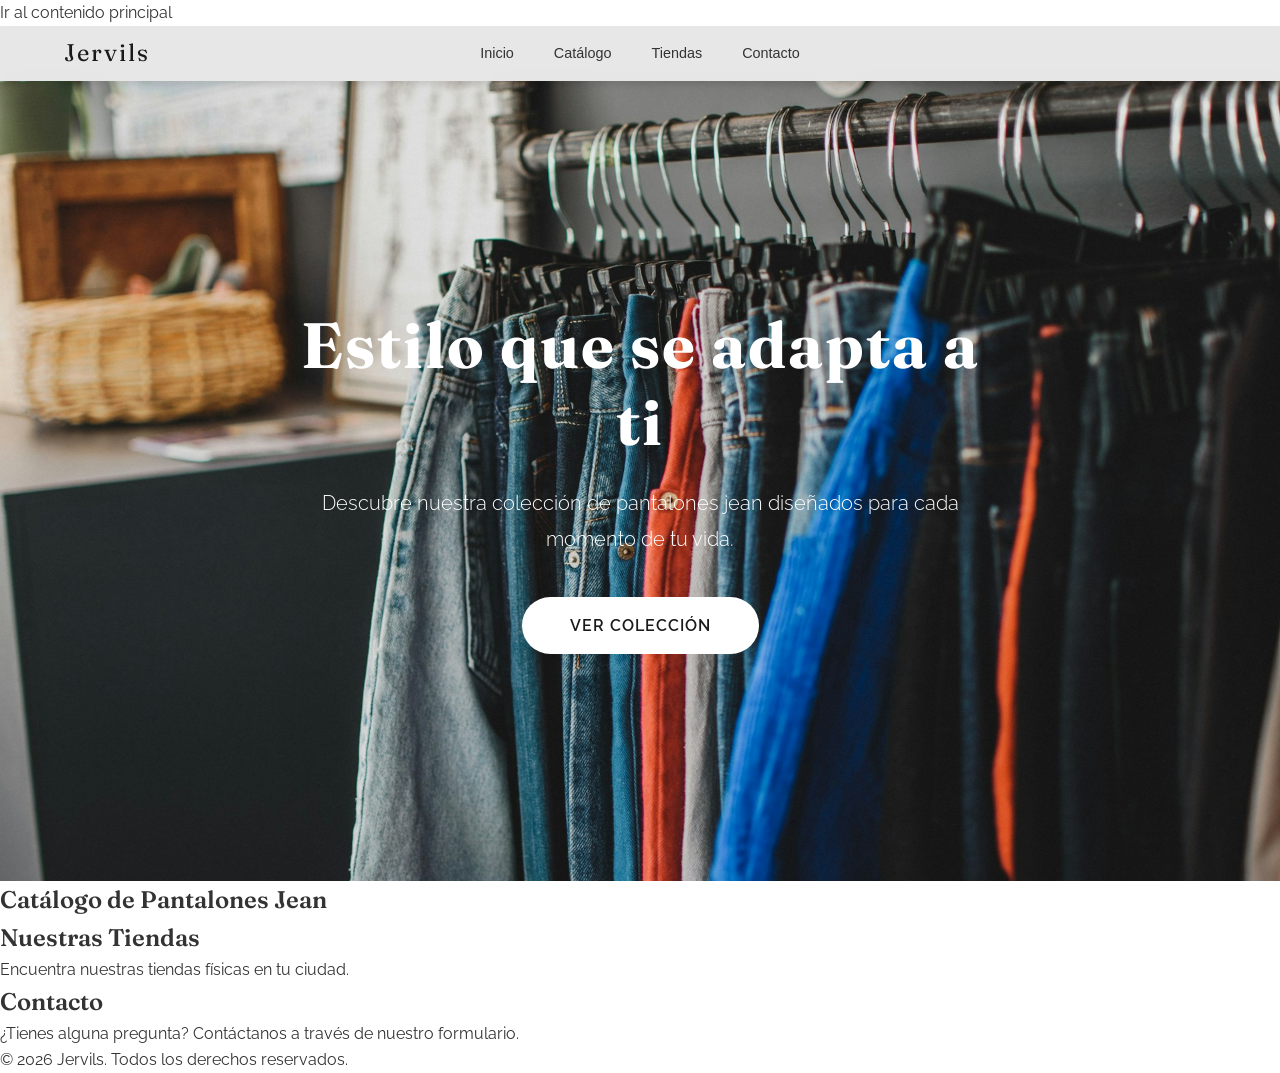
==== index.html @ 308d5c3b "feat: Creación y diseño del Hero Section principal" ====
<!DOCTYPE html>
<html lang="es">
<head>
    <meta charset="UTF-8">
    <meta name="viewport" content="width=device-width, initial-scale=1.0">
    <meta name="description" content="Jervils - Pantalones Jean de alta calidad">
    <title>Jervils - Pantalones Jean</title>

    <!-- Fuentes de Google Fonts -->    
    <link rel="preconnect" href="https://fonts.googleapis.com">
    <link rel="preconnect" href="https://fonts.gstatic.com" crossorigin>
   <link href="https://fonts.googleapis.com/css2?family=Fraunces:ital,opsz,wght@0,9..144,100..900;1,9..144,100..900&family=Raleway:ital,wght@0,100..900;1,100..900&display=swap" rel="stylesheet">

    <link rel="stylesheet" href="styles.css">
</head>
<body>
    <a href="#main" class="skip-link">Ir al contenido principal</a>
    
    <!-- Encabezado con navegación -->

    <header class="header" id="header">
        <nav class="nav container" aria-label="Navegación principal">
            <div class="nav__logo">
                <a href="#home">Jervils</a>
            </div>
            <div class="nav__menu" id="nav-menu"> 
                <ul class="nav__list">
                    <li class="nav__item">
                        <a href="#home" class="nav__link">Inicio</a>
                    </li>
                    <li class="nav__item">
                        <a href="catalogo.html" class="nav__link">Catálogo</a>
                    </li>
                    <li class="nav__item">
                        <a href="tiendas.html" class="nav__link">Tiendas</a>
                    </li>
                    <li class="nav__item">
                        <a href="contacto.html" class="nav__link">Contacto</a>
                    </li>
                </ul>
            </div>
        </nav>
    </header>

    <!-- Contenido principal -->

    <main id="main">

        <!-- Hero Section Principal -->
        <section class="hero" id="home"> <!-- class="hero" sirve para dar estilos a la sección principal y id="home" sirve para dar un identificador a la sección principal -->
            <img 
                src="images/hero-background.jpg" 
                alt="Jeans Jervils - Colección de alta calidad"
                class="hero__image"
                loading="eager"
            >
            <div class="hero__container container">
                <div class="hero__content">
                    <h1 class="hero__title">Estilo que se adapta a ti</h1>
                    <p class="hero__description">Descubre nuestra colección de pantalones jean diseñados para cada momento de tu vida.</p>
                    <a href="catalogo.html" class="hero__button">Ver colección</a>
                </div>
            </div>
        </section>


        <section id="catalogo" class="catalogo">
            <h2>Catálogo de Pantalones Jean</h2>
            <div class="product-list">
                <!-- Aquí se agregarán los productos dinámicamente -->
            </div>
        </section>

        <section id="tiendas" class="tiendas">
            <h2>Nuestras Tiendas</h2>
            <p>Encuentra nuestras tiendas físicas en tu ciudad.</p>
        </section>

        <section id="contacto" class="contacto">
            <h2>Contacto</h2>
            <p>¿Tienes alguna pregunta? Contáctanos a través de nuestro formulario.</p>
        </section>
    </main>
    <footer class="footer">
        <p>&copy; 2026 Jervils. Todos los derechos reservados.</p>
    </footer>
</body>
</html>
---- styles.css ----
:root {
    --primary-color: #1a1a1a; /* Color principal del sitio web */
    --secondary-color: #2c5f7d; /* Color secundario del sitio web */
    --accent-color: #d4a574; /* Color de acento para botones y elementos destacados */
    --text-color:   #333333; /* Color del texto del sitio web */

    /* Fuentes */
    --font-display: 'Fraunces', serif; 
    --font-body: 'Raleway', sans-serif;

    /* Tamaños de fuente */
    --h1-size: 4rem;
    --h2-size: 2rem;
    --h3-size: 1.25rem;
    --normal-size: 1rem;

    /* Radios de borde */
    --radius-sm: 4px;
    --radius-md: 8px;
    --radius-lg: 12px;
    --radius-full: 9999px;

    /* Transiciones */
    --transition-normal: 300ms ease; /* Transición suave */

    /* Sombras */
    --shadow: 0 4px 6px rgba(0, 0, 0, 0.1); /* Sombra de la barra de navegación */
}
* { /* Sirve para establecer estilos globales para todos los elementos del sitio web */
    box-sizing: border-box; /* Sirve para incluir el padding y el borde en el tamaño total de los elementos */
    margin: 0; /* Elimina el margen predeterminado de los elementos */
    padding: 0; /* Elimina el padding predeterminado de los elementos */
}
html { /* Sirve para establecer estilos para el elemento raíz del sitio web */
    scroll-behavior: smooth; /* Desplazamiento suave al hacer clic en los enlaces */
}

body { /* Sirve para establecer estilos para el cuerpo del sitio web */
    font-family: var(--font-body);
    font-size: var(--normal-size); 
    color: var(--text-color); /* Color del texto del sitio web */
    background-color: var(--bg-color); /* Establece un fondo claro para el sitio web */
    line-height: 1.6; /* Sirve para mejorar la legibilidad del texto al aumentar el espacio entre líneas */
}

h1, h2, h3 {
    font-family: "Fraunces", serif;
    font-optical-sizing: auto; /* Sirve para mejorar la legibilidad de los títulos al ajustar el tamaño de las fuentes de forma óptica */
    font-weight: 600; 
    font-style: normal; /* Evita que los títulos se muestren en cursiva */
    font-variation-settings: 
        "SOFT" 0, /* Sirve para establecer la suavidad de las fuentes variables */
        "WONK" 0; /* Sirve para establecer la irregularidad de las fuentes variables */ 
}

a { /* Establece estilos para los enlaces del sitio web */
    text-decoration: none; /* Elimina el subrayado de los enlaces */
    color: inherit; /* Sirve para heredar el color del texto del elemento padre */
}
ul {
    list-style: none; /* Elimina los puntos de las listas del .nav */
}
.container {
    max-width: 1200px; /* Establece un ancho máximo para el contenedor */
    margin: 0 auto; /* Centra el contenedor horizontalmente */
    padding: 0 1.5rem; /* Sirve para agregar un poco de espacio a los lados del contenedor */
}
.header {
    position: relative;
    top: 0;
    left: 0;
    width: 100%;
    background-color: rgba(225,225,225,0.8); /* Fondo del header semitransparente */
    backdrop-filter: blur(10px); /* Fondo borroso */
    box-shadow: var(--shadow);
    z-index: 100; /* Header por encima de otros elementos */
    transition: background-color var(--transition-normal), box-shadow var(--transition-normal); /* sirve para hacer una transición suave al cambiar el color de fondo y la sombra del header */
    height: 55px; /* Altura del header */
} 
.nav {
    height: 55px; /* Altura de la barra de navegación */
    display: grid; /* Sirve para establecer un diseño de cuadrícula para la barra de navegación */
    grid-template-columns: 1fr auto 1fr; /* Sirve para establecer las columnas de la barra de navegación */
    align-items: center; /* Sirve para alinear los elementos de la barra de navegación verticalmente */
}
.nav__logo a {
    font-family: var(--font-display);
    font-size: 1.5rem;
    font-weight: 400;
    color: var(--primary-color);
    letter-spacing: 2px;
    transition: color var(--transition-normal);
}
.nav__logo a:hover { /* Cambia el color del logo al pasar el mouse por encima */
    color: var(--secondary-color);
}
.nav__list {
    display: flex; /* flex sirve para centrar los elementos de la lista de navegación horizontalmente */
    gap: 2.5rem; /* Sirve para establecer un espacio entre los elementos de la lista de navegación */
    align-items: center; /* Sirve para alinear los elementos de la lista de navegación verticalmente */ 
    justify-content: center; /* Sirve para centrar los elementos de la lista de navegación horizontalmente */
}
.nav__link {
    font-family: Arial, Helvetica, sans-serif;
    font-size: 0.9rem;
    font-weight: 400;
    color: var(--text-color);
    text-transform: none; /* Evita que los enlaces de navegación se transformen a mayúsculas o minúsculas */
    letter-spacing: 0; /* Elimina el espacio entre letras de los enlaces de navegación */
    transition: color var(--transition-normal); /* Sirve para hacer una transición suave al cambiar el color de los enlaces de navegación */
    position: relative; /* Sirve para posicionar los enlaces de navegación de forma relativa, lo que permite que el efecto de subrayado se posicione correctamente */
}
.nav__link::after { /* Sirve para agregar un efecto de subrayado a los enlaces de navegación */
    content: ''; /* Agregar un contenido vacío después de cada enlace de navegación para que se muestre el efecto de subrayado */
    position: absolute; /* Posiciona el efecto de subrayado debajo de cada enlace de navegación */
    bottom: -5px;
    left: 0; 
    width: 0;
    height: 2px; 
    background-color: var(--secondary-color);
    transition: width var(--transition-normal);
}
.nav__link:hover { /* Cambia el color de los enlaces de navegación al pasar el mouse por encima */
    color: var(--secondary-color);
}
.nav__link:hover::after {
    width: 100%; /* Expande el efecto de subrayado al 100% del ancho del enlace de navegación */
}

/* Hero */

.hero{
    position: relative;
    min-height: 800px;
    display: flex;
    align-items: center;
    justify-content: center;
    overflow: hidden;
}

.hero__image {
    position: absolute;
    top: 0;
    left: 0;
    width: 100%;
    height: 100%;
    object-fit: cover; /* Sirve para cubrir toda el área del hero sin distorsionar la imagen */
}

.hero__container {
    position: relative;
    z-index: 2; /* Sirve para colocar el contenido del hero por encima de la imagen de fondo */
}

.hero__content { /* Sirve para establecer estilos para el contenido del hero */
    text-align: center;
    color: white;
    max-width: 700px;
    margin: auto;
}
.hero__title {
    font-family: var(--font-display);
    font-size: var(--h1-size);
    font-weight: 700;
    margin-bottom: 1.5rem;
    line-height: 1.2;
    letter-spacing: 2px;
    animation: fadeInUp 0.8s ease; /* Sirve para agregar una animación de desvanecimiento y movimiento hacia arriba al título del hero */   
}
.hero__description {
    font-size: 1.25rem;
    margin-bottom: 2.5rem;
    line-height: 1.8;
    font-weight: 300;
    animation: fadeInUp 0.8s ease 0.2s both; /* Sirve para agregar una animación de desvanecimiento y movimiento hacia arriba al texto descriptivo del hero con un retraso de 0.2 segundos */
}

.hero__button {
    display: inline-block;
    padding: 1rem 3rem;
    background-color: white;
    color: var(--primary-color);
    border-radius: var(--radius-full);
    font-weight: 600;
    text-transform: uppercase; /* Sirve para transformar el texto del botón del hero a mayúsculas */
    letter-spacing: 1px;
    transition: background-color var(--transition-normal), color var(--transition-normal), transform var(--transition-normal), box-shadow var(--transition-normal);
    animation: fadeInUp 0.8s ease 0.4s both; /* Sirve para agregar una animación de desvanecimiento y movimiento hacia arriba al botón del hero con un retraso de 0.4 segundos */
}
.hero__button:hover {
    background-color: var(--accent-color);
    color: white;
    transform: translateY(-3px); /* Sirve para mover el botón del hero hacia arriba al pasar el mouse por encima */
    box-shadow: var(--shadow-lg)
}

/* Animaciones */

@keyframes fadeInUp {
    from {
        opacity: 0;
        transform: translateY(30px);
    }
    to {
        opacity: 1;
        transform: translateY(0);
    }
}
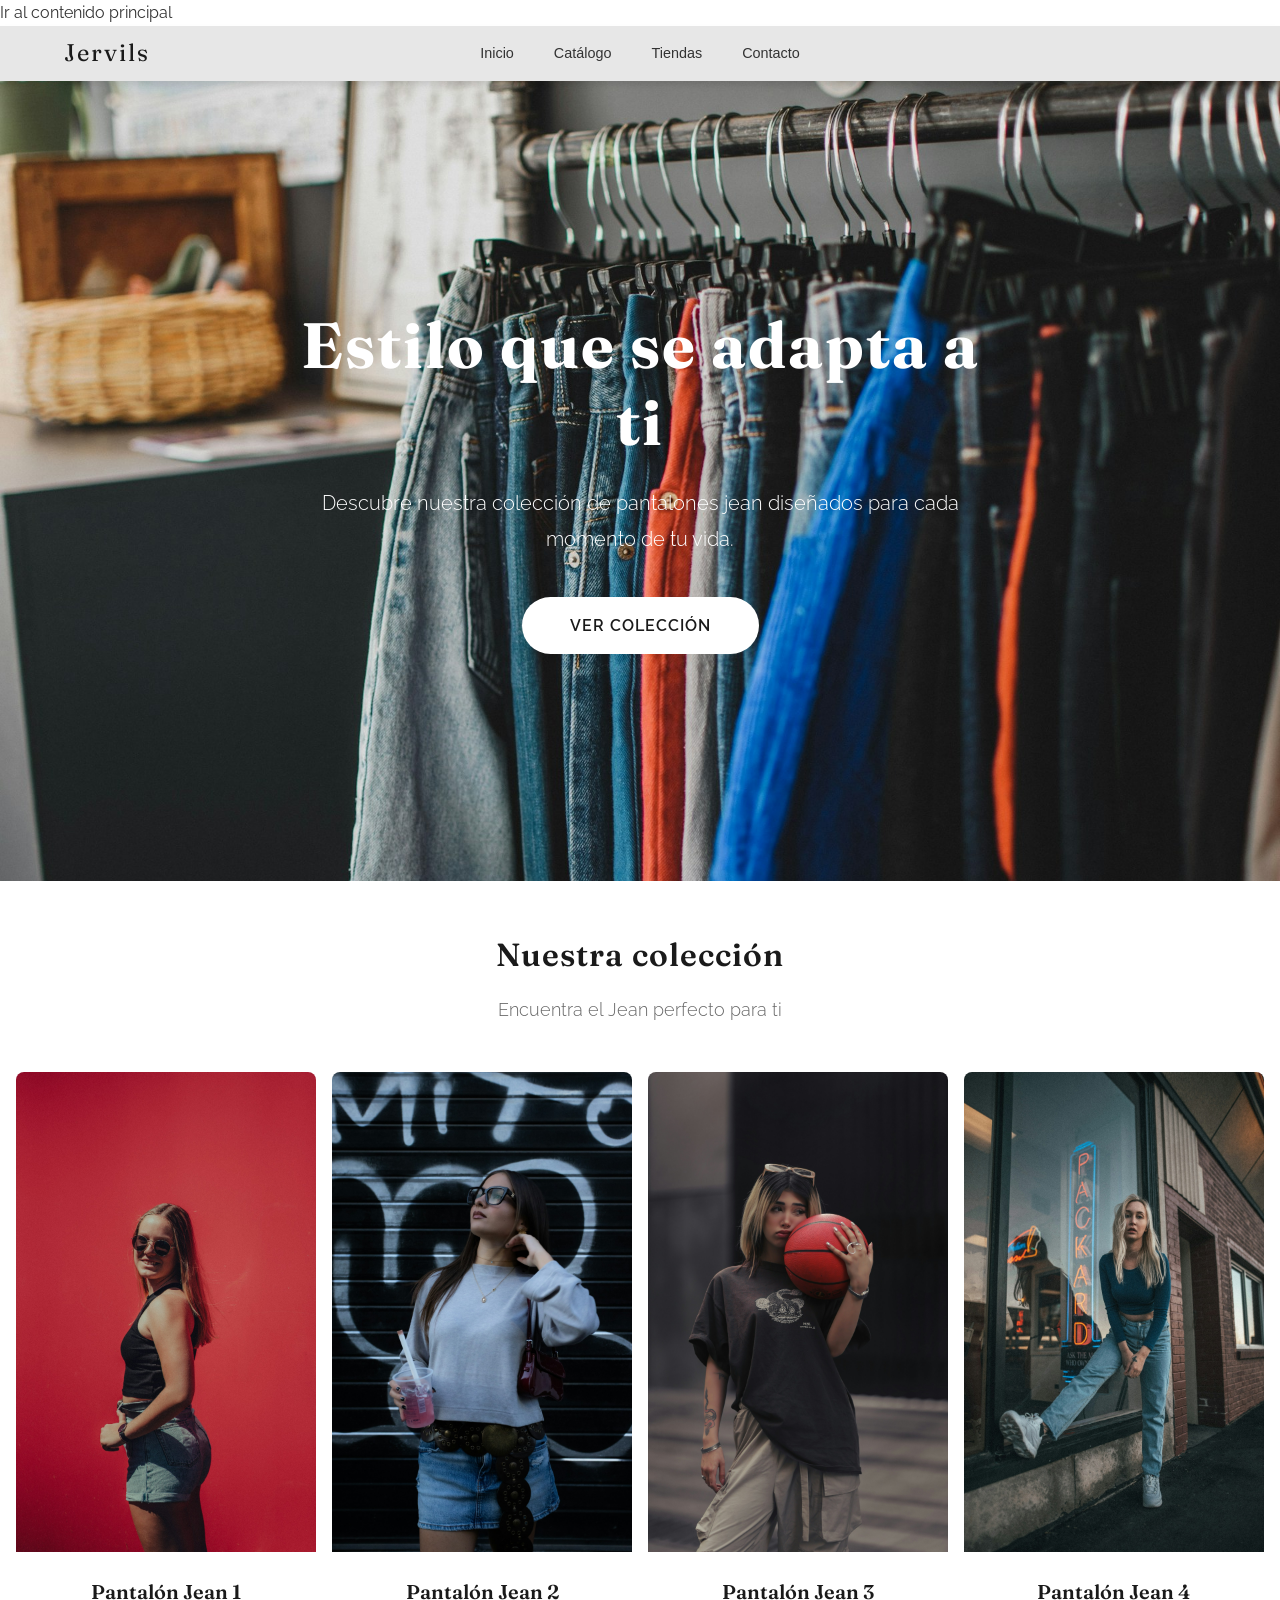
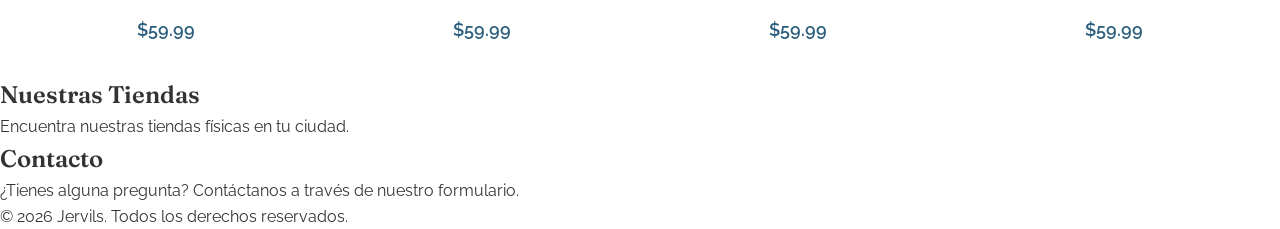
==== commit 0d703c98: "feat: Creación y diseño de la sección catalogo de la pagina principal" ====
--- a/index.html
+++ b/index.html
@@ -63,11 +63,58 @@
             </div>
         </section>
 
+        <!-- Sección de Catálogo -->
+        <section id="catalogo" class="catalogo">
+            <div class="container">
+                <div class="section_header" >   
+                    <h2 class="section_title">Nuestra colección</h2> <!-- class="catalogo" y class="container" estaran dentro de la clase "container" -->
+                    <p class="section_subtitle">Encuentra el Jean perfecto para ti</p>
+                </div>
+                
+                <div class="catalogo__grid">
+                    <!-- Aquí se agregarán los productos dinámicamente -->
+                     <article class="product__card">
+                        <div class="product__image">
+                            <img src="images/modelo_1.jpg" alt="Producto 1" class="product__image">
+                        </div>
+                        <div class="product__info">
+                            <h3 class="product__name">Pantalón Jean 1</h3>
+                            <p class="product__price"><data value="59.99">$59.99</data></p> <!-- es mejor usar data ya que servira para usar js -->  
+                        </div>
+                    </article> 
 
-        <section id="catalogo" class="catalogo">
-            <h2>Catálogo de Pantalones Jean</h2>
-            <div class="product-list">
-                <!-- Aquí se agregarán los productos dinámicamente -->
+                    <article class="product__card">
+                        <div class="product__image">
+                            <img src="images/modelo_2.jpg" alt="Producto 2" class="product__image">
+                        </div>
+                        <div class="product__info">
+                            <h3 class="product__name">Pantalón Jean 2</h3>
+                            <p class="product__price"><data value="59.99">$59.99</data></p>
+                        </div>
+                    </article>
+
+                    <article class="product__card">
+                        <div class="product__image">
+                            <img src="images/modelo_3.jpg" alt="Producto 3" class="product__image">
+                        </div>
+                        <div class="product__info">
+                            <h3 class="product__name">Pantalón Jean 3</h3>
+                            <p class="product__price"><data value="59.99">$59.99</data></p>
+                        </div>
+                    </article>
+
+                    <article class="product__card">
+                        <div class="product__image">
+                            <img src="images/modelo_4.jpg" alt="Producto 4" class="product__image">
+                        </div>
+                        <div class="product__info">
+                            <h3 class="product__name">Pantalón Jean 4</h3>
+                            <p class="product__price"><data value="59.99">$59.99</data></p>
+                        </div>
+                    </article>
+                </div>
+
+
             </div>
         </section>
 
--- a/styles.css
+++ b/styles.css
@@ -3,6 +3,7 @@
     --secondary-color: #2c5f7d; /* Color secundario del sitio web */
     --accent-color: #d4a574; /* Color de acento para botones y elementos destacados */
     --text-color:   #333333; /* Color del texto del sitio web */
+    --text-light: #666666; /* Color del texto secundario del sitio web */
 
     /* Fuentes */
     --font-display: 'Fraunces', serif; 
@@ -65,6 +66,26 @@
     margin: 0 auto; /* Centra el contenedor horizontalmente */
     padding: 0 1.5rem; /* Sirve para agregar un poco de espacio a los lados del contenedor */
 }
+.section_header {
+    text-align: center;
+    margin-bottom: 3rem; /* Sirve para agregar un espacio debajo del encabezado de la sección */
+}
+.section_title {
+    font-family: var(--font-display);
+    font-size: var(--h2-size);
+    font-weight: 600;
+    color: var(--primary-color);
+    margin-bottom: 1rem;
+    letter-spacing: 1px;
+}
+.section_subtitle {
+    font-size: 1.1rem;
+    color: var(--text-light);
+    font-weight: 300;
+}
+
+/* Header */
+
 .header {
     position: relative;
     top: 0;
@@ -194,6 +215,76 @@
     box-shadow: var(--shadow-lg)
 }
 
+/* catalogo */ 
+
+.catalogo {
+    padding-top: 3rem;
+    background-color: var(--bg-light);
+}
+.catalogo .container {
+    max-width: 100%; /* Establece un ancho máximo para el contenedor del catálogo */
+    padding: 0 1rem 1rem; /* Sirve para agregar un poco de espacio a los lados y debajo del contenedor del catálogo */
+}
+.catalogo__grid {
+    display: grid; /* Sirve para establecer un diseño de cuadrícula para los productos del catálogo */
+    grid-template-columns: repeat(4,1fr); /* Numero de columnas: 4, espacio entre columnas: 1rem */
+    gap: 1rem; /* Sirve para establecer un espacio entre los productos del catálogo */
+    margin: 0 auto; /* Sirve para centrar los productos del catálogo horizontalmente */
+}
+.product__card {
+    background-color: white;
+    overflow: hidden; /* Sirve para ocultar cualquier contenido que se desborde del contenedor de la tarjeta del producto */
+    border-radius: var(--radius-md);
+    transition: transform var(--transition-normal), box-shadow var(--transition-normal); /* Sirve para hacer una transición suave al transformar y agregar sombra a la tarjeta del producto */
+    cursor: pointer; /* Cambia el cursor a un puntero al pasar el mouse por encima de la tarjeta del producto */    
+} 
+.product__card--animate { /* Sirve para animar la tarjeta del producto */
+    opacity: 0;
+    transform: translateY(30px);
+    transition: opacity 0.6 ease, transform 0.6s ease;
+}
+.product__card--visible { /* Sirve para hacer que la tarjeta del producto se muestre cuando se anima */
+    opacity: 1;
+    transform: translateY(0);
+}   
+.product__card:hover {
+    transform: translateY(-10px);
+    box-shadow: var(--shadow-lg);
+}
+.product__image {
+    width: 100%;
+    height: auto;
+    min-height: 480px;
+    overflow: hidden; /* Sirve para ocultar cualquier contenido que se desborde del contenedor de la imagen del producto */
+    position: relative;
+    background-color: var(--bg-light); 
+}
+.product__image img { /* sirve para establecer estilos para la imagen del producto */
+    width: 100%;
+    height: 100%;
+    object-fit: cover; /* Sirve para cubrir toda el área de la imagen del producto sin distorsionar la imagen */
+    transition: transform var(--transition-normal); /* Sirve para hacer una transición suave al transformar la imagen del producto */
+}
+.product__card:hover .product__image img { /* Sirve para hacer una transición suave al transformar la imagen del producto al pasar el mouse por encima de la tarjeta del producto */
+    transform: scale(1.1);
+}
+.product__info{
+    padding: 1rem;
+    text-align: center;
+    background-color: white;
+}
+.product__name {
+    font-family: var(--font-display);
+    font-size: var(--h3-size);
+    font-weight: 600;   
+    margin-bottom: 0.5rem;
+    color: var(--primary-color);
+}
+.product__price {
+    font-size: 1.1rem;
+    font-weight: 600;
+    color: var(--secondary-color);
+}
 /* Animaciones */
 
 @keyframes fadeInUp {
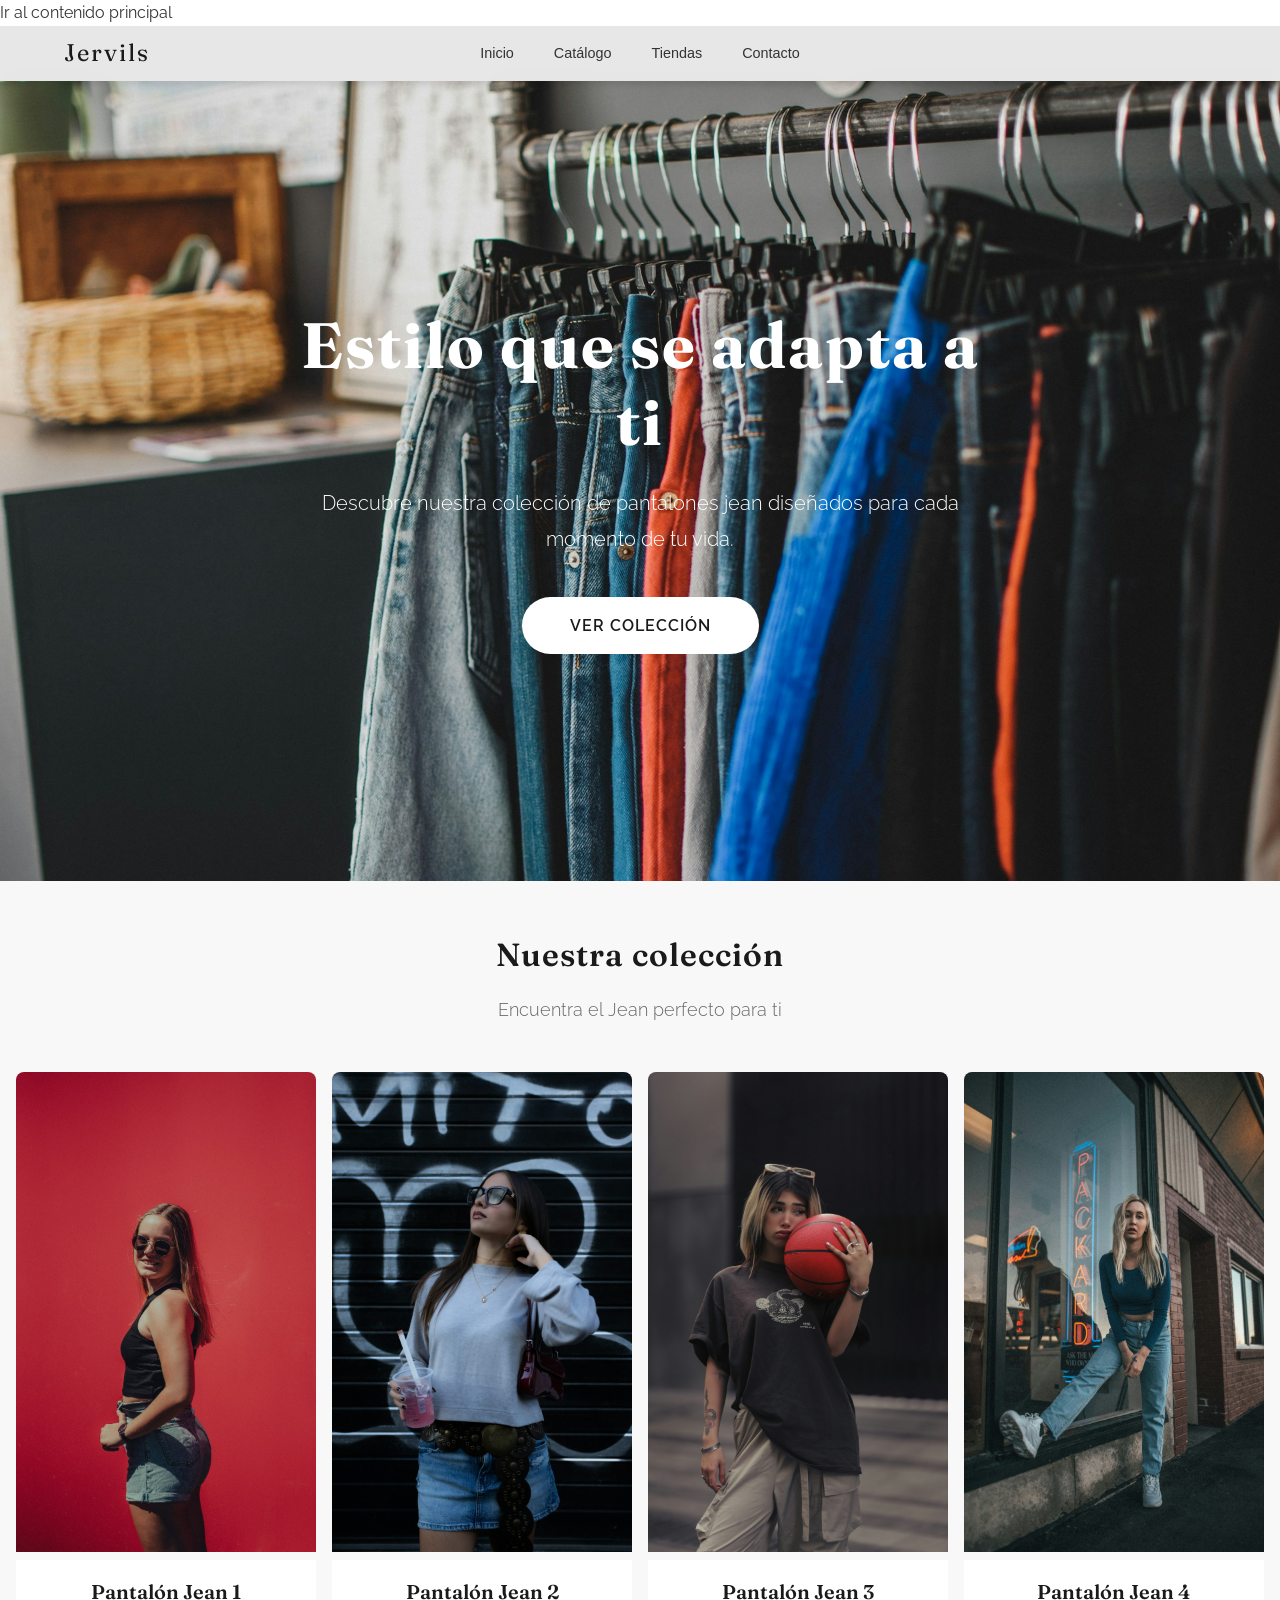
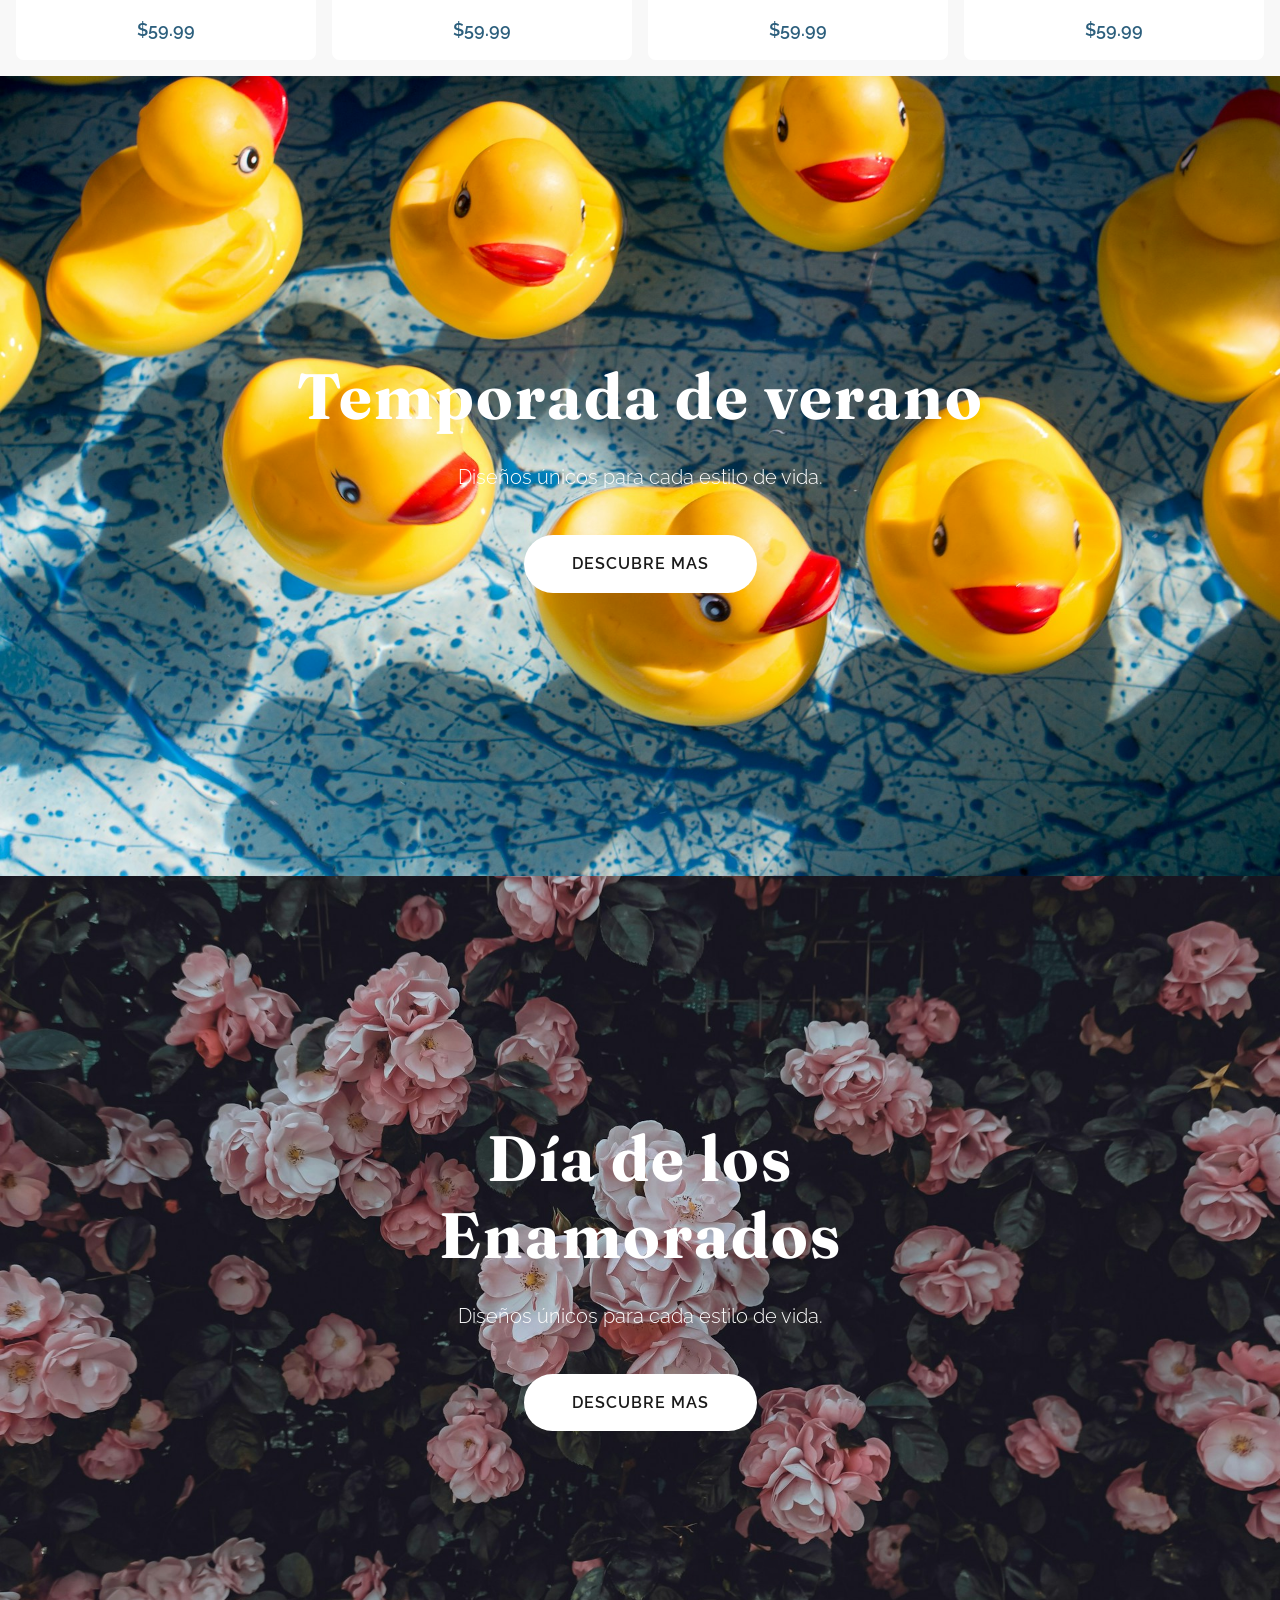
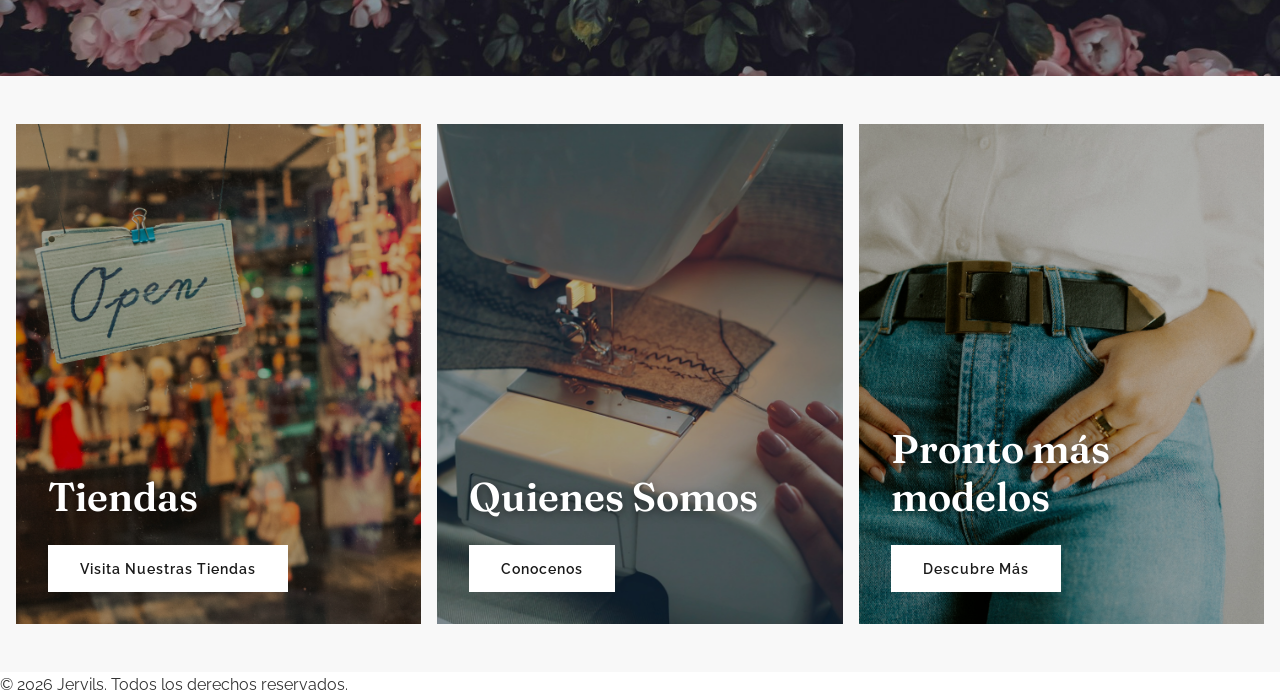
==== commit 4d382a31: "feat: Creación y diseño del dos heros y la sección de 3 columnas" ====
--- a/index.html
+++ b/index.html
@@ -118,15 +118,78 @@
             </div>
         </section>
 
-        <section id="tiendas" class="tiendas">
-            <h2>Nuestras Tiendas</h2>
-            <p>Encuentra nuestras tiendas físicas en tu ciudad.</p>
+        <!-- Sección Heros -->
+
+        <!-- Primer Hero -->
+        <section class= "hero hero-2" id="hero-2">
+            <img 
+                src="images/summer_sale-background.jpg" 
+                alt="Promoción de estación - Jeans Jervils"
+                class="hero__image"
+                loading="lazy"
+            >
+            <div class="hero__container container">
+                <div class="hero__content">
+                    <h1 class="hero__title">Temporada de verano</h1>
+                    <p class="hero__description">Diseños únicos para cada estilo de vida.</p>
+                    <a href="catalogo.html" class="hero__button">Descubre mas</a>
+                </div>
+            </div>
+        </section>  
+
+        <!-- Segundo Hero -->
+        <section class= "hero hero-3" id="hero-3">
+            <img 
+                src="images/valentines_day-background.jpg" 
+                alt="Promoción de Dia Festivo - Jeans Jervils"
+                class="hero__image"
+                loading="lazy"
+            >
+            <div class="hero__container container">
+                <div class="hero__content">
+                    <h1 class="hero__title">Día de los Enamorados</h1>
+                    <p class="hero__description">Diseños únicos para cada estilo de vida.</p>
+                    <a href="catalogo.html" class="hero__button">Descubre mas</a>
+                </div>
+            </div>
+        </section>  
+
+         <!-- Sección de 3 columnas -->
+        <section class="hero-columns" id="hero-columns">
+            <div class="hero-columns__container">
+
+                    <!-- Columna 1: Tiendas -->
+                    <div class="hero-columns__item">
+                        <img src="images/tiendas.jpg" alt="Nuestras Tiendas Jervils" class="hero-columns__bg">
+                        <div class="hero-columns__overlay"></div>
+                        <div class="hero-columns__content">
+                            <h2 class="hero-columns__title">Tiendas</h2>
+                            <a href="stores.html" class="hero-columns__button">Visita nuestras tiendas</a>
+                        </div>
+                    </div>
+
+                    <!-- Columna 2: Quienes Somos -->
+                    <div class="hero-columns__item">
+                        <img src="images/quienes_somos.jpg" alt="Quienes Somos Jervils" class="hero-columns__bg">
+                        <div class="hero-columns__overlay"></div>
+                        <div class="hero-columns__content">
+                            <h2 class="hero-columns__title">Quienes Somos</h2>
+                            <a href="about.html" class="hero-columns__button">Conocenos</a>
+                        </div>
+                    </div>
+
+                    <!-- Columna 3: Pronto más modelos -->
+                    <div class="hero-columns__item">
+                        <img src="images/pronto_modelos.jpg" alt=" Pronto más modelos Jervils" class="hero-columns__bg">
+                        <div class="hero-columns__overlay"></div>
+                        <div class="hero-columns__content">
+                            <h2 class="hero-columns__title">Pronto más modelos</h2  >
+                            <a href="catalogo.html" class="hero-columns__button">Descubre más</a>
+                        </div>
+                    </div>
+            </div>
         </section>
 
-        <section id="contacto" class="contacto">
-            <h2>Contacto</h2>
-            <p>¿Tienes alguna pregunta? Contáctanos a través de nuestro formulario.</p>
-        </section>
     </main>
     <footer class="footer">
         <p>&copy; 2026 Jervils. Todos los derechos reservados.</p>
--- a/styles.css
+++ b/styles.css
@@ -4,6 +4,7 @@
     --accent-color: #d4a574; /* Color de acento para botones y elementos destacados */
     --text-color:   #333333; /* Color del texto del sitio web */
     --text-light: #666666; /* Color del texto secundario del sitio web */
+    --bg-light: #f8f8f8; /* Color de fondo claro para secciones del sitio web */
 
     /* Fuentes */
     --font-display: 'Fraunces', serif; 
@@ -285,6 +286,86 @@
     font-weight: 600;
     color: var(--secondary-color);
 }
+
+/* Hero columnas */
+.hero-columns {
+    padding: 3rem 0;
+    background-color: var(--bg-light);
+}
+.hero-columns__container {
+    display: grid; /* Sirve para establecer un diseño de cuadrícula para las columnas del hero */
+    grid-template-columns: repeat(3,1fr); /* Numero de columnas: 3, espacio entre columnas: 1rem */
+    gap: 1rem; /* Sirve para establecer un espacio entre las columnas del hero */
+    max-width: 100%;
+    padding: 0 1rem; /* Sirve para agregar un poco de espacio a los lados del contenedor de las columnas del hero */
+    margin: auto; /* Sirve para centrar el contenedor de las columnas del hero horizontalmente */
+}
+.hero-columns__item { /* Sirve para establecer estilos para cada columna del hero */
+    position: relative; /* Sirve para posicionar el contenido de cada columna del hero de forma relativa, lo que permite que el efecto de superposición se posicione correctamente */
+    height: 500px;  
+    overflow: hidden; /* Sirve para ocultar cualquier contenido que se desborde del contenedor de cada columna del hero */
+    cursor: pointer; /* Cambia el cursor a un puntero al pasar el mouse por encima de cada columna del hero */
+    transition: transform var(--transition-normal), box-shadow var(--transition-normal);
+}
+.hero-columns__item:hover {
+    transform: translateY(-10px);
+    box-shadow: var(--shadow-lg);
+}
+.hero-columns__bg { /* Sirve para establecer estilos para la imagen de fondo de cada columna del hero, acomodar */
+    width: 100%;
+    height: 100%;
+    object-fit: cover;
+    transition: transform 0.5 ease
+}
+.hero-columns__item:hover .hero-columns__bg { /* Sirve para hacer una transición suave al transformar la imagen de fondo de cada columna del hero al pasar el mouse por encima de cada columna del hero */
+    transform: scale(1.05);
+}
+.hero-columns__overlay { /* Sirve para establecer estilos para la superposición de cada columna del hero */
+    position: absolute;
+    top: 0;
+    left: 0;
+    right: 0;
+    bottom: 0;
+    background-color: rgba(0, 0, 0, 0.3); /* Superposición semitransparente para mejorar la legibilidad del texto */
+    transition: background-color var(--transition-normal); /* Sirve para hacer una transición suave al cambiar el color de fondo de la superposición de cada columna del hero */
+}
+.hero-columns__item:hover .hero-columns__overlay { 
+    background-color: rgba(0, 0, 0, 0.5);
+}
+.hero-columns__content { /* Sirve para establecer estilos para el contenido de cada columna del hero */
+    position: absolute;
+    bottom: 2rem;
+    left: 2rem;
+    right: 2rem;
+    z-index: 2; /* Sirve para colocar el contenido de cada columna del hero por encima de la imagen de fondo y la superposición */
+    text-align: left;
+}
+.hero-columns__title {
+    font-family: var(--font-display);
+    font-size: 2.5rem;
+    font-weight: 600;
+    color: white;
+    margin-bottom: 1.5rem;
+    line-height: 1.2;
+    text-shadow: 0 2px 10px rgba(0, 0, 0, 0.5); /* Sombra para mejorar la legibilidad del título de cada columna del hero */
+}
+.hero-columns__button {
+    display: inline-block;
+    padding: 0.75rem 2rem;
+    background-color: white;
+    color: var(--primary-color);
+    border: none;
+    border-radius: 0;
+    font-weight: 600;
+    font-size: 0.9rem;
+    text-transform: capitalize; /* Sirve para transformar el texto del botón de cada columna del hero a mayúscula solo la primera letra de cada palabra */
+    letter-spacing: 1px;
+    transition: background-color var(--transition-normal), color var(--transition-normal);
+}
+.hero-columns__button:hover {
+    background-color: var(--accent-color);
+    color: white;
+}   
 /* Animaciones */
 
 @keyframes fadeInUp {
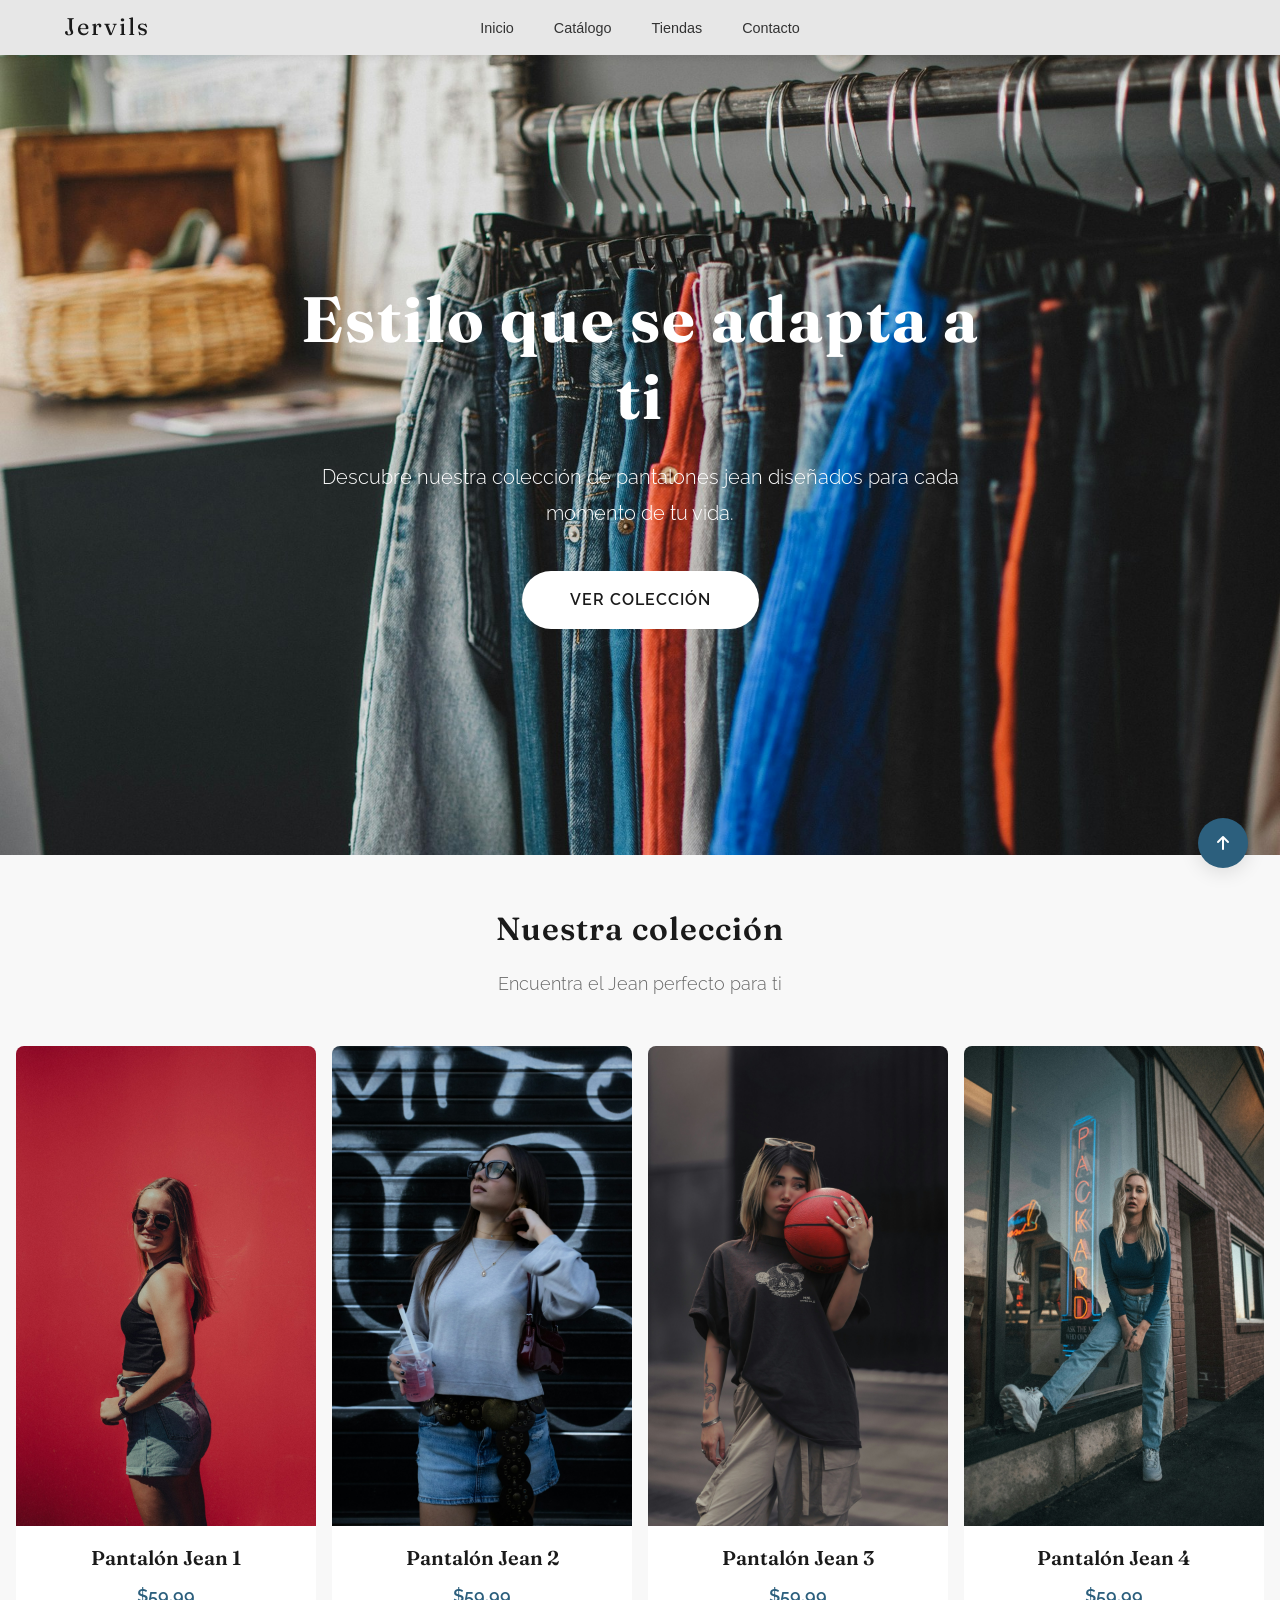
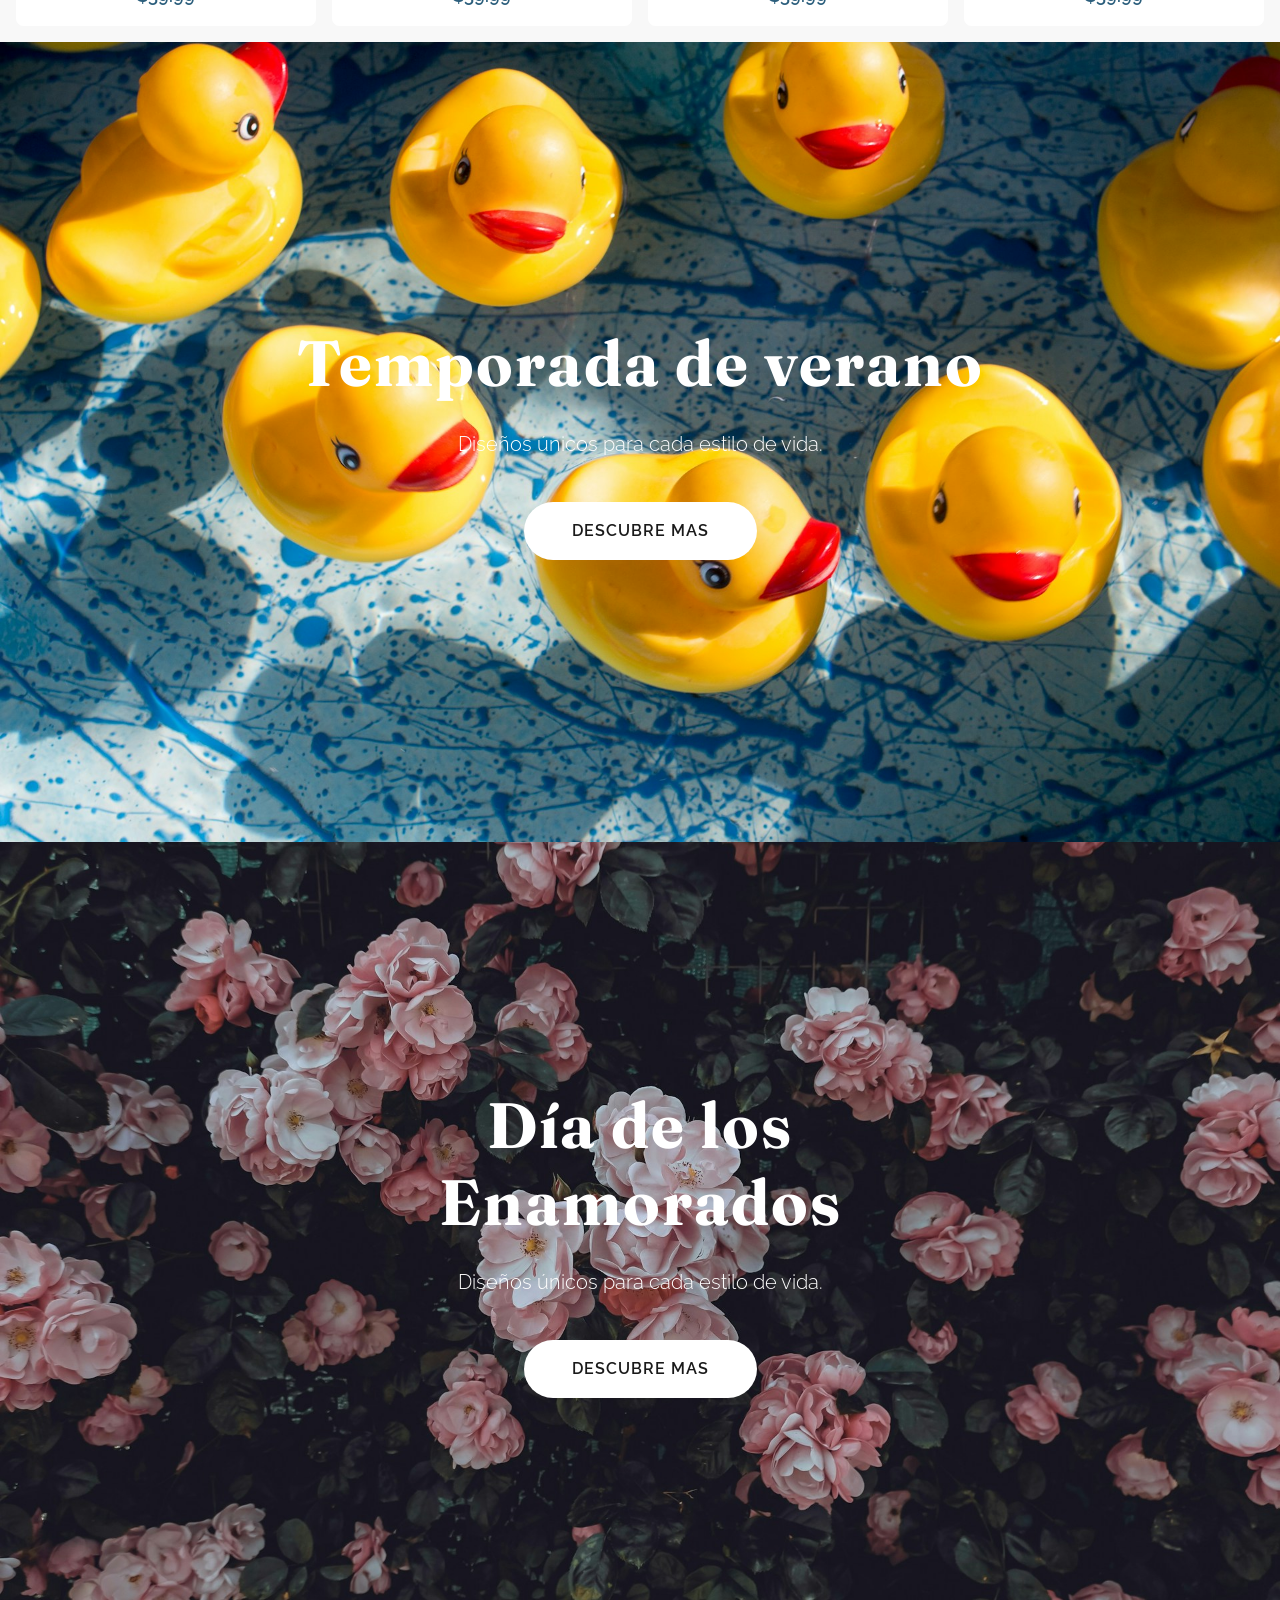
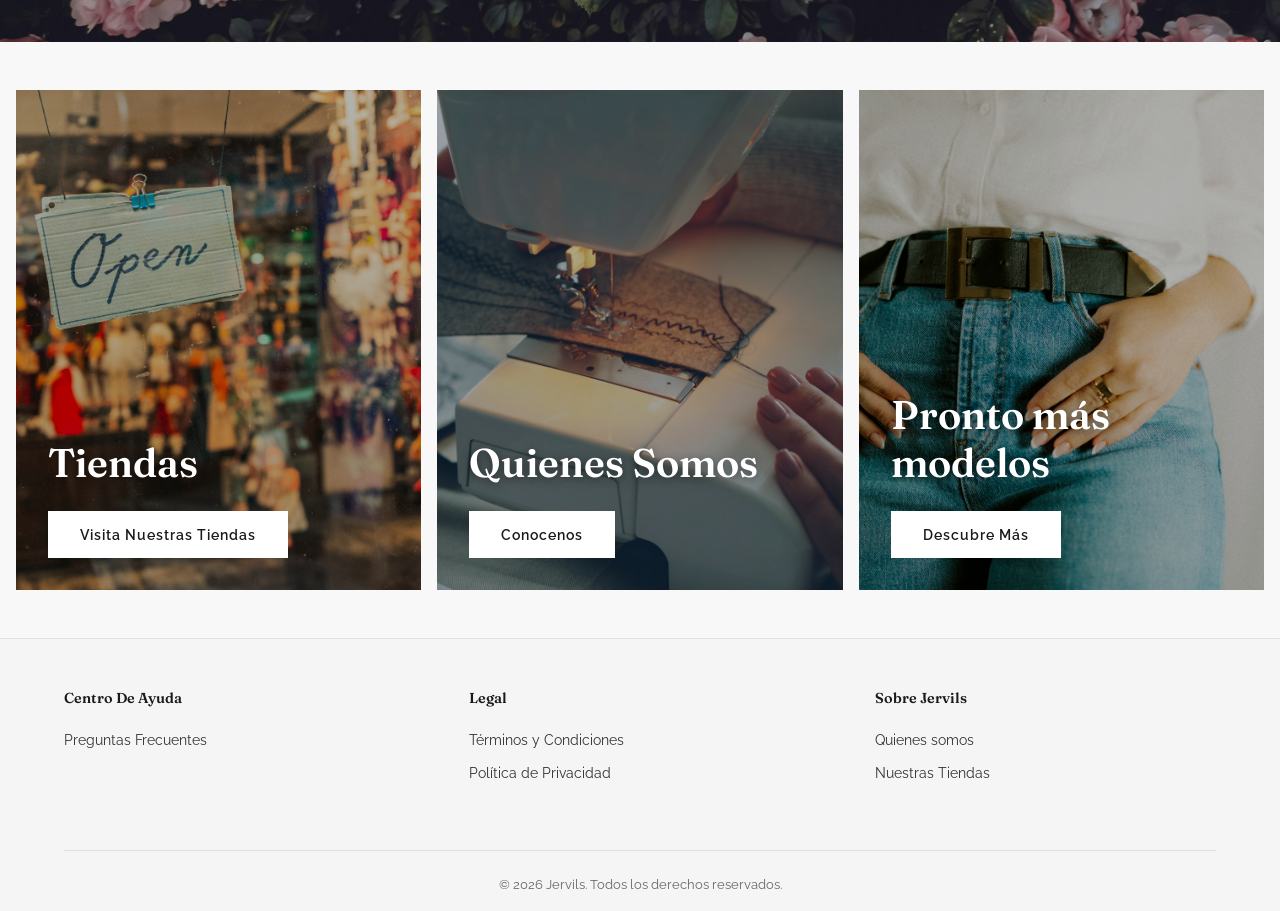
==== commit c3e9eb55: "Creación y diseño del footer y del boton scroll" ====
--- a/index.html
+++ b/index.html
@@ -9,8 +9,12 @@
     <!-- Fuentes de Google Fonts -->    
     <link rel="preconnect" href="https://fonts.googleapis.com">
     <link rel="preconnect" href="https://fonts.gstatic.com" crossorigin>
-   <link href="https://fonts.googleapis.com/css2?family=Fraunces:ital,opsz,wght@0,9..144,100..900;1,9..144,100..900&family=Raleway:ital,wght@0,100..900;1,100..900&display=swap" rel="stylesheet">
-
+    <link href="https://fonts.googleapis.com/css2?family=Fraunces:ital,opsz,wght@0,9..144,100..900;1,9..144,100..900&family=Raleway:ital,wght@0,100..900;1,100..900&display=swap" rel="stylesheet">
+
+    <!-- font-awesome para iconos -->
+    <link rel="stylesheet" href="https://cdnjs.cloudflare.com/ajax/libs/font-awesome/6.4.0/css/all.min.css">
+    
+    <!-- Encabezado con navegación -->
     <link rel="stylesheet" href="styles.css">
 </head>
 <body>
@@ -46,7 +50,7 @@
 
     <main id="main">
 
-        <!-- Hero Section Principal -->
+        <!-- Hero Principal -->
         <section class="hero" id="home"> <!-- class="hero" sirve para dar estilos a la sección principal y id="home" sirve para dar un identificador a la sección principal -->
             <img 
                 src="images/hero-background.jpg" 
@@ -130,7 +134,7 @@
             >
             <div class="hero__container container">
                 <div class="hero__content">
-                    <h1 class="hero__title">Temporada de verano</h1>
+                    <h2 class="hero__title">Temporada de verano</h2>
                     <p class="hero__description">Diseños únicos para cada estilo de vida.</p>
                     <a href="catalogo.html" class="hero__button">Descubre mas</a>
                 </div>
@@ -147,7 +151,7 @@
             >
             <div class="hero__container container">
                 <div class="hero__content">
-                    <h1 class="hero__title">Día de los Enamorados</h1>
+                    <h2 class="hero__title">Día de los Enamorados</h2>
                     <p class="hero__description">Diseños únicos para cada estilo de vida.</p>
                     <a href="catalogo.html" class="hero__button">Descubre mas</a>
                 </div>
@@ -189,10 +193,53 @@
                     </div>
             </div>
         </section>
-
     </main>
+
+    <!-- FOOTER - Pie de página -->
     <footer class="footer">
-        <p>&copy; 2026 Jervils. Todos los derechos reservados.</p>
+        <div class="container">
+           <div class="footer__content">
+
+                <!-- Columna 1 - Centro de Ayuda -->
+                <nav class="footer__section">
+                    <h2 class="footer__title">Centro de ayuda</h2>
+                    <ul class="footer__link">
+                        <li><a href="tiendas.html">Preguntas Frecuentes</a></li>
+                    </ul>
+                </nav>
+
+                <!-- Columna 2 - Legal -->
+                <nav class="footer__section">
+                    <h2 class="footer__title">Legal</h2>
+                    <ul class="footer__link">
+                        <li><a href="#">Términos y Condiciones</a></li>
+                        <li><a href="#">Política de Privacidad</a></li>
+                    </ul>
+                </nav>
+
+                <!-- Columna 3 - Redes Sociales -->
+                <nav class="footer__section">
+                    <h2 class="footer__title">Sobre Jervils </h2>
+                    <ul class="footer__link">
+                        <li><a href="about.html">Quienes somos</a></li>
+                        <li><a href="Tiendas.html">Nuestras Tiendas</a></li>
+                    </ul>
+                </nav>
+           </div>
+
+           <!-- FOOTER BOTTOM -->
+            <div class="footer__bottom">
+                &copy; <time datetime="2026">2026</time> Jervils. Todos los derechos reservados.
+            </div>
+        </div>
     </footer>
+
+    <!-- Scroll to top button -->
+    <a href="#home" class="scroll-top" id="scroll-top" aria-label="Volver al inicio">
+        <i class="fas fa-arrow-up"></i>
+    </a>
+
+    <!-- JavaScript -->
+    <script src="script.js" defer></script>
 </body>
 </html>
--- a/styles.css
+++ b/styles.css
@@ -1,10 +1,14 @@
+/* Variables CSS */
 :root {
     --primary-color: #1a1a1a; /* Color principal del sitio web */
     --secondary-color: #2c5f7d; /* Color secundario del sitio web */
     --accent-color: #d4a574; /* Color de acento para botones y elementos destacados */
     --text-color:   #333333; /* Color del texto del sitio web */
     --text-light: #666666; /* Color del texto secundario del sitio web */
+    --bg-color: #ffffff; /* Color de fondo del sitio web */
     --bg-light: #f8f8f8; /* Color de fondo claro para secciones del sitio web */
+    --border-color: #e0e0e0; /* Color de borde para elementos del sitio web */
+
 
     /* Fuentes */
     --font-display: 'Fraunces', serif; 
@@ -22,12 +26,16 @@
     --radius-lg: 12px;
     --radius-full: 9999px;
 
+    /* Sombras */
+    --shadow-sm: 0 2px 8px rgba(0, 0, 0, 0.1);
+    --shadow-md: 0 4px 20px rgba(0, 0, 0, 0.12);
+    --shadow-lg: 0 8px 40px rgba(0, 0, 0, 0.15);
+
     /* Transiciones */
     --transition-normal: 300ms ease; /* Transición suave */
 
-    /* Sombras */
-    --shadow: 0 4px 6px rgba(0, 0, 0, 0.1); /* Sombra de la barra de navegación */
-}
+}
+
 * { /* Sirve para establecer estilos globales para todos los elementos del sitio web */
     box-sizing: border-box; /* Sirve para incluir el padding y el borde en el tamaño total de los elementos */
     margin: 0; /* Elimina el margen predeterminado de los elementos */
@@ -45,11 +53,9 @@
     line-height: 1.6; /* Sirve para mejorar la legibilidad del texto al aumentar el espacio entre líneas */
 }
 
-h1, h2, h3 {
+h1, h2, h3, h4, h5, h6 {
     font-family: "Fraunces", serif;
-    font-optical-sizing: auto; /* Sirve para mejorar la legibilidad de los títulos al ajustar el tamaño de las fuentes de forma óptica */
-    font-weight: 600; 
-    font-style: normal; /* Evita que los títulos se muestren en cursiva */
+    font-weight: 600;
     font-variation-settings: 
         "SOFT" 0, /* Sirve para establecer la suavidad de las fuentes variables */
         "WONK" 0; /* Sirve para establecer la irregularidad de las fuentes variables */ 
@@ -58,6 +64,11 @@
 a { /* Establece estilos para los enlaces del sitio web */
     text-decoration: none; /* Elimina el subrayado de los enlaces */
     color: inherit; /* Sirve para heredar el color del texto del elemento padre */
+}
+img {
+    display: block; /* Elimina el espacio debajo de las imágenes al establecer su visualización como bloque */
+    max-width: 100%; /* Sirve para hacer que las imágenes sean responsivas al limitar su ancho máximo al 100% del contenedor padre */
+    height: auto; /* Sirve para mantener la proporción de las imágenes al ajustar su altura automáticamente en función de su ancho */
 }
 ul {
     list-style: none; /* Elimina los puntos de las listas del .nav */
@@ -67,6 +78,32 @@
     margin: 0 auto; /* Centra el contenedor horizontalmente */
     padding: 0 1.5rem; /* Sirve para agregar un poco de espacio a los lados del contenedor */
 }
+
+.skip-link {
+    position: absolute;
+    top: -100px; /* Posiciona el enlace de salto fuera de la vista */
+    left: 0;
+    z-index: 1000; /* Asegura que el enlace de salto esté por encima de otros elementos */
+    padding: 0.75rem 1.5rem;
+    background-color: var(--primary-color);
+    color: var(--bg-color);
+    font-weight: 600;
+    text-decoration: none;
+}
+.skip-link:focus { /* Cuando el enlace recibe foco, se muestra en la parte superior de la página */
+    top: 0;
+}
+.visually-hidden { /* Se usa para textos que los lectores de pantalla necesitan pero que visualmente no deben mostrarse (como títulos ocultos). */
+    position: absolute;
+    width: 1px;
+    height: 1px;
+    padding: 0;
+    margin: -1px;
+    overflow: hidden;
+    clip: rect(0, 0, 0, 0);
+    white-space: nowrap;
+    border: 0;
+}
 .section_header {
     text-align: center;
     margin-bottom: 3rem; /* Sirve para agregar un espacio debajo del encabezado de la sección */
@@ -89,12 +126,10 @@
 
 .header {
     position: relative;
-    top: 0;
-    left: 0;
     width: 100%;
     background-color: rgba(225,225,225,0.8); /* Fondo del header semitransparente */
     backdrop-filter: blur(10px); /* Fondo borroso */
-    box-shadow: var(--shadow);
+    box-shadow: var(--shadow-sm); /* Sombra para dar profundidad al header */
     z-index: 100; /* Header por encima de otros elementos */
     transition: background-color var(--transition-normal), box-shadow var(--transition-normal); /* sirve para hacer una transición suave al cambiar el color de fondo y la sombra del header */
     height: 55px; /* Altura del header */
@@ -178,7 +213,7 @@
     text-align: center;
     color: white;
     max-width: 700px;
-    margin: auto;
+    margin: 0 auto;
 }
 .hero__title {
     font-family: var(--font-display);
@@ -209,6 +244,7 @@
     transition: background-color var(--transition-normal), color var(--transition-normal), transform var(--transition-normal), box-shadow var(--transition-normal);
     animation: fadeInUp 0.8s ease 0.4s both; /* Sirve para agregar una animación de desvanecimiento y movimiento hacia arriba al botón del hero con un retraso de 0.4 segundos */
 }
+
 .hero__button:hover {
     background-color: var(--accent-color);
     color: white;
@@ -365,7 +401,79 @@
 .hero-columns__button:hover {
     background-color: var(--accent-color);
     color: white;
-}   
+} 
+
+/* Footer */
+.footer {
+    background-color:  #f5f5f5;
+    color: var(--text-color);
+    padding: 3rem 0 1rem; /* 3rm a los lados, 0 arriba y 1rm hacia abajo */
+    border-top: 1px solid #e0e0e0;
+}
+
+.footer__content {
+    display: grid;
+    grid-template-columns: repeat(3, 1fr);
+    gap: 4rem;
+    margin-bottom: 4rem;
+}
+
+.footer__title {
+    font-size: 0.9rem;
+    font-weight: 600;
+    margin-bottom: 1rem;
+    color: var(--primary-color);
+    text-transform: capitalize;
+}
+.footer__link {
+    display: flex;
+    flex-direction: column; 
+    gap: 0.5rem;
+}
+.footer__link a {
+    color: var(--text-color);
+    font-size: 0.9rem;
+    transition: color var(--transition-normal);
+}
+.footer__link a:hover {
+    color: var(--secondary-color);
+}
+.footer__bottom {
+    text-align: center;
+    font-size: 0.8rem;
+    color: var(--text-light);
+    border-top: 1px solid #e0e0e0;
+    padding-top: 1.5rem;
+}
+
+/* SCROLL TO TOP  */
+.scroll-top {
+    position: fixed;
+    bottom: 2rem;
+    right: 2rem;
+    width: 50px;
+    height: 50px;
+    background-color: var(--secondary-color);
+    color: white;
+    border-radius: 50%;
+    display: flex;
+    align-items: center;
+    justify-content: center;
+    box-shadow: var(--shadow-md);
+    opacity: 0;
+    visibility: hidden;
+    transition: opacity var(--transition-normal), visibility var(--transition-normal), background-color var(--transition-normal), transform var(--transition-normal);
+    z-index: 999; /* Sirve para colocar el botón de scroll to top por encima de otros elementos */
+}
+ .scroll-top.show {
+    opacity: 1;
+    visibility: visible;
+}
+ .scroll-top:hover {
+    background-color: var(--primary-color);
+}
+
+
 /* Animaciones */
 
 @keyframes fadeInUp {
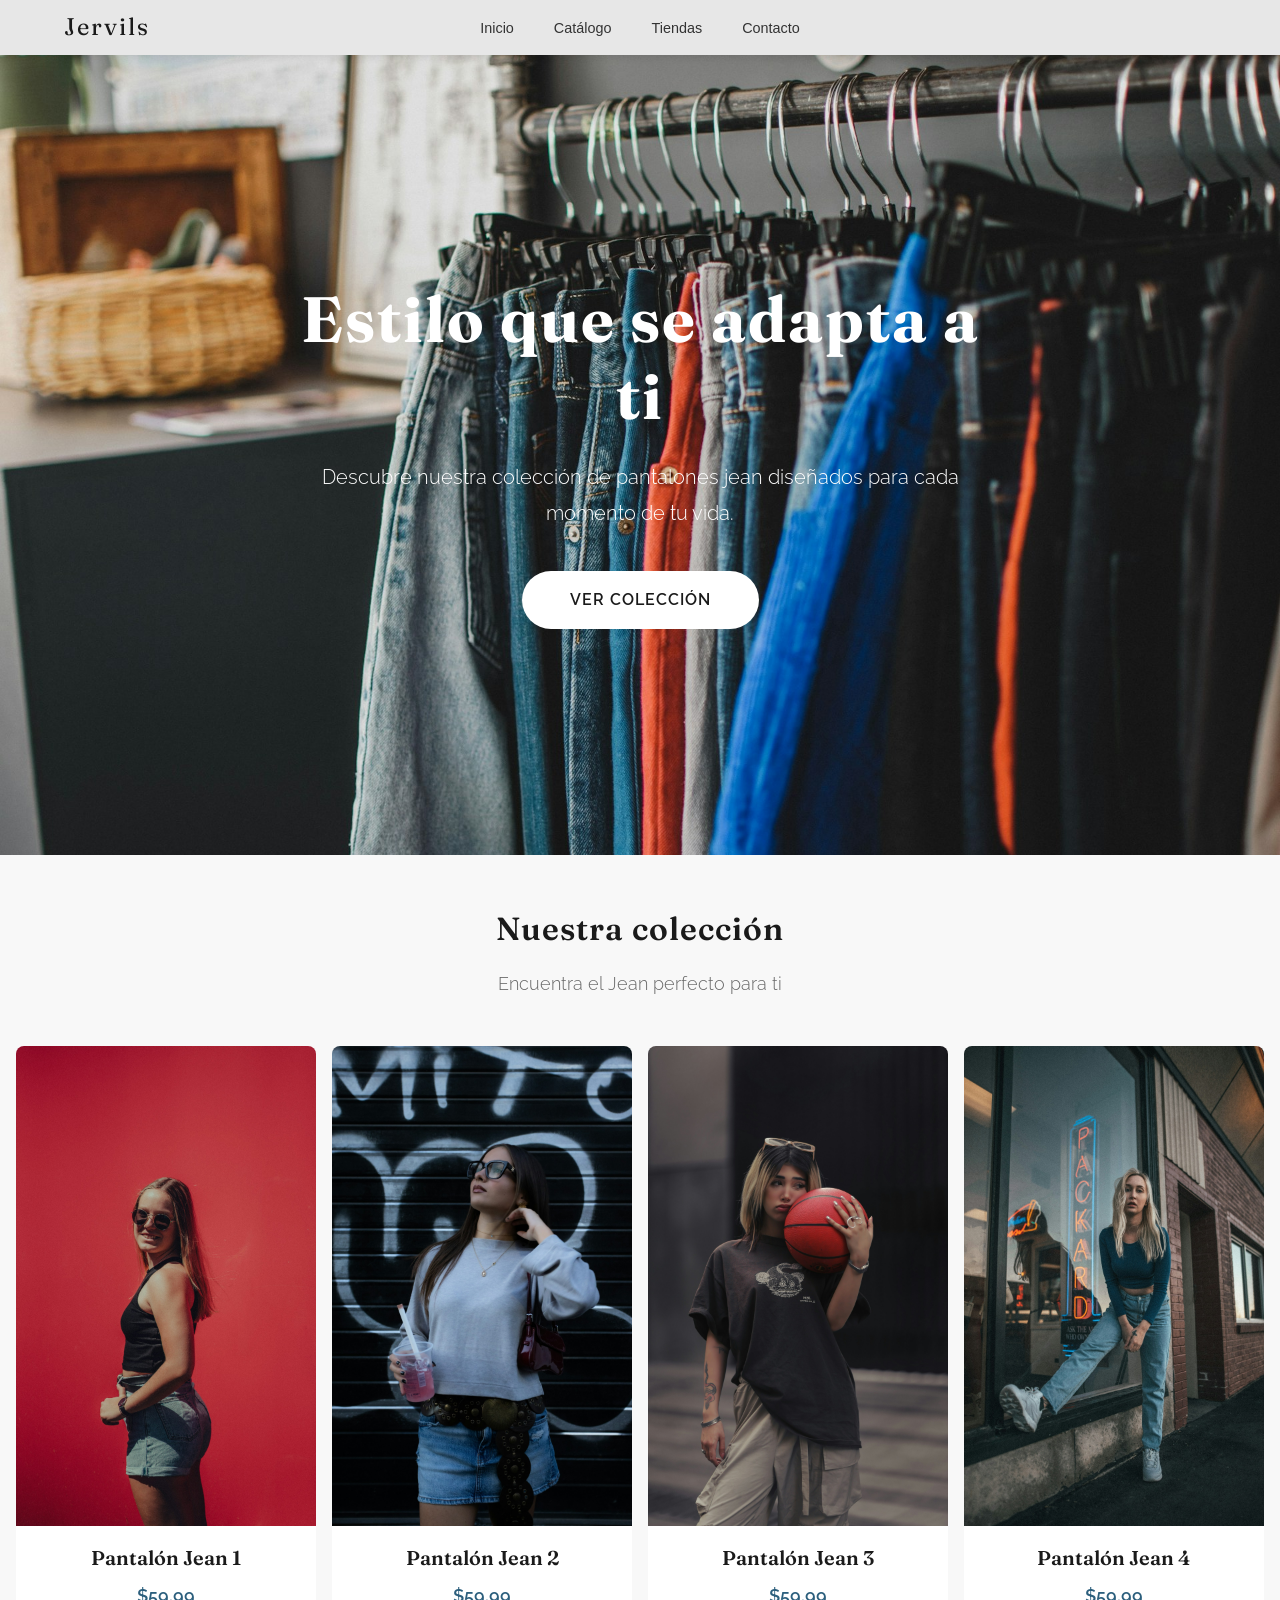
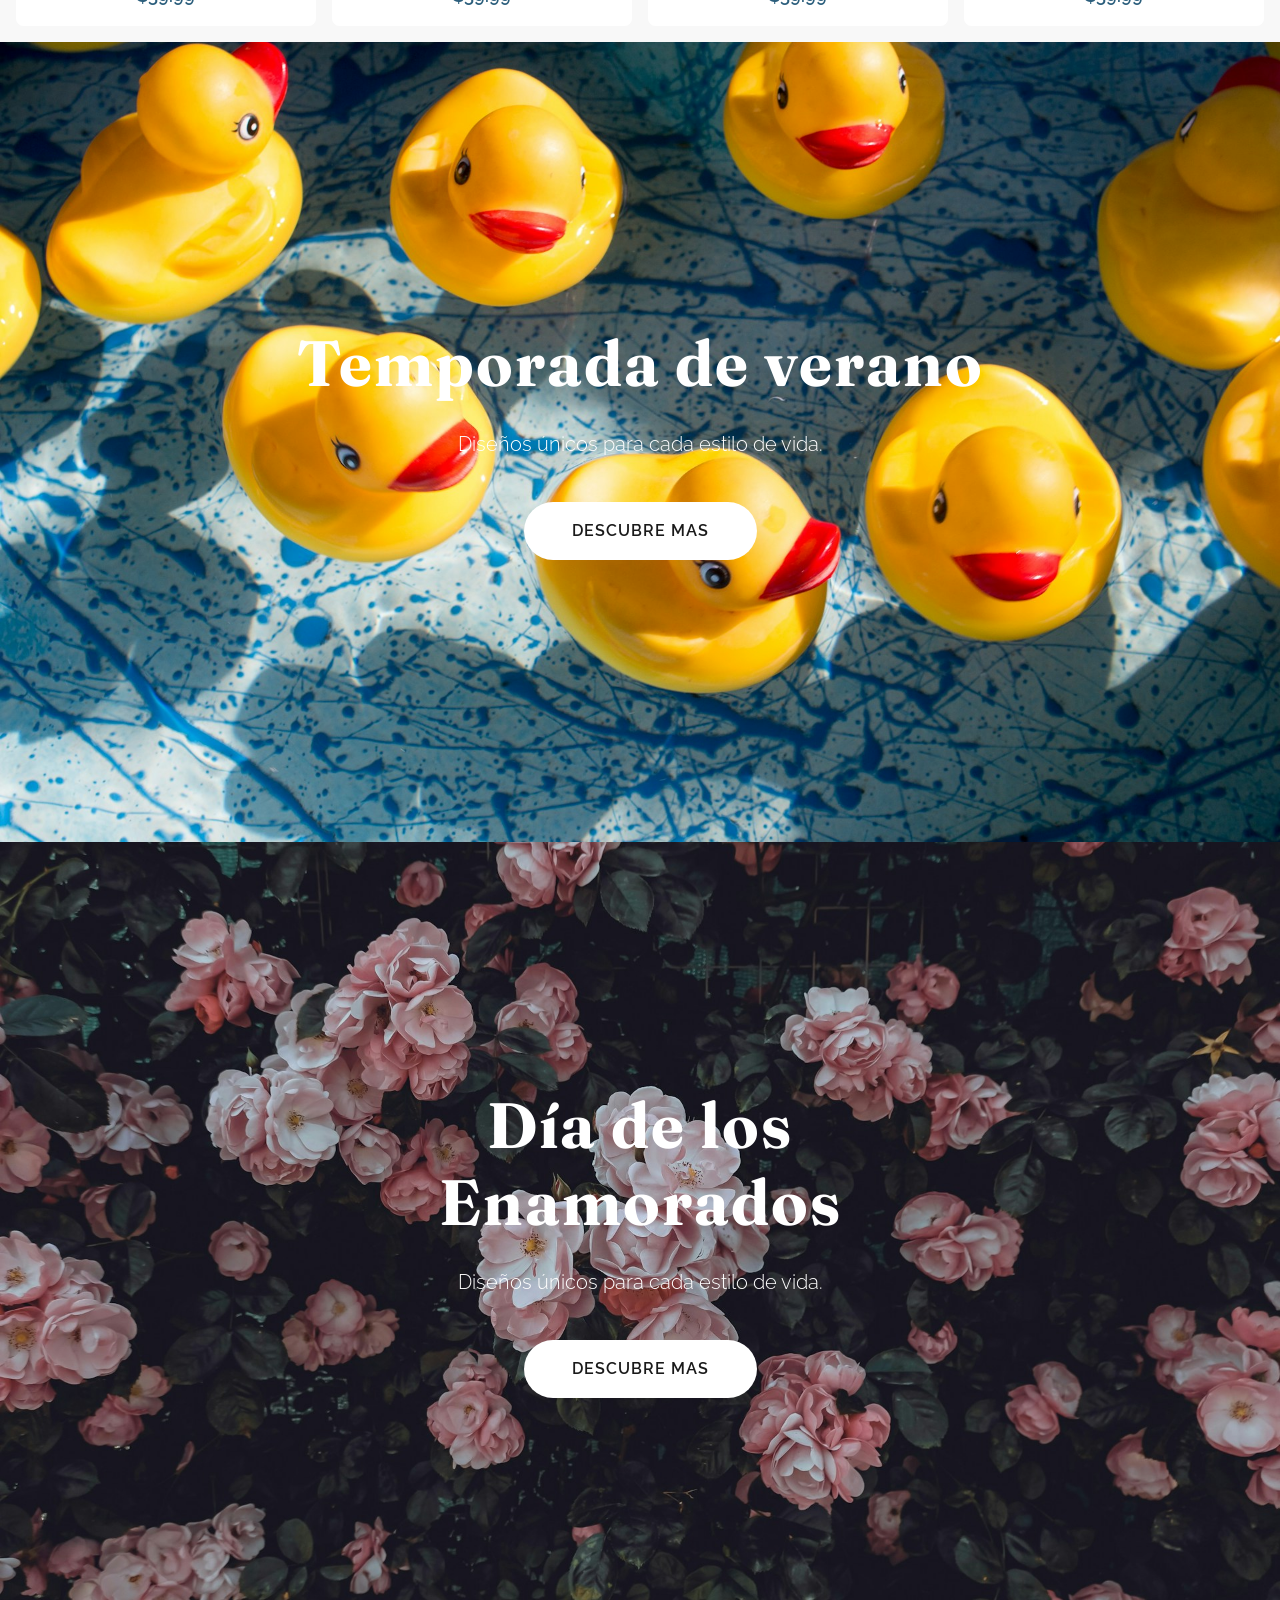
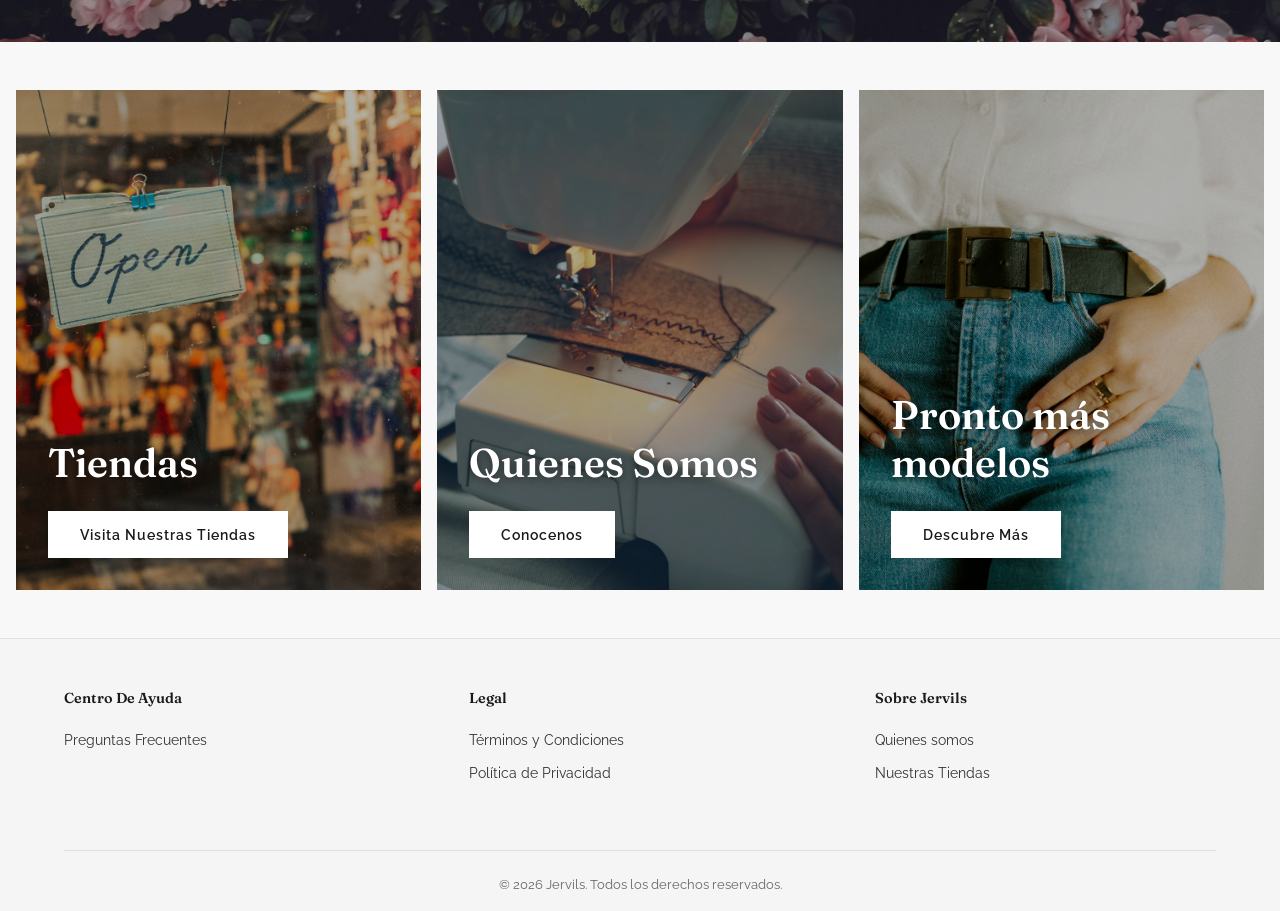
==== commit de13be1e: "feat: Creación y diseño de la pagina catalogo y uso de prettier para alinear el código" ====
--- a/index.html
+++ b/index.html
@@ -1,245 +1,296 @@
-<!DOCTYPE html>
+<!doctype html>
 <html lang="es">
-<head>
-    <meta charset="UTF-8">
-    <meta name="viewport" content="width=device-width, initial-scale=1.0">
-    <meta name="description" content="Jervils - Pantalones Jean de alta calidad">
+  <head>
+    <meta charset="UTF-8" />
+    <meta name="viewport" content="width=device-width, initial-scale=1.0" />
+    <meta
+      name="description"
+      content="Jervils - Pantalones Jean de alta calidad"
+    />
     <title>Jervils - Pantalones Jean</title>
 
-    <!-- Fuentes de Google Fonts -->    
-    <link rel="preconnect" href="https://fonts.googleapis.com">
-    <link rel="preconnect" href="https://fonts.gstatic.com" crossorigin>
-    <link href="https://fonts.googleapis.com/css2?family=Fraunces:ital,opsz,wght@0,9..144,100..900;1,9..144,100..900&family=Raleway:ital,wght@0,100..900;1,100..900&display=swap" rel="stylesheet">
+    <!-- Fuentes de Google Fonts -->
+    <link rel="preconnect" href="https://fonts.googleapis.com" />
+    <link rel="preconnect" href="https://fonts.gstatic.com" crossorigin />
+    <link
+      href="https://fonts.googleapis.com/css2?family=Fraunces:ital,opsz,wght@0,9..144,100..900;1,9..144,100..900&family=Raleway:ital,wght@0,100..900;1,100..900&display=swap"
+      rel="stylesheet"
+    />
 
     <!-- font-awesome para iconos -->
-    <link rel="stylesheet" href="https://cdnjs.cloudflare.com/ajax/libs/font-awesome/6.4.0/css/all.min.css">
-    
+    <link
+      rel="stylesheet"
+      href="https://cdnjs.cloudflare.com/ajax/libs/font-awesome/6.4.0/css/all.min.css"
+    />
+
+    <link rel="stylesheet" href="styles.css" />
+  </head>
+  <body>
+    <a href="#main" class="skip-link">Ir al contenido principal</a>
+
     <!-- Encabezado con navegación -->
-    <link rel="stylesheet" href="styles.css">
-</head>
-<body>
-    <a href="#main" class="skip-link">Ir al contenido principal</a>
-    
-    <!-- Encabezado con navegación -->
 
     <header class="header" id="header">
-        <nav class="nav container" aria-label="Navegación principal">
-            <div class="nav__logo">
-                <a href="#home">Jervils</a>
+      <nav class="nav container" aria-label="Navegación principal">
+        <div class="nav__logo">
+          <a href="#home">Jervils</a>
+        </div>
+        <div class="nav__menu" id="nav-menu">
+          <ul class="nav__list">
+            <li class="nav__item">
+              <a href="#home" class="nav__link">Inicio</a>
+            </li>
+            <li class="nav__item">
+              <a href="catalogo.html" class="nav__link">Catálogo</a>
+            </li>
+            <li class="nav__item">
+              <a href="tiendas.html" class="nav__link">Tiendas</a>
+            </li>
+            <li class="nav__item">
+              <a href="contacto.html" class="nav__link">Contacto</a>
+            </li>
+          </ul>
+        </div>
+      </nav>
+    </header>
+
+    <!-- Contenido principal -->
+
+    <main id="main">
+      <!-- Hero Principal -->
+      <section class="hero" id="home">
+        <!-- class="hero" sirve para dar estilos a la sección principal y id="home" sirve para dar un identificador a la sección principal -->
+        <img
+          src="images/hero-background.jpg"
+          alt="Jeans Jervils - Colección de alta calidad"
+          class="hero__image"
+          loading="eager"
+        />
+        <div class="hero__container container">
+          <div class="hero__content">
+            <h1 class="hero__title">Estilo que se adapta a ti</h1>
+            <p class="hero__description">
+              Descubre nuestra colección de pantalones jean diseñados para cada
+              momento de tu vida.
+            </p>
+            <a href="catalogo.html" class="hero__button">Ver colección</a>
+          </div>
+        </div>
+      </section>
+
+      <!-- Sección de Catálogo -->
+      <section id="catalogo" class="catalogo">
+        <div class="container">
+          <div class="section_header">
+            <h2 class="section_title">Nuestra colección</h2>
+            <!-- class="catalogo" y class="container" estaran dentro de la clase "container" -->
+            <p class="section_subtitle">Encuentra el Jean perfecto para ti</p>
+          </div>
+
+          <div class="catalogo__grid">
+            <!-- Aquí se agregarán los productos dinámicamente -->
+            <article class="product__card">
+              <div class="product__image">
+                <img
+                  src="images/modelo_1.jpg"
+                  alt="Producto 1"
+                  class="product__image"
+                />
+              </div>
+              <div class="product__info">
+                <h3 class="product__name">Pantalón Jean 1</h3>
+                <p class="product__price"><data value="59.99">$59.99</data></p>
+                <!-- es mejor usar data ya que servira para usar js -->
+              </div>
+            </article>
+
+            <article class="product__card">
+              <div class="product__image">
+                <img
+                  src="images/modelo_2.jpg"
+                  alt="Producto 2"
+                  class="product__image"
+                />
+              </div>
+              <div class="product__info">
+                <h3 class="product__name">Pantalón Jean 2</h3>
+                <p class="product__price"><data value="59.99">$59.99</data></p>
+              </div>
+            </article>
+
+            <article class="product__card">
+              <div class="product__image">
+                <img
+                  src="images/modelo_3.jpg"
+                  alt="Producto 3"
+                  class="product__image"
+                />
+              </div>
+              <div class="product__info">
+                <h3 class="product__name">Pantalón Jean 3</h3>
+                <p class="product__price"><data value="59.99">$59.99</data></p>
+              </div>
+            </article>
+
+            <article class="product__card">
+              <div class="product__image">
+                <img
+                  src="images/modelo_4.jpg"
+                  alt="Producto 4"
+                  class="product__image"
+                />
+              </div>
+              <div class="product__info">
+                <h3 class="product__name">Pantalón Jean 4</h3>
+                <p class="product__price"><data value="59.99">$59.99</data></p>
+              </div>
+            </article>
+          </div>
+        </div>
+      </section>
+
+      <!-- Sección Heros -->
+
+      <!-- Primer Hero -->
+      <section class="hero hero-2" id="hero-2">
+        <img
+          src="images/summer_sale-background.jpg"
+          alt="Promoción de estación - Jeans Jervils"
+          class="hero__image"
+          loading="lazy"
+        />
+        <div class="hero__container container">
+          <div class="hero__content">
+            <h2 class="hero__title">Temporada de verano</h2>
+            <p class="hero__description">
+              Diseños únicos para cada estilo de vida.
+            </p>
+            <a href="catalogo.html" class="hero__button">Descubre mas</a>
+          </div>
+        </div>
+      </section>
+
+      <!-- Segundo Hero -->
+      <section class="hero hero-3" id="hero-3">
+        <img
+          src="images/valentines_day-background.jpg"
+          alt="Promoción de Dia Festivo - Jeans Jervils"
+          class="hero__image"
+          loading="lazy"
+        />
+        <div class="hero__container container">
+          <div class="hero__content">
+            <h2 class="hero__title">Día de los Enamorados</h2>
+            <p class="hero__description">
+              Diseños únicos para cada estilo de vida.
+            </p>
+            <a href="catalogo.html" class="hero__button">Descubre mas</a>
+          </div>
+        </div>
+      </section>
+
+      <!-- Sección de 3 columnas -->
+      <section class="hero-columns" id="hero-columns">
+        <div class="hero-columns__container">
+          <!-- Columna 1: Tiendas -->
+          <div class="hero-columns__item">
+            <img
+              src="images/tiendas.jpg"
+              alt="Nuestras Tiendas Jervils"
+              class="hero-columns__bg"
+            />
+            <div class="hero-columns__overlay"></div>
+            <div class="hero-columns__content">
+              <h2 class="hero-columns__title">Tiendas</h2>
+              <a href="stores.html" class="hero-columns__button"
+                >Visita nuestras tiendas</a
+              >
             </div>
-            <div class="nav__menu" id="nav-menu"> 
-                <ul class="nav__list">
-                    <li class="nav__item">
-                        <a href="#home" class="nav__link">Inicio</a>
-                    </li>
-                    <li class="nav__item">
-                        <a href="catalogo.html" class="nav__link">Catálogo</a>
-                    </li>
-                    <li class="nav__item">
-                        <a href="tiendas.html" class="nav__link">Tiendas</a>
-                    </li>
-                    <li class="nav__item">
-                        <a href="contacto.html" class="nav__link">Contacto</a>
-                    </li>
-                </ul>
+          </div>
+
+          <!-- Columna 2: Quienes Somos -->
+          <div class="hero-columns__item">
+            <img
+              src="images/quienes_somos.jpg"
+              alt="Quienes Somos Jervils"
+              class="hero-columns__bg"
+            />
+            <div class="hero-columns__overlay"></div>
+            <div class="hero-columns__content">
+              <h2 class="hero-columns__title">Quienes Somos</h2>
+              <a href="about.html" class="hero-columns__button">Conocenos</a>
             </div>
-        </nav>
-    </header>
-
-    <!-- Contenido principal -->
-
-    <main id="main">
-
-        <!-- Hero Principal -->
-        <section class="hero" id="home"> <!-- class="hero" sirve para dar estilos a la sección principal y id="home" sirve para dar un identificador a la sección principal -->
-            <img 
-                src="images/hero-background.jpg" 
-                alt="Jeans Jervils - Colección de alta calidad"
-                class="hero__image"
-                loading="eager"
-            >
-            <div class="hero__container container">
-                <div class="hero__content">
-                    <h1 class="hero__title">Estilo que se adapta a ti</h1>
-                    <p class="hero__description">Descubre nuestra colección de pantalones jean diseñados para cada momento de tu vida.</p>
-                    <a href="catalogo.html" class="hero__button">Ver colección</a>
-                </div>
+          </div>
+
+          <!-- Columna 3: Pronto más modelos -->
+          <div class="hero-columns__item">
+            <img
+              src="images/pronto_modelos.jpg"
+              alt=" Pronto más modelos Jervils"
+              class="hero-columns__bg"
+            />
+            <div class="hero-columns__overlay"></div>
+            <div class="hero-columns__content">
+              <h2 class="hero-columns__title">Pronto más modelos</h2>
+              <a href="catalogo.html" class="hero-columns__button"
+                >Descubre más</a
+              >
             </div>
-        </section>
-
-        <!-- Sección de Catálogo -->
-        <section id="catalogo" class="catalogo">
-            <div class="container">
-                <div class="section_header" >   
-                    <h2 class="section_title">Nuestra colección</h2> <!-- class="catalogo" y class="container" estaran dentro de la clase "container" -->
-                    <p class="section_subtitle">Encuentra el Jean perfecto para ti</p>
-                </div>
-                
-                <div class="catalogo__grid">
-                    <!-- Aquí se agregarán los productos dinámicamente -->
-                     <article class="product__card">
-                        <div class="product__image">
-                            <img src="images/modelo_1.jpg" alt="Producto 1" class="product__image">
-                        </div>
-                        <div class="product__info">
-                            <h3 class="product__name">Pantalón Jean 1</h3>
-                            <p class="product__price"><data value="59.99">$59.99</data></p> <!-- es mejor usar data ya que servira para usar js -->  
-                        </div>
-                    </article> 
-
-                    <article class="product__card">
-                        <div class="product__image">
-                            <img src="images/modelo_2.jpg" alt="Producto 2" class="product__image">
-                        </div>
-                        <div class="product__info">
-                            <h3 class="product__name">Pantalón Jean 2</h3>
-                            <p class="product__price"><data value="59.99">$59.99</data></p>
-                        </div>
-                    </article>
-
-                    <article class="product__card">
-                        <div class="product__image">
-                            <img src="images/modelo_3.jpg" alt="Producto 3" class="product__image">
-                        </div>
-                        <div class="product__info">
-                            <h3 class="product__name">Pantalón Jean 3</h3>
-                            <p class="product__price"><data value="59.99">$59.99</data></p>
-                        </div>
-                    </article>
-
-                    <article class="product__card">
-                        <div class="product__image">
-                            <img src="images/modelo_4.jpg" alt="Producto 4" class="product__image">
-                        </div>
-                        <div class="product__info">
-                            <h3 class="product__name">Pantalón Jean 4</h3>
-                            <p class="product__price"><data value="59.99">$59.99</data></p>
-                        </div>
-                    </article>
-                </div>
-
-
-            </div>
-        </section>
-
-        <!-- Sección Heros -->
-
-        <!-- Primer Hero -->
-        <section class= "hero hero-2" id="hero-2">
-            <img 
-                src="images/summer_sale-background.jpg" 
-                alt="Promoción de estación - Jeans Jervils"
-                class="hero__image"
-                loading="lazy"
-            >
-            <div class="hero__container container">
-                <div class="hero__content">
-                    <h2 class="hero__title">Temporada de verano</h2>
-                    <p class="hero__description">Diseños únicos para cada estilo de vida.</p>
-                    <a href="catalogo.html" class="hero__button">Descubre mas</a>
-                </div>
-            </div>
-        </section>  
-
-        <!-- Segundo Hero -->
-        <section class= "hero hero-3" id="hero-3">
-            <img 
-                src="images/valentines_day-background.jpg" 
-                alt="Promoción de Dia Festivo - Jeans Jervils"
-                class="hero__image"
-                loading="lazy"
-            >
-            <div class="hero__container container">
-                <div class="hero__content">
-                    <h2 class="hero__title">Día de los Enamorados</h2>
-                    <p class="hero__description">Diseños únicos para cada estilo de vida.</p>
-                    <a href="catalogo.html" class="hero__button">Descubre mas</a>
-                </div>
-            </div>
-        </section>  
-
-         <!-- Sección de 3 columnas -->
-        <section class="hero-columns" id="hero-columns">
-            <div class="hero-columns__container">
-
-                    <!-- Columna 1: Tiendas -->
-                    <div class="hero-columns__item">
-                        <img src="images/tiendas.jpg" alt="Nuestras Tiendas Jervils" class="hero-columns__bg">
-                        <div class="hero-columns__overlay"></div>
-                        <div class="hero-columns__content">
-                            <h2 class="hero-columns__title">Tiendas</h2>
-                            <a href="stores.html" class="hero-columns__button">Visita nuestras tiendas</a>
-                        </div>
-                    </div>
-
-                    <!-- Columna 2: Quienes Somos -->
-                    <div class="hero-columns__item">
-                        <img src="images/quienes_somos.jpg" alt="Quienes Somos Jervils" class="hero-columns__bg">
-                        <div class="hero-columns__overlay"></div>
-                        <div class="hero-columns__content">
-                            <h2 class="hero-columns__title">Quienes Somos</h2>
-                            <a href="about.html" class="hero-columns__button">Conocenos</a>
-                        </div>
-                    </div>
-
-                    <!-- Columna 3: Pronto más modelos -->
-                    <div class="hero-columns__item">
-                        <img src="images/pronto_modelos.jpg" alt=" Pronto más modelos Jervils" class="hero-columns__bg">
-                        <div class="hero-columns__overlay"></div>
-                        <div class="hero-columns__content">
-                            <h2 class="hero-columns__title">Pronto más modelos</h2  >
-                            <a href="catalogo.html" class="hero-columns__button">Descubre más</a>
-                        </div>
-                    </div>
-            </div>
-        </section>
+          </div>
+        </div>
+      </section>
     </main>
 
     <!-- FOOTER - Pie de página -->
     <footer class="footer">
-        <div class="container">
-           <div class="footer__content">
-
-                <!-- Columna 1 - Centro de Ayuda -->
-                <nav class="footer__section">
-                    <h2 class="footer__title">Centro de ayuda</h2>
-                    <ul class="footer__link">
-                        <li><a href="tiendas.html">Preguntas Frecuentes</a></li>
-                    </ul>
-                </nav>
-
-                <!-- Columna 2 - Legal -->
-                <nav class="footer__section">
-                    <h2 class="footer__title">Legal</h2>
-                    <ul class="footer__link">
-                        <li><a href="#">Términos y Condiciones</a></li>
-                        <li><a href="#">Política de Privacidad</a></li>
-                    </ul>
-                </nav>
-
-                <!-- Columna 3 - Redes Sociales -->
-                <nav class="footer__section">
-                    <h2 class="footer__title">Sobre Jervils </h2>
-                    <ul class="footer__link">
-                        <li><a href="about.html">Quienes somos</a></li>
-                        <li><a href="Tiendas.html">Nuestras Tiendas</a></li>
-                    </ul>
-                </nav>
-           </div>
-
-           <!-- FOOTER BOTTOM -->
-            <div class="footer__bottom">
-                &copy; <time datetime="2026">2026</time> Jervils. Todos los derechos reservados.
-            </div>
-        </div>
+      <div class="container">
+        <div class="footer__content">
+          <!-- Columna 1 - Centro de Ayuda -->
+          <nav class="footer__section">
+            <h2 class="footer__title">Centro de ayuda</h2>
+            <ul class="footer__link">
+              <li><a href="tiendas.html">Preguntas Frecuentes</a></li>
+            </ul>
+          </nav>
+
+          <!-- Columna 2 - Legal -->
+          <nav class="footer__section">
+            <h2 class="footer__title">Legal</h2>
+            <ul class="footer__link">
+              <li><a href="#">Términos y Condiciones</a></li>
+              <li><a href="#">Política de Privacidad</a></li>
+            </ul>
+          </nav>
+
+          <!-- Columna 3 - Redes Sociales -->
+          <nav class="footer__section">
+            <h2 class="footer__title">Sobre Jervils</h2>
+            <ul class="footer__link">
+              <li><a href="about.html">Quienes somos</a></li>
+              <li><a href="Tiendas.html">Nuestras Tiendas</a></li>
+            </ul>
+          </nav>
+        </div>
+
+        <!-- FOOTER BOTTOM -->
+        <div class="footer__bottom">
+          &copy; <time datetime="2026">2026</time> Jervils. Todos los derechos
+          reservados.
+        </div>
+      </div>
     </footer>
 
     <!-- Scroll to top button -->
-    <a href="#home" class="scroll-top" id="scroll-top" aria-label="Volver al inicio">
-        <i class="fas fa-arrow-up"></i>
+    <a
+      href="#home"
+      class="scroll-top"
+      id="scroll-top"
+      aria-label="Volver al inicio"
+    >
+      <i class="fas fa-arrow-up"></i>
     </a>
 
     <!-- JavaScript -->
     <script src="script.js" defer></script>
-</body>
+  </body>
 </html>
--- a/styles.css
+++ b/styles.css
@@ -1,488 +1,665 @@
 /* Variables CSS */
 :root {
-    --primary-color: #1a1a1a; /* Color principal del sitio web */
-    --secondary-color: #2c5f7d; /* Color secundario del sitio web */
-    --accent-color: #d4a574; /* Color de acento para botones y elementos destacados */
-    --text-color:   #333333; /* Color del texto del sitio web */
-    --text-light: #666666; /* Color del texto secundario del sitio web */
-    --bg-color: #ffffff; /* Color de fondo del sitio web */
-    --bg-light: #f8f8f8; /* Color de fondo claro para secciones del sitio web */
-    --border-color: #e0e0e0; /* Color de borde para elementos del sitio web */
-
-
-    /* Fuentes */
-    --font-display: 'Fraunces', serif; 
-    --font-body: 'Raleway', sans-serif;
-
-    /* Tamaños de fuente */
-    --h1-size: 4rem;
-    --h2-size: 2rem;
-    --h3-size: 1.25rem;
-    --normal-size: 1rem;
-
-    /* Radios de borde */
-    --radius-sm: 4px;
-    --radius-md: 8px;
-    --radius-lg: 12px;
-    --radius-full: 9999px;
-
-    /* Sombras */
-    --shadow-sm: 0 2px 8px rgba(0, 0, 0, 0.1);
-    --shadow-md: 0 4px 20px rgba(0, 0, 0, 0.12);
-    --shadow-lg: 0 8px 40px rgba(0, 0, 0, 0.15);
-
-    /* Transiciones */
-    --transition-normal: 300ms ease; /* Transición suave */
-
-}
-
-* { /* Sirve para establecer estilos globales para todos los elementos del sitio web */
-    box-sizing: border-box; /* Sirve para incluir el padding y el borde en el tamaño total de los elementos */
-    margin: 0; /* Elimina el margen predeterminado de los elementos */
-    padding: 0; /* Elimina el padding predeterminado de los elementos */
-}
-html { /* Sirve para establecer estilos para el elemento raíz del sitio web */
-    scroll-behavior: smooth; /* Desplazamiento suave al hacer clic en los enlaces */
-}
-
-body { /* Sirve para establecer estilos para el cuerpo del sitio web */
-    font-family: var(--font-body);
-    font-size: var(--normal-size); 
-    color: var(--text-color); /* Color del texto del sitio web */
-    background-color: var(--bg-color); /* Establece un fondo claro para el sitio web */
-    line-height: 1.6; /* Sirve para mejorar la legibilidad del texto al aumentar el espacio entre líneas */
-}
-
-h1, h2, h3, h4, h5, h6 {
-    font-family: "Fraunces", serif;
-    font-weight: 600;
-    font-variation-settings: 
-        "SOFT" 0, /* Sirve para establecer la suavidad de las fuentes variables */
-        "WONK" 0; /* Sirve para establecer la irregularidad de las fuentes variables */ 
-}
-
-a { /* Establece estilos para los enlaces del sitio web */
-    text-decoration: none; /* Elimina el subrayado de los enlaces */
-    color: inherit; /* Sirve para heredar el color del texto del elemento padre */
+  --primary-color: #1a1a1a; /* Color principal del sitio web */
+  --secondary-color: #2c5f7d; /* Color secundario del sitio web */
+  --accent-color: #d4a574; /* Color de acento para botones y elementos destacados */
+  --text-color: #333333; /* Color del texto del sitio web */
+  --text-light: #666666; /* Color del texto secundario del sitio web */
+  --bg-color: #ffffff; /* Color de fondo del sitio web */
+  --bg-light: #f8f8f8; /* Color de fondo claro para secciones del sitio web */
+  --border-color: #e0e0e0; /* Color de borde para elementos del sitio web */
+
+  /* Fuentes */
+  --font-display: "Fraunces", serif;
+  --font-body: "Raleway", sans-serif;
+
+  /* Tamaños de fuente */
+  --h1-size: 4rem;
+  --h2-size: 2rem;
+  --h3-size: 1.25rem;
+  --normal-size: 1rem;
+
+  /* Radios de borde */
+  --radius-sm: 4px;
+  --radius-md: 8px;
+  --radius-lg: 12px;
+  --radius-full: 9999px;
+
+  /* Sombras */
+  --shadow-sm: 0 2px 8px rgba(0, 0, 0, 0.1);
+  --shadow-md: 0 4px 20px rgba(0, 0, 0, 0.12);
+  --shadow-lg: 0 8px 40px rgba(0, 0, 0, 0.15);
+
+  /* Transiciones */
+  --transition-normal: 300ms ease; /* Transición suave */
+}
+
+* {
+  /* Sirve para establecer estilos globales para todos los elementos del sitio web */
+  box-sizing: border-box; /* Sirve para incluir el padding y el borde en el tamaño total de los elementos */
+  margin: 0; /* Elimina el margen predeterminado de los elementos */
+  padding: 0; /* Elimina el padding predeterminado de los elementos */
+}
+html {
+  /* Sirve para establecer estilos para el elemento raíz del sitio web */
+  scroll-behavior: smooth; /* Desplazamiento suave al hacer clic en los enlaces */
+}
+
+body {
+  /* Sirve para establecer estilos para el cuerpo del sitio web */
+  font-family: var(--font-body);
+  font-size: var(--normal-size);
+  color: var(--text-color); /* Color del texto del sitio web */
+  background-color: var(
+    --bg-color
+  ); /* Establece un fondo claro para el sitio web */
+  line-height: 1.6; /* Sirve para mejorar la legibilidad del texto al aumentar el espacio entre líneas */
+}
+
+h1,
+h2,
+h3,
+h4,
+h5,
+h6 {
+  font-family: "Fraunces", serif;
+  font-weight: 600;
+  font-variation-settings:
+    "SOFT" 0,
+    /* Sirve para establecer la suavidad de las fuentes variables */ "WONK" 0; /* Sirve para establecer la irregularidad de las fuentes variables */
+}
+
+a {
+  /* Establece estilos para los enlaces del sitio web */
+  text-decoration: none; /* Elimina el subrayado de los enlaces */
+  color: inherit; /* Sirve para heredar el color del texto del elemento padre */
 }
 img {
-    display: block; /* Elimina el espacio debajo de las imágenes al establecer su visualización como bloque */
-    max-width: 100%; /* Sirve para hacer que las imágenes sean responsivas al limitar su ancho máximo al 100% del contenedor padre */
-    height: auto; /* Sirve para mantener la proporción de las imágenes al ajustar su altura automáticamente en función de su ancho */
+  display: block; /* Elimina el espacio debajo de las imágenes al establecer su visualización como bloque */
+  max-width: 100%; /* Sirve para hacer que las imágenes sean responsivas al limitar su ancho máximo al 100% del contenedor padre */
+  height: auto; /* Sirve para mantener la proporción de las imágenes al ajustar su altura automáticamente en función de su ancho */
 }
 ul {
-    list-style: none; /* Elimina los puntos de las listas del .nav */
+  list-style: none; /* Elimina los puntos de las listas del .nav */
 }
 .container {
-    max-width: 1200px; /* Establece un ancho máximo para el contenedor */
-    margin: 0 auto; /* Centra el contenedor horizontalmente */
-    padding: 0 1.5rem; /* Sirve para agregar un poco de espacio a los lados del contenedor */
+  max-width: 1200px; /* Establece un ancho máximo para el contenedor */
+  margin: 0 auto; /* Centra el contenedor horizontalmente */
+  padding: 0 1.5rem; /* Sirve para agregar un poco de espacio a los lados del contenedor */
 }
 
 .skip-link {
-    position: absolute;
-    top: -100px; /* Posiciona el enlace de salto fuera de la vista */
-    left: 0;
-    z-index: 1000; /* Asegura que el enlace de salto esté por encima de otros elementos */
-    padding: 0.75rem 1.5rem;
-    background-color: var(--primary-color);
-    color: var(--bg-color);
-    font-weight: 600;
-    text-decoration: none;
-}
-.skip-link:focus { /* Cuando el enlace recibe foco, se muestra en la parte superior de la página */
-    top: 0;
-}
-.visually-hidden { /* Se usa para textos que los lectores de pantalla necesitan pero que visualmente no deben mostrarse (como títulos ocultos). */
-    position: absolute;
-    width: 1px;
-    height: 1px;
-    padding: 0;
-    margin: -1px;
-    overflow: hidden;
-    clip: rect(0, 0, 0, 0);
-    white-space: nowrap;
-    border: 0;
+  position: absolute;
+  top: -100px; /* Posiciona el enlace de salto fuera de la vista */
+  left: 0;
+  z-index: 1000; /* Asegura que el enlace de salto esté por encima de otros elementos */
+  padding: 0.75rem 1.5rem;
+  background-color: var(--primary-color);
+  color: var(--bg-color);
+  font-weight: 600;
+  text-decoration: none;
+}
+.skip-link:focus {
+  /* Cuando el enlace recibe foco, se muestra en la parte superior de la página */
+  top: 0;
+}
+.visually-hidden {
+  /* Se usa para textos que los lectores de pantalla necesitan pero que visualmente no deben mostrarse (como títulos ocultos). */
+  position: absolute;
+  width: 1px;
+  height: 1px;
+  padding: 0;
+  margin: -1px;
+  overflow: hidden;
+  clip: rect(0, 0, 0, 0);
+  white-space: nowrap;
+  border: 0;
 }
 .section_header {
-    text-align: center;
-    margin-bottom: 3rem; /* Sirve para agregar un espacio debajo del encabezado de la sección */
+  text-align: center;
+  margin-bottom: 3rem; /* Sirve para agregar un espacio debajo del encabezado de la sección */
 }
 .section_title {
-    font-family: var(--font-display);
-    font-size: var(--h2-size);
-    font-weight: 600;
-    color: var(--primary-color);
-    margin-bottom: 1rem;
-    letter-spacing: 1px;
+  font-family: var(--font-display);
+  font-size: var(--h2-size);
+  font-weight: 600;
+  color: var(--primary-color);
+  margin-bottom: 1rem;
+  letter-spacing: 1px;
 }
 .section_subtitle {
-    font-size: 1.1rem;
-    color: var(--text-light);
-    font-weight: 300;
+  font-size: 1.1rem;
+  color: var(--text-light);
+  font-weight: 300;
 }
 
 /* Header */
 
 .header {
-    position: relative;
-    width: 100%;
-    background-color: rgba(225,225,225,0.8); /* Fondo del header semitransparente */
-    backdrop-filter: blur(10px); /* Fondo borroso */
-    box-shadow: var(--shadow-sm); /* Sombra para dar profundidad al header */
-    z-index: 100; /* Header por encima de otros elementos */
-    transition: background-color var(--transition-normal), box-shadow var(--transition-normal); /* sirve para hacer una transición suave al cambiar el color de fondo y la sombra del header */
-    height: 55px; /* Altura del header */
-} 
+  position: relative;
+  width: 100%;
+  background-color: rgba(
+    225,
+    225,
+    225,
+    0.8
+  ); /* Fondo del header semitransparente */
+  backdrop-filter: blur(10px); /* Fondo borroso */
+  box-shadow: var(--shadow-sm); /* Sombra para dar profundidad al header */
+  z-index: 100; /* Header por encima de otros elementos */
+  transition:
+    background-color var(--transition-normal),
+    box-shadow var(--transition-normal); /* sirve para hacer una transición suave al cambiar el color de fondo y la sombra del header */
+  height: 55px; /* Altura del header */
+}
 .nav {
-    height: 55px; /* Altura de la barra de navegación */
-    display: grid; /* Sirve para establecer un diseño de cuadrícula para la barra de navegación */
-    grid-template-columns: 1fr auto 1fr; /* Sirve para establecer las columnas de la barra de navegación */
-    align-items: center; /* Sirve para alinear los elementos de la barra de navegación verticalmente */
+  height: 55px; /* Altura de la barra de navegación */
+  display: grid; /* Sirve para establecer un diseño de cuadrícula para la barra de navegación */
+  grid-template-columns: 1fr auto 1fr; /* Sirve para establecer las columnas de la barra de navegación */
+  align-items: center; /* Sirve para alinear los elementos de la barra de navegación verticalmente */
 }
 .nav__logo a {
-    font-family: var(--font-display);
-    font-size: 1.5rem;
-    font-weight: 400;
-    color: var(--primary-color);
-    letter-spacing: 2px;
-    transition: color var(--transition-normal);
-}
-.nav__logo a:hover { /* Cambia el color del logo al pasar el mouse por encima */
-    color: var(--secondary-color);
+  font-family: var(--font-display);
+  font-size: 1.5rem;
+  font-weight: 400;
+  color: var(--primary-color);
+  letter-spacing: 2px;
+  transition: color var(--transition-normal);
+}
+.nav__logo a:hover {
+  /* Cambia el color del logo al pasar el mouse por encima */
+  color: var(--secondary-color);
 }
 .nav__list {
-    display: flex; /* flex sirve para centrar los elementos de la lista de navegación horizontalmente */
-    gap: 2.5rem; /* Sirve para establecer un espacio entre los elementos de la lista de navegación */
-    align-items: center; /* Sirve para alinear los elementos de la lista de navegación verticalmente */ 
-    justify-content: center; /* Sirve para centrar los elementos de la lista de navegación horizontalmente */
+  display: flex; /* flex sirve para centrar los elementos de la lista de navegación horizontalmente */
+  gap: 2.5rem; /* Sirve para establecer un espacio entre los elementos de la lista de navegación */
+  align-items: center; /* Sirve para alinear los elementos de la lista de navegación verticalmente */
+  justify-content: center; /* Sirve para centrar los elementos de la lista de navegación horizontalmente */
 }
 .nav__link {
-    font-family: Arial, Helvetica, sans-serif;
-    font-size: 0.9rem;
-    font-weight: 400;
-    color: var(--text-color);
-    text-transform: none; /* Evita que los enlaces de navegación se transformen a mayúsculas o minúsculas */
-    letter-spacing: 0; /* Elimina el espacio entre letras de los enlaces de navegación */
-    transition: color var(--transition-normal); /* Sirve para hacer una transición suave al cambiar el color de los enlaces de navegación */
-    position: relative; /* Sirve para posicionar los enlaces de navegación de forma relativa, lo que permite que el efecto de subrayado se posicione correctamente */
-}
-.nav__link::after { /* Sirve para agregar un efecto de subrayado a los enlaces de navegación */
-    content: ''; /* Agregar un contenido vacío después de cada enlace de navegación para que se muestre el efecto de subrayado */
-    position: absolute; /* Posiciona el efecto de subrayado debajo de cada enlace de navegación */
-    bottom: -5px;
-    left: 0; 
-    width: 0;
-    height: 2px; 
-    background-color: var(--secondary-color);
-    transition: width var(--transition-normal);
-}
-.nav__link:hover { /* Cambia el color de los enlaces de navegación al pasar el mouse por encima */
-    color: var(--secondary-color);
+  font-family: Arial, Helvetica, sans-serif;
+  font-size: 0.9rem;
+  font-weight: 400;
+  color: var(--text-color);
+  text-transform: none; /* Evita que los enlaces de navegación se transformen a mayúsculas o minúsculas */
+  letter-spacing: 0; /* Elimina el espacio entre letras de los enlaces de navegación */
+  transition: color var(--transition-normal); /* Sirve para hacer una transición suave al cambiar el color de los enlaces de navegación */
+  position: relative; /* Sirve para posicionar los enlaces de navegación de forma relativa, lo que permite que el efecto de subrayado se posicione correctamente */
+}
+.nav__link::after {
+  /* Sirve para agregar un efecto de subrayado a los enlaces de navegación */
+  content: ""; /* Agregar un contenido vacío después de cada enlace de navegación para que se muestre el efecto de subrayado */
+  position: absolute; /* Posiciona el efecto de subrayado debajo de cada enlace de navegación */
+  bottom: -5px;
+  left: 0;
+  width: 0;
+  height: 2px;
+  background-color: var(--secondary-color);
+  transition: width var(--transition-normal);
+}
+.nav__link:hover {
+  /* Cambia el color de los enlaces de navegación al pasar el mouse por encima */
+  color: var(--secondary-color);
 }
 .nav__link:hover::after {
-    width: 100%; /* Expande el efecto de subrayado al 100% del ancho del enlace de navegación */
+  width: 100%; /* Expande el efecto de subrayado al 100% del ancho del enlace de navegación */
 }
 
 /* Hero */
 
-.hero{
-    position: relative;
-    min-height: 800px;
-    display: flex;
-    align-items: center;
-    justify-content: center;
-    overflow: hidden;
+.hero {
+  position: relative;
+  min-height: 800px;
+  display: flex;
+  align-items: center;
+  justify-content: center;
+  overflow: hidden;
 }
 
 .hero__image {
-    position: absolute;
-    top: 0;
-    left: 0;
-    width: 100%;
-    height: 100%;
-    object-fit: cover; /* Sirve para cubrir toda el área del hero sin distorsionar la imagen */
+  position: absolute;
+  top: 0;
+  left: 0;
+  width: 100%;
+  height: 100%;
+  object-fit: cover; /* Sirve para cubrir toda el área del hero sin distorsionar la imagen */
 }
 
 .hero__container {
-    position: relative;
-    z-index: 2; /* Sirve para colocar el contenido del hero por encima de la imagen de fondo */
-}
-
-.hero__content { /* Sirve para establecer estilos para el contenido del hero */
-    text-align: center;
-    color: white;
-    max-width: 700px;
-    margin: 0 auto;
+  position: relative;
+  z-index: 2; /* Sirve para colocar el contenido del hero por encima de la imagen de fondo */
+}
+
+.hero__content {
+  /* Sirve para establecer estilos para el contenido del hero */
+  text-align: center;
+  color: white;
+  max-width: 700px;
+  margin: 0 auto;
 }
 .hero__title {
-    font-family: var(--font-display);
-    font-size: var(--h1-size);
-    font-weight: 700;
-    margin-bottom: 1.5rem;
-    line-height: 1.2;
-    letter-spacing: 2px;
-    animation: fadeInUp 0.8s ease; /* Sirve para agregar una animación de desvanecimiento y movimiento hacia arriba al título del hero */   
+  font-family: var(--font-display);
+  font-size: var(--h1-size);
+  font-weight: 700;
+  margin-bottom: 1.5rem;
+  line-height: 1.2;
+  letter-spacing: 2px;
+  animation: fadeInUp 0.8s ease; /* Sirve para agregar una animación de desvanecimiento y movimiento hacia arriba al título del hero */
 }
 .hero__description {
-    font-size: 1.25rem;
-    margin-bottom: 2.5rem;
-    line-height: 1.8;
-    font-weight: 300;
-    animation: fadeInUp 0.8s ease 0.2s both; /* Sirve para agregar una animación de desvanecimiento y movimiento hacia arriba al texto descriptivo del hero con un retraso de 0.2 segundos */
+  font-size: 1.25rem;
+  margin-bottom: 2.5rem;
+  line-height: 1.8;
+  font-weight: 300;
+  animation: fadeInUp 0.8s ease 0.2s both; /* Sirve para agregar una animación de desvanecimiento y movimiento hacia arriba al texto descriptivo del hero con un retraso de 0.2 segundos */
 }
 
 .hero__button {
-    display: inline-block;
-    padding: 1rem 3rem;
-    background-color: white;
-    color: var(--primary-color);
-    border-radius: var(--radius-full);
-    font-weight: 600;
-    text-transform: uppercase; /* Sirve para transformar el texto del botón del hero a mayúsculas */
-    letter-spacing: 1px;
-    transition: background-color var(--transition-normal), color var(--transition-normal), transform var(--transition-normal), box-shadow var(--transition-normal);
-    animation: fadeInUp 0.8s ease 0.4s both; /* Sirve para agregar una animación de desvanecimiento y movimiento hacia arriba al botón del hero con un retraso de 0.4 segundos */
+  display: inline-block;
+  padding: 1rem 3rem;
+  background-color: white;
+  color: var(--primary-color);
+  border-radius: var(--radius-full);
+  font-weight: 600;
+  text-transform: uppercase; /* Sirve para transformar el texto del botón del hero a mayúsculas */
+  letter-spacing: 1px;
+  transition:
+    background-color var(--transition-normal),
+    color var(--transition-normal),
+    transform var(--transition-normal),
+    box-shadow var(--transition-normal);
+  animation: fadeInUp 0.8s ease 0.4s both; /* Sirve para agregar una animación de desvanecimiento y movimiento hacia arriba al botón del hero con un retraso de 0.4 segundos */
 }
 
 .hero__button:hover {
-    background-color: var(--accent-color);
-    color: white;
-    transform: translateY(-3px); /* Sirve para mover el botón del hero hacia arriba al pasar el mouse por encima */
-    box-shadow: var(--shadow-lg)
-}
-
-/* catalogo */ 
+  background-color: var(--accent-color);
+  color: white;
+  transform: translateY(
+    -3px
+  ); /* Sirve para mover el botón del hero hacia arriba al pasar el mouse por encima */
+  box-shadow: var(--shadow-lg);
+}
+
+/* catalogo */
 
 .catalogo {
-    padding-top: 3rem;
-    background-color: var(--bg-light);
+  padding-top: 3rem;
+  background-color: var(--bg-light);
 }
 .catalogo .container {
-    max-width: 100%; /* Establece un ancho máximo para el contenedor del catálogo */
-    padding: 0 1rem 1rem; /* Sirve para agregar un poco de espacio a los lados y debajo del contenedor del catálogo */
+  max-width: 100%; /* Establece un ancho máximo para el contenedor del catálogo */
+  padding: 0 1rem 1rem; /* Sirve para agregar un poco de espacio a los lados y debajo del contenedor del catálogo */
 }
 .catalogo__grid {
-    display: grid; /* Sirve para establecer un diseño de cuadrícula para los productos del catálogo */
-    grid-template-columns: repeat(4,1fr); /* Numero de columnas: 4, espacio entre columnas: 1rem */
-    gap: 1rem; /* Sirve para establecer un espacio entre los productos del catálogo */
-    margin: 0 auto; /* Sirve para centrar los productos del catálogo horizontalmente */
+  display: grid; /* Sirve para establecer un diseño de cuadrícula para los productos del catálogo */
+  grid-template-columns: repeat(
+    4,
+    1fr
+  ); /* Numero de columnas: 4, espacio entre columnas: 1rem */
+  gap: 1rem; /* Sirve para establecer un espacio entre los productos del catálogo */
+  margin: 0 auto; /* Sirve para centrar los productos del catálogo horizontalmente */
 }
 .product__card {
-    background-color: white;
-    overflow: hidden; /* Sirve para ocultar cualquier contenido que se desborde del contenedor de la tarjeta del producto */
-    border-radius: var(--radius-md);
-    transition: transform var(--transition-normal), box-shadow var(--transition-normal); /* Sirve para hacer una transición suave al transformar y agregar sombra a la tarjeta del producto */
-    cursor: pointer; /* Cambia el cursor a un puntero al pasar el mouse por encima de la tarjeta del producto */    
-} 
-.product__card--animate { /* Sirve para animar la tarjeta del producto */
+  background-color: white;
+  overflow: hidden; /* Sirve para ocultar cualquier contenido que se desborde del contenedor de la tarjeta del producto */
+  border-radius: var(--radius-md);
+  transition:
+    transform var(--transition-normal),
+    box-shadow var(--transition-normal); /* Sirve para hacer una transición suave al transformar y agregar sombra a la tarjeta del producto */
+  cursor: pointer; /* Cambia el cursor a un puntero al pasar el mouse por encima de la tarjeta del producto */
+}
+.product__card--animate {
+  /* Sirve para animar la tarjeta del producto */
+  opacity: 0;
+  transform: translateY(30px);
+  transition:
+    opacity 0.6 ease,
+    transform 0.6s ease;
+}
+.product__card--visible {
+  /* Sirve para hacer que la tarjeta del producto se muestre cuando se anima */
+  opacity: 1;
+  transform: translateY(0);
+}
+.product__card:hover {
+  transform: translateY(-10px);
+  box-shadow: var(--shadow-lg);
+}
+.product__image {
+  width: 100%;
+  height: auto;
+  min-height: 480px;
+  overflow: hidden; /* Sirve para ocultar cualquier contenido que se desborde del contenedor de la imagen del producto */
+  position: relative;
+  background-color: var(--bg-light);
+}
+.product__image img {
+  /* sirve para establecer estilos para la imagen del producto */
+  width: 100%;
+  height: 100%;
+  object-fit: cover; /* Sirve para cubrir toda el área de la imagen del producto sin distorsionar la imagen */
+  transition: transform var(--transition-normal); /* Sirve para hacer una transición suave al transformar la imagen del producto */
+}
+.product__card:hover .product__image img {
+  /* Sirve para hacer una transición suave al transformar la imagen del producto al pasar el mouse por encima de la tarjeta del producto */
+  transform: scale(1.1);
+}
+.product__info {
+  padding: 1rem;
+  text-align: center;
+  background-color: white;
+}
+.product__name {
+  font-family: var(--font-display);
+  font-size: var(--h3-size);
+  font-weight: 600;
+  margin-bottom: 0.5rem;
+  color: var(--primary-color);
+}
+.product__price {
+  font-size: 1.1rem;
+  font-weight: 600;
+  color: var(--secondary-color);
+}
+
+/* Hero columnas */
+.hero-columns {
+  padding: 3rem 0;
+  background-color: var(--bg-light);
+}
+.hero-columns__container {
+  display: grid; /* Sirve para establecer un diseño de cuadrícula para las columnas del hero */
+  grid-template-columns: repeat(
+    3,
+    1fr
+  ); /* Numero de columnas: 3, espacio entre columnas: 1rem */
+  gap: 1rem; /* Sirve para establecer un espacio entre las columnas del hero */
+  max-width: 100%;
+  padding: 0 1rem; /* Sirve para agregar un poco de espacio a los lados del contenedor de las columnas del hero */
+  margin: auto; /* Sirve para centrar el contenedor de las columnas del hero horizontalmente */
+}
+.hero-columns__item {
+  /* Sirve para establecer estilos para cada columna del hero */
+  position: relative; /* Sirve para posicionar el contenido de cada columna del hero de forma relativa, lo que permite que el efecto de superposición se posicione correctamente */
+  height: 500px;
+  overflow: hidden; /* Sirve para ocultar cualquier contenido que se desborde del contenedor de cada columna del hero */
+  cursor: pointer; /* Cambia el cursor a un puntero al pasar el mouse por encima de cada columna del hero */
+  transition:
+    transform var(--transition-normal),
+    box-shadow var(--transition-normal);
+}
+.hero-columns__item:hover {
+  transform: translateY(-10px);
+  box-shadow: var(--shadow-lg);
+}
+.hero-columns__bg {
+  /* Sirve para establecer estilos para la imagen de fondo de cada columna del hero, acomodar */
+  width: 100%;
+  height: 100%;
+  object-fit: cover;
+  transition: transform 0.5 ease;
+}
+.hero-columns__item:hover .hero-columns__bg {
+  /* Sirve para hacer una transición suave al transformar la imagen de fondo de cada columna del hero al pasar el mouse por encima de cada columna del hero */
+  transform: scale(1.05);
+}
+.hero-columns__overlay {
+  /* Sirve para establecer estilos para la superposición de cada columna del hero */
+  position: absolute;
+  top: 0;
+  left: 0;
+  right: 0;
+  bottom: 0;
+  background-color: rgba(
+    0,
+    0,
+    0,
+    0.3
+  ); /* Superposición semitransparente para mejorar la legibilidad del texto */
+  transition: background-color var(--transition-normal); /* Sirve para hacer una transición suave al cambiar el color de fondo de la superposición de cada columna del hero */
+}
+.hero-columns__item:hover .hero-columns__overlay {
+  background-color: rgba(0, 0, 0, 0.5);
+}
+.hero-columns__content {
+  /* Sirve para establecer estilos para el contenido de cada columna del hero */
+  position: absolute;
+  bottom: 2rem;
+  left: 2rem;
+  right: 2rem;
+  z-index: 2; /* Sirve para colocar el contenido de cada columna del hero por encima de la imagen de fondo y la superposición */
+  text-align: left;
+}
+.hero-columns__title {
+  font-family: var(--font-display);
+  font-size: 2.5rem;
+  font-weight: 600;
+  color: white;
+  margin-bottom: 1.5rem;
+  line-height: 1.2;
+  text-shadow: 0 2px 10px rgba(0, 0, 0, 0.5); /* Sombra para mejorar la legibilidad del título de cada columna del hero */
+}
+.hero-columns__button {
+  display: inline-block;
+  padding: 0.75rem 2rem;
+  background-color: white;
+  color: var(--primary-color);
+  border: none;
+  border-radius: 0;
+  font-weight: 600;
+  font-size: 0.9rem;
+  text-transform: capitalize; /* Sirve para transformar el texto del botón de cada columna del hero a mayúscula solo la primera letra de cada palabra */
+  letter-spacing: 1px;
+  transition:
+    background-color var(--transition-normal),
+    color var(--transition-normal);
+}
+.hero-columns__button:hover {
+  background-color: var(--accent-color);
+  color: white;
+}
+
+/* Footer */
+.footer {
+  background-color: #f5f5f5;
+  color: var(--text-color);
+  padding: 3rem 0 1rem; /* 3rm a los lados, 0 arriba y 1rm hacia abajo */
+  border-top: 1px solid #e0e0e0;
+}
+
+.footer__content {
+  display: grid;
+  grid-template-columns: repeat(3, 1fr);
+  gap: 4rem;
+  margin-bottom: 4rem;
+}
+
+.footer__title {
+  font-size: 0.9rem;
+  font-weight: 600;
+  margin-bottom: 1rem;
+  color: var(--primary-color);
+  text-transform: capitalize;
+}
+.footer__link {
+  display: flex;
+  flex-direction: column;
+  gap: 0.5rem;
+}
+.footer__link a {
+  color: var(--text-color);
+  font-size: 0.9rem;
+  transition: color var(--transition-normal);
+}
+.footer__link a:hover {
+  color: var(--secondary-color);
+}
+.footer__bottom {
+  text-align: center;
+  font-size: 0.8rem;
+  color: var(--text-light);
+  border-top: 1px solid #e0e0e0;
+  padding-top: 1.5rem;
+}
+
+/* SCROLL TO TOP  */
+.scroll-top {
+  position: fixed;
+  bottom: 2rem;
+  right: 2rem;
+  width: 50px;
+  height: 50px;
+  background-color: var(--secondary-color);
+  color: white;
+  border-radius: 50%;
+  display: flex;
+  align-items: center;
+  justify-content: center;
+  box-shadow: var(--shadow-md);
+  opacity: 0;
+  visibility: hidden;
+  transition:
+    opacity var(--transition-normal),
+    visibility var(--transition-normal),
+    background-color var(--transition-normal),
+    transform var(--transition-normal);
+  z-index: 999; /* Sirve para colocar el botón de scroll to top por encima de otros elementos */
+}
+.scroll-top.show {
+  opacity: 1;
+  visibility: visible;
+}
+.scroll-top:hover {
+  background-color: var(--primary-color);
+}
+
+/* Animaciones */
+
+@keyframes fadeInUp {
+  from {
     opacity: 0;
     transform: translateY(30px);
-    transition: opacity 0.6 ease, transform 0.6s ease;
-}
-.product__card--visible { /* Sirve para hacer que la tarjeta del producto se muestre cuando se anima */
+  }
+  to {
     opacity: 1;
     transform: translateY(0);
-}   
-.product__card:hover {
-    transform: translateY(-10px);
-    box-shadow: var(--shadow-lg);
-}
-.product__image {
-    width: 100%;
-    height: auto;
-    min-height: 480px;
-    overflow: hidden; /* Sirve para ocultar cualquier contenido que se desborde del contenedor de la imagen del producto */
-    position: relative;
-    background-color: var(--bg-light); 
-}
-.product__image img { /* sirve para establecer estilos para la imagen del producto */
-    width: 100%;
-    height: 100%;
-    object-fit: cover; /* Sirve para cubrir toda el área de la imagen del producto sin distorsionar la imagen */
-    transition: transform var(--transition-normal); /* Sirve para hacer una transición suave al transformar la imagen del producto */
-}
-.product__card:hover .product__image img { /* Sirve para hacer una transición suave al transformar la imagen del producto al pasar el mouse por encima de la tarjeta del producto */
-    transform: scale(1.1);
-}
-.product__info{
-    padding: 1rem;
-    text-align: center;
-    background-color: white;
-}
-.product__name {
-    font-family: var(--font-display);
-    font-size: var(--h3-size);
-    font-weight: 600;   
-    margin-bottom: 0.5rem;
-    color: var(--primary-color);
-}
-.product__price {
-    font-size: 1.1rem;
-    font-weight: 600;
-    color: var(--secondary-color);
-}
-
-/* Hero columnas */
-.hero-columns {
-    padding: 3rem 0;
-    background-color: var(--bg-light);
-}
-.hero-columns__container {
-    display: grid; /* Sirve para establecer un diseño de cuadrícula para las columnas del hero */
-    grid-template-columns: repeat(3,1fr); /* Numero de columnas: 3, espacio entre columnas: 1rem */
-    gap: 1rem; /* Sirve para establecer un espacio entre las columnas del hero */
-    max-width: 100%;
-    padding: 0 1rem; /* Sirve para agregar un poco de espacio a los lados del contenedor de las columnas del hero */
-    margin: auto; /* Sirve para centrar el contenedor de las columnas del hero horizontalmente */
-}
-.hero-columns__item { /* Sirve para establecer estilos para cada columna del hero */
-    position: relative; /* Sirve para posicionar el contenido de cada columna del hero de forma relativa, lo que permite que el efecto de superposición se posicione correctamente */
-    height: 500px;  
-    overflow: hidden; /* Sirve para ocultar cualquier contenido que se desborde del contenedor de cada columna del hero */
-    cursor: pointer; /* Cambia el cursor a un puntero al pasar el mouse por encima de cada columna del hero */
-    transition: transform var(--transition-normal), box-shadow var(--transition-normal);
-}
-.hero-columns__item:hover {
-    transform: translateY(-10px);
-    box-shadow: var(--shadow-lg);
-}
-.hero-columns__bg { /* Sirve para establecer estilos para la imagen de fondo de cada columna del hero, acomodar */
-    width: 100%;
-    height: 100%;
-    object-fit: cover;
-    transition: transform 0.5 ease
-}
-.hero-columns__item:hover .hero-columns__bg { /* Sirve para hacer una transición suave al transformar la imagen de fondo de cada columna del hero al pasar el mouse por encima de cada columna del hero */
-    transform: scale(1.05);
-}
-.hero-columns__overlay { /* Sirve para establecer estilos para la superposición de cada columna del hero */
-    position: absolute;
-    top: 0;
-    left: 0;
-    right: 0;
-    bottom: 0;
-    background-color: rgba(0, 0, 0, 0.3); /* Superposición semitransparente para mejorar la legibilidad del texto */
-    transition: background-color var(--transition-normal); /* Sirve para hacer una transición suave al cambiar el color de fondo de la superposición de cada columna del hero */
-}
-.hero-columns__item:hover .hero-columns__overlay { 
-    background-color: rgba(0, 0, 0, 0.5);
-}
-.hero-columns__content { /* Sirve para establecer estilos para el contenido de cada columna del hero */
-    position: absolute;
-    bottom: 2rem;
-    left: 2rem;
-    right: 2rem;
-    z-index: 2; /* Sirve para colocar el contenido de cada columna del hero por encima de la imagen de fondo y la superposición */
-    text-align: left;
-}
-.hero-columns__title {
-    font-family: var(--font-display);
-    font-size: 2.5rem;
-    font-weight: 600;
-    color: white;
-    margin-bottom: 1.5rem;
-    line-height: 1.2;
-    text-shadow: 0 2px 10px rgba(0, 0, 0, 0.5); /* Sombra para mejorar la legibilidad del título de cada columna del hero */
-}
-.hero-columns__button {
-    display: inline-block;
-    padding: 0.75rem 2rem;
-    background-color: white;
-    color: var(--primary-color);
-    border: none;
-    border-radius: 0;
-    font-weight: 600;
-    font-size: 0.9rem;
-    text-transform: capitalize; /* Sirve para transformar el texto del botón de cada columna del hero a mayúscula solo la primera letra de cada palabra */
-    letter-spacing: 1px;
-    transition: background-color var(--transition-normal), color var(--transition-normal);
-}
-.hero-columns__button:hover {
-    background-color: var(--accent-color);
-    color: white;
-} 
-
-/* Footer */
-.footer {
-    background-color:  #f5f5f5;
-    color: var(--text-color);
-    padding: 3rem 0 1rem; /* 3rm a los lados, 0 arriba y 1rm hacia abajo */
-    border-top: 1px solid #e0e0e0;
-}
-
-.footer__content {
-    display: grid;
-    grid-template-columns: repeat(3, 1fr);
-    gap: 4rem;
-    margin-bottom: 4rem;
-}
-
-.footer__title {
-    font-size: 0.9rem;
-    font-weight: 600;
-    margin-bottom: 1rem;
-    color: var(--primary-color);
-    text-transform: capitalize;
-}
-.footer__link {
-    display: flex;
-    flex-direction: column; 
-    gap: 0.5rem;
-}
-.footer__link a {
-    color: var(--text-color);
-    font-size: 0.9rem;
-    transition: color var(--transition-normal);
-}
-.footer__link a:hover {
-    color: var(--secondary-color);
-}
-.footer__bottom {
-    text-align: center;
-    font-size: 0.8rem;
-    color: var(--text-light);
-    border-top: 1px solid #e0e0e0;
-    padding-top: 1.5rem;
-}
-
-/* SCROLL TO TOP  */
-.scroll-top {
-    position: fixed;
-    bottom: 2rem;
-    right: 2rem;
-    width: 50px;
-    height: 50px;
-    background-color: var(--secondary-color);
-    color: white;
-    border-radius: 50%;
-    display: flex;
-    align-items: center;
-    justify-content: center;
-    box-shadow: var(--shadow-md);
-    opacity: 0;
-    visibility: hidden;
-    transition: opacity var(--transition-normal), visibility var(--transition-normal), background-color var(--transition-normal), transform var(--transition-normal);
-    z-index: 999; /* Sirve para colocar el botón de scroll to top por encima de otros elementos */
-}
- .scroll-top.show {
-    opacity: 1;
-    visibility: visible;
-}
- .scroll-top:hover {
-    background-color: var(--primary-color);
-}
-
-
-/* Animaciones */
-
-@keyframes fadeInUp {
-    from {
-        opacity: 0;
-        transform: translateY(30px);
-    }
-    to {
-        opacity: 1;
-        transform: translateY(0);
-    }
-}+  }
+}
+
+/* catalogo page */
+
+.catalogo--page {
+  padding: 0;
+}
+
+.catalogo__filters-advanced {
+  display: flex;
+  align-items: center;
+  padding: 1rem;
+  margin-left: 8rem;
+}
+
+.filters__label {
+  font-weight: 400;
+  color: var(--text-color);
+  font-size: 0.95rem;
+  margin-right: 1.5rem;
+}
+
+.filter__group {
+  position: relative;
+}
+
+.filter__group + .filter__group {
+  margin-left: 1rem;
+}
+
+.filter__dropdown {
+  display: flex;
+  align-items: center;
+  gap: 0.5rem;
+  padding: 0.75rem 1.5rem;
+  min-height: 44px;
+  background-color: white;
+  border: 1px solid var(--border-color);
+  border-radius: var(--radius-sm);
+  cursor: pointer;
+  font-size: 0.9rem;
+  color: var(--text-color);
+  transition:
+    background-color var(--transition-normal),
+    border-color var(--transition-normal);
+  justify-content: space-between;
+  font-weight: 400;
+  white-space: nowrap;
+}
+
+.filter__dropdown:hover {
+  background-color: var(--bg-light);
+}
+
+.filter__dropdown.active {
+  background-color: white;
+  border-color: var(--secondary-color);
+}
+
+.filter__dropdown i {
+  font-size: 0.75rem;
+  transition: transform var(--transition-normal);
+  color: var(--text-light);
+}
+
+.filter__dropdown.active i {
+  transform: rotate(180deg);
+}
+
+.filter__dropdown-menu {
+  position: absolute;
+  top: calc(100% + 5px);
+  left: 0;
+  background-color: white;
+  border: 1px solid var(--border-color);
+  border-radius: var(--radius-sm);
+  box-shadow: var(--shadow-md);
+  padding: 0.75rem;
+  min-width: 180px;
+  display: none;
+  flex-direction: column;
+  gap: 0.5rem;
+  z-index: 100;
+}
+
+.filter__dropdown.active + .filter__dropdown-menu {
+  display: flex;
+}
+
+.filter__dropdown-menu label {
+  display: flex;
+  align-items: center;
+  gap: 0.5rem;
+  padding: 0.5rem;
+  cursor: pointer;
+  transition: background-color var(--transition-normal);
+  border-radius: var(--radius-sm);
+  font-size: 0.9rem;
+}
+
+.filter__dropdown-menu label:hover {
+  background-color: var(--bg-light);
+}
+
+.filter__dropdown-menu input[type="checkbox"],
+.filter__dropdown-menu input[type="radio"] {
+  cursor: pointer;
+  width: 16px;
+  height: 16px;
+}
+
+.product__card--hiding {
+  opacity: 0;
+  transform: translateY(20px);
+}
+
+.product__card.hide {
+  display: none;
+}
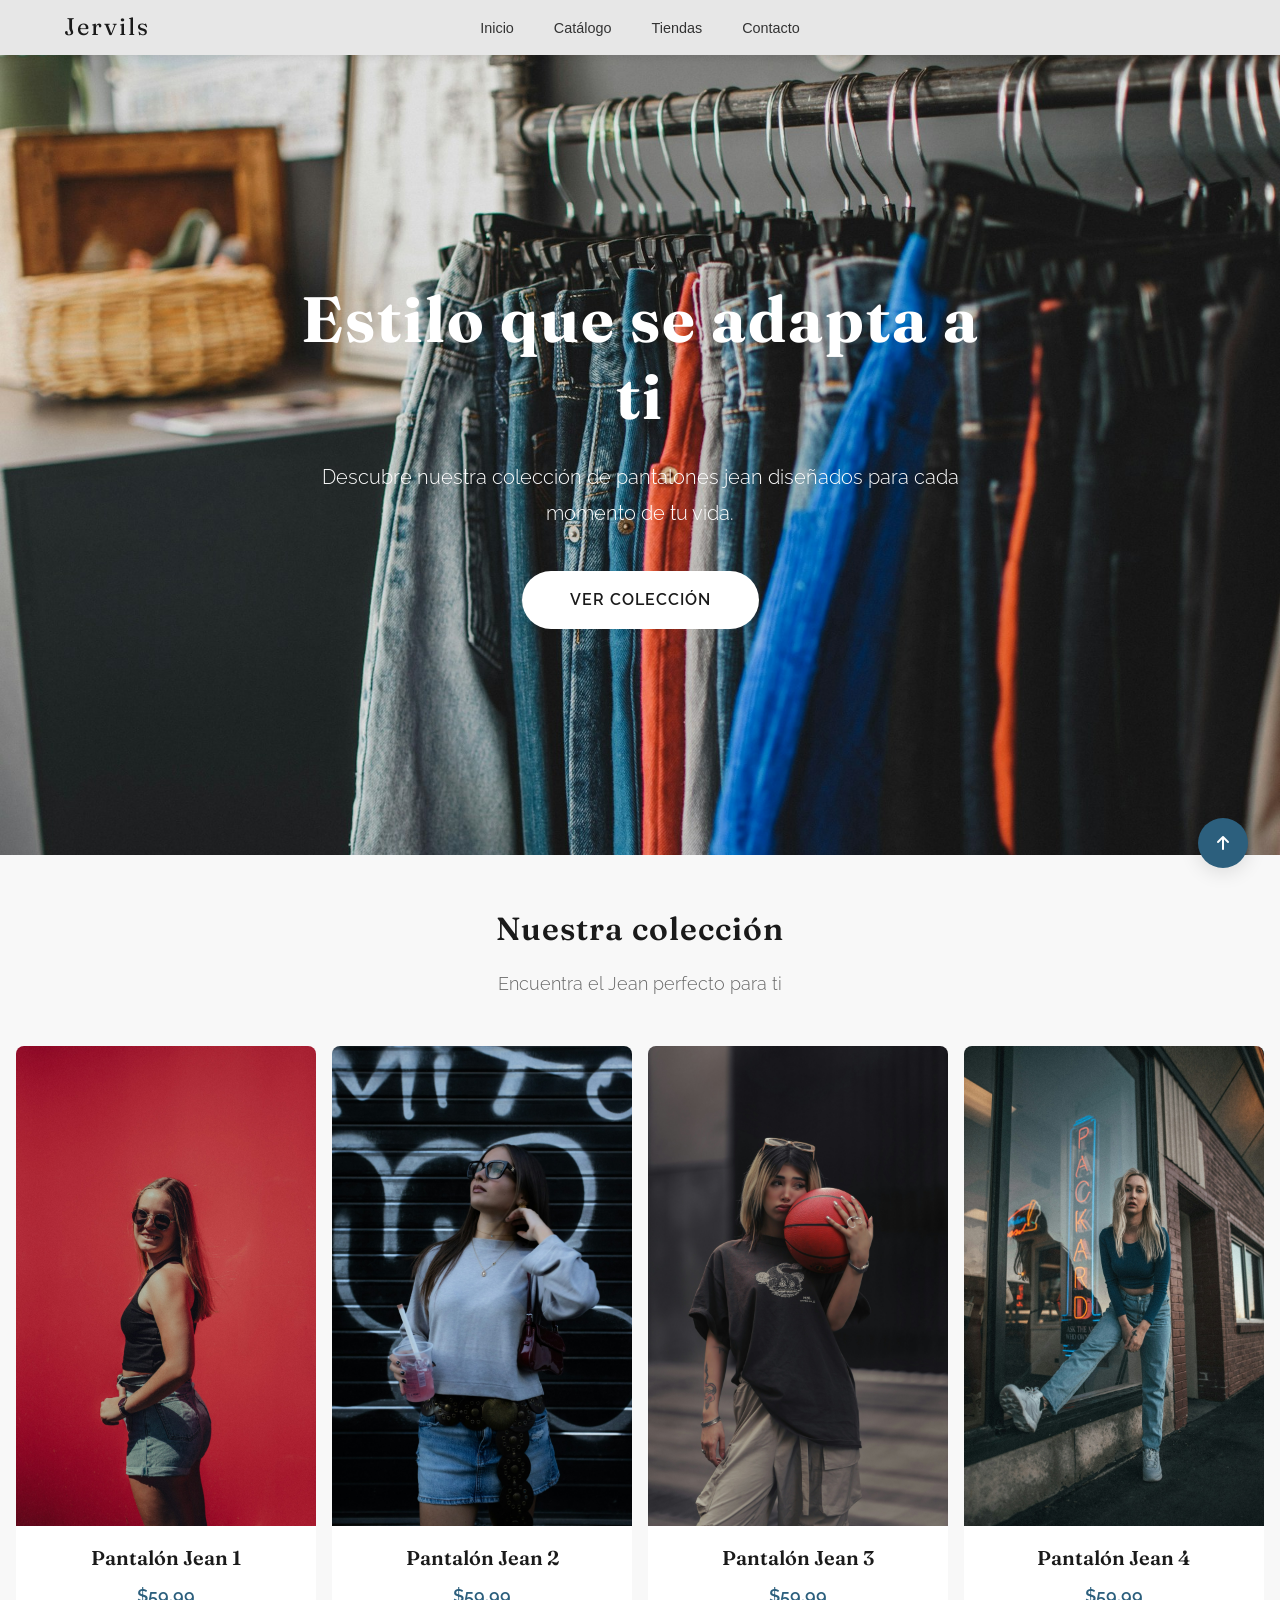
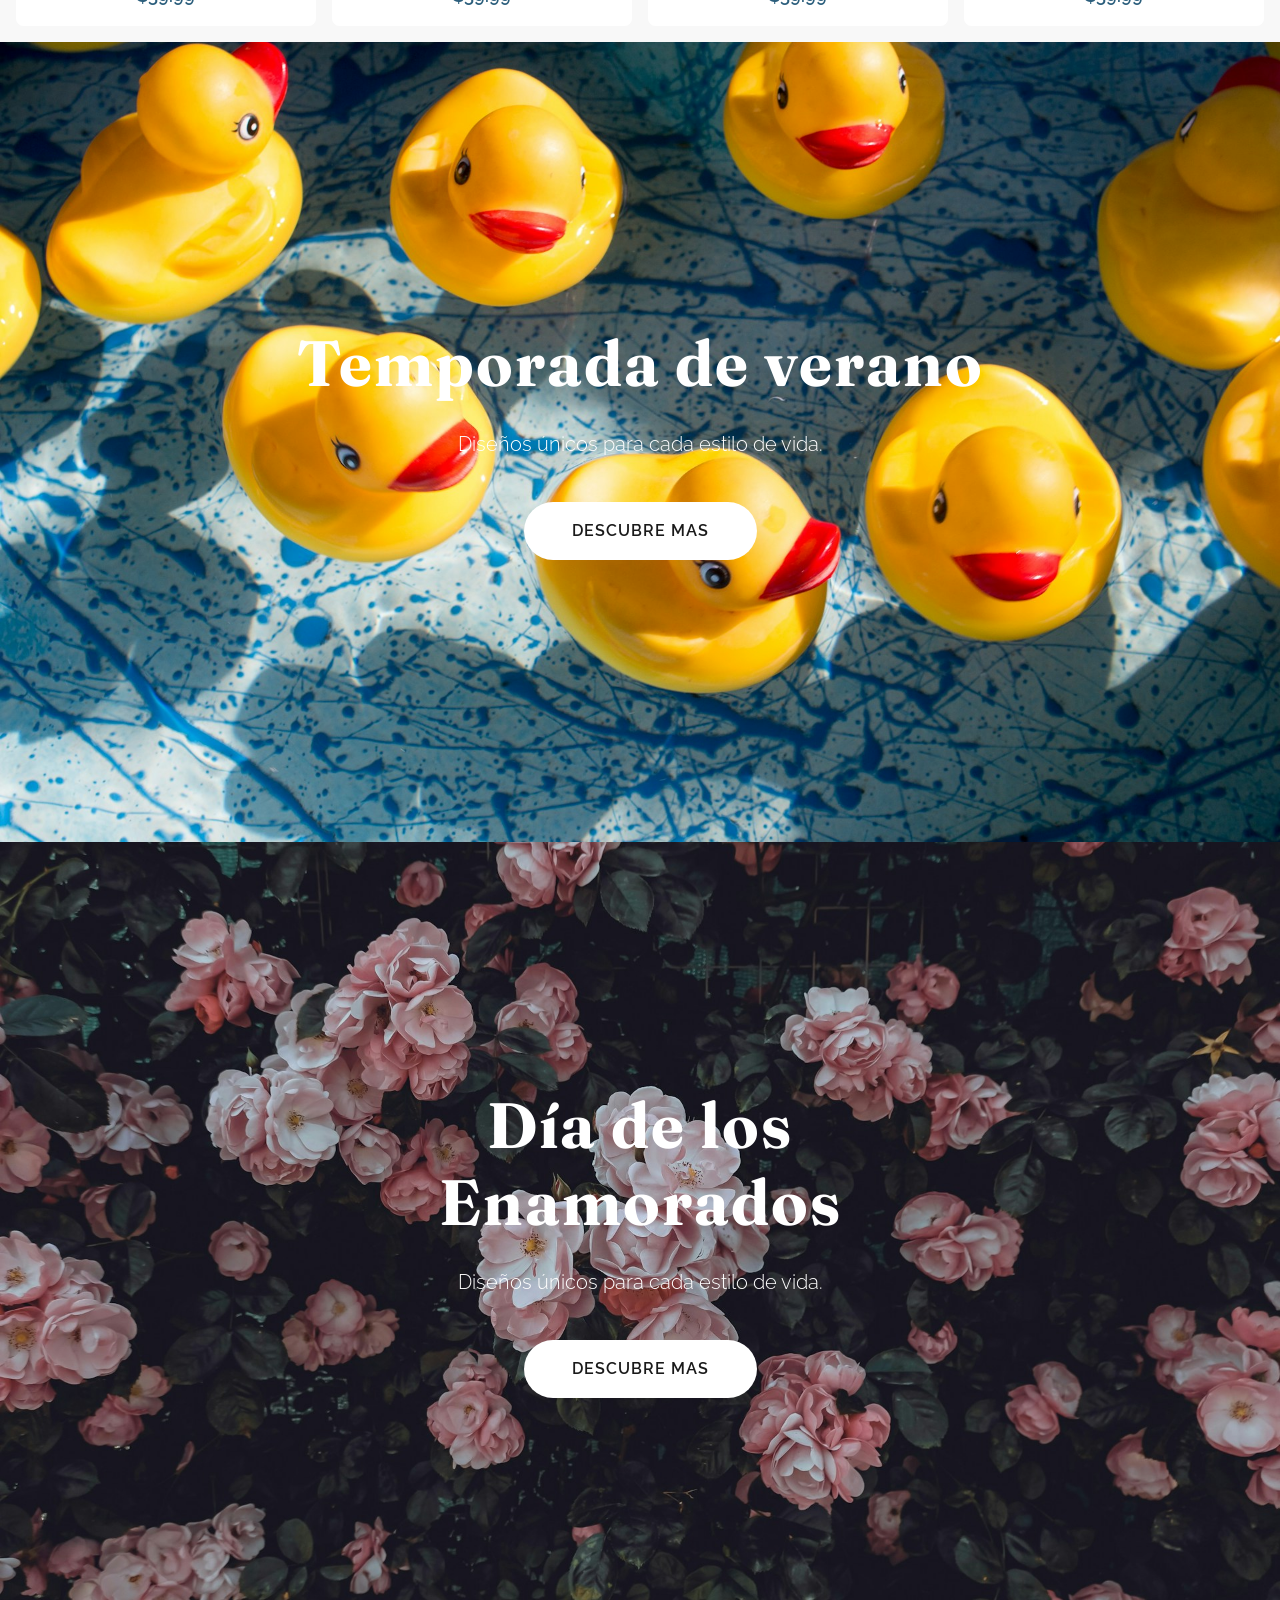
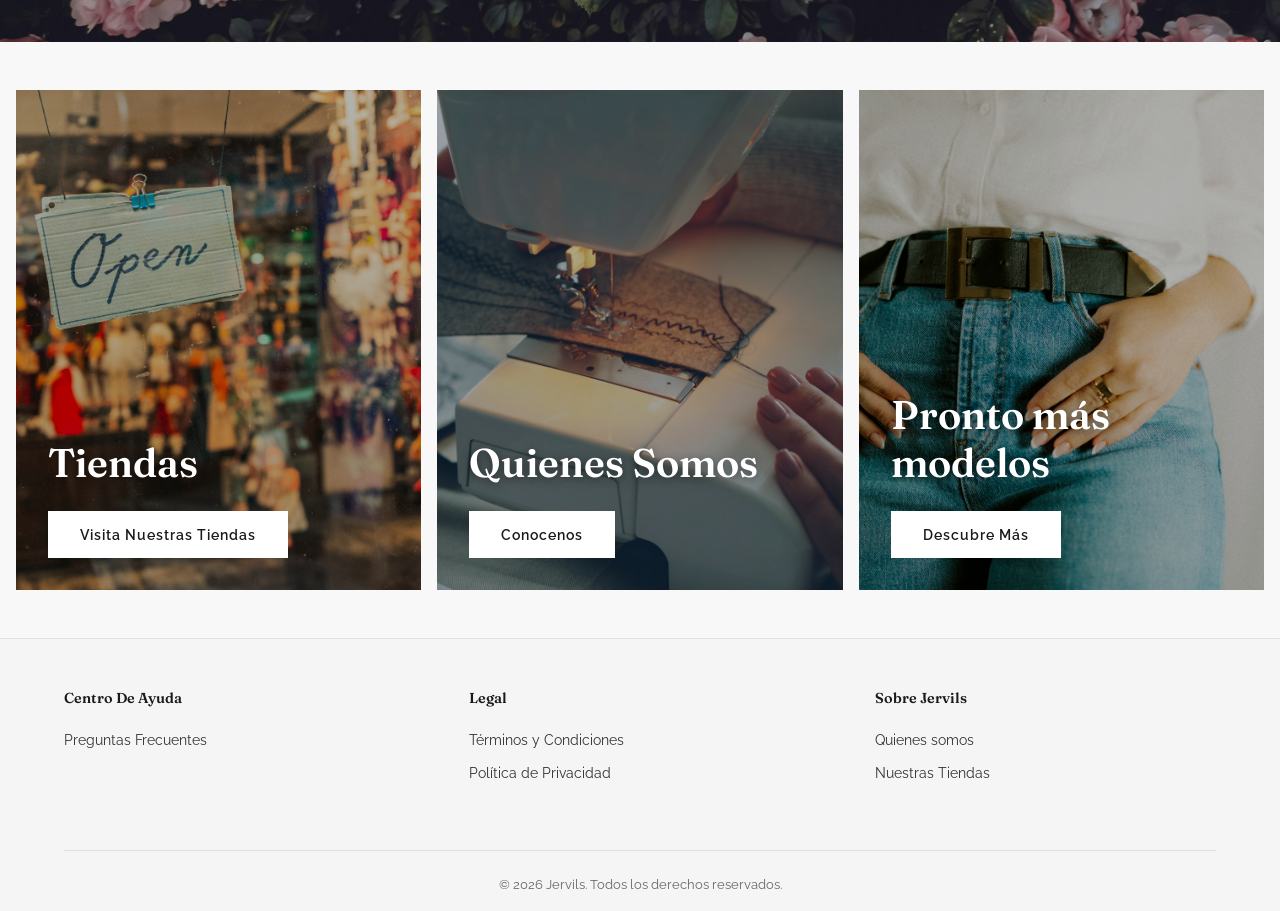
==== commit 76e070fb: "feat: creación y diseño de las paginas about y faq" ====
--- a/index.html
+++ b/index.html
@@ -249,7 +249,7 @@
           <nav class="footer__section">
             <h2 class="footer__title">Centro de ayuda</h2>
             <ul class="footer__link">
-              <li><a href="tiendas.html">Preguntas Frecuentes</a></li>
+              <li><a href="faq.html ">Preguntas Frecuentes</a></li>
             </ul>
           </nav>
 
--- a/styles.css
+++ b/styles.css
@@ -1,13 +1,21 @@
 /* Variables CSS */
 :root {
-  --primary-color: #1a1a1a; /* Color principal del sitio web */
-  --secondary-color: #2c5f7d; /* Color secundario del sitio web */
-  --accent-color: #d4a574; /* Color de acento para botones y elementos destacados */
-  --text-color: #333333; /* Color del texto del sitio web */
-  --text-light: #666666; /* Color del texto secundario del sitio web */
-  --bg-color: #ffffff; /* Color de fondo del sitio web */
-  --bg-light: #f8f8f8; /* Color de fondo claro para secciones del sitio web */
-  --border-color: #e0e0e0; /* Color de borde para elementos del sitio web */
+  --primary-color: #1a1a1a;
+  /* Color principal del sitio web */
+  --secondary-color: #2c5f7d;
+  /* Color secundario del sitio web */
+  --accent-color: #d4a574;
+  /* Color de acento para botones y elementos destacados */
+  --text-color: #333333;
+  /* Color del texto del sitio web */
+  --text-light: #666666;
+  /* Color del texto secundario del sitio web */
+  --bg-color: #ffffff;
+  /* Color de fondo del sitio web */
+  --bg-light: #f8f8f8;
+  /* Color de fondo claro para secciones del sitio web */
+  --border-color: #e0e0e0;
+  /* Color de borde para elementos del sitio web */
 
   /* Fuentes */
   --font-display: "Fraunces", serif;
@@ -31,29 +39,36 @@
   --shadow-lg: 0 8px 40px rgba(0, 0, 0, 0.15);
 
   /* Transiciones */
-  --transition-normal: 300ms ease; /* Transición suave */
+  --transition-normal: 300ms ease;
+  /* Transición suave */
 }
 
 * {
   /* Sirve para establecer estilos globales para todos los elementos del sitio web */
-  box-sizing: border-box; /* Sirve para incluir el padding y el borde en el tamaño total de los elementos */
-  margin: 0; /* Elimina el margen predeterminado de los elementos */
-  padding: 0; /* Elimina el padding predeterminado de los elementos */
-}
+  box-sizing: border-box;
+  /* Sirve para incluir el padding y el borde en el tamaño total de los elementos */
+  margin: 0;
+  /* Elimina el margen predeterminado de los elementos */
+  padding: 0;
+  /* Elimina el padding predeterminado de los elementos */
+}
+
 html {
   /* Sirve para establecer estilos para el elemento raíz del sitio web */
-  scroll-behavior: smooth; /* Desplazamiento suave al hacer clic en los enlaces */
+  scroll-behavior: smooth;
+  /* Desplazamiento suave al hacer clic en los enlaces */
 }
 
 body {
   /* Sirve para establecer estilos para el cuerpo del sitio web */
   font-family: var(--font-body);
   font-size: var(--normal-size);
-  color: var(--text-color); /* Color del texto del sitio web */
-  background-color: var(
-    --bg-color
-  ); /* Establece un fondo claro para el sitio web */
-  line-height: 1.6; /* Sirve para mejorar la legibilidad del texto al aumentar el espacio entre líneas */
+  color: var(--text-color);
+  /* Color del texto del sitio web */
+  background-color: var(--bg-color);
+  /* Establece un fondo claro para el sitio web */
+  line-height: 1.6;
+  /* Sirve para mejorar la legibilidad del texto al aumentar el espacio entre líneas */
 }
 
 h1,
@@ -66,43 +81,61 @@
   font-weight: 600;
   font-variation-settings:
     "SOFT" 0,
-    /* Sirve para establecer la suavidad de las fuentes variables */ "WONK" 0; /* Sirve para establecer la irregularidad de las fuentes variables */
+    /* Sirve para establecer la suavidad de las fuentes variables */
+    "WONK" 0;
+  /* Sirve para establecer la irregularidad de las fuentes variables */
 }
 
 a {
   /* Establece estilos para los enlaces del sitio web */
-  text-decoration: none; /* Elimina el subrayado de los enlaces */
-  color: inherit; /* Sirve para heredar el color del texto del elemento padre */
-}
+  text-decoration: none;
+  /* Elimina el subrayado de los enlaces */
+  color: inherit;
+  /* Sirve para heredar el color del texto del elemento padre */
+}
+
 img {
-  display: block; /* Elimina el espacio debajo de las imágenes al establecer su visualización como bloque */
-  max-width: 100%; /* Sirve para hacer que las imágenes sean responsivas al limitar su ancho máximo al 100% del contenedor padre */
-  height: auto; /* Sirve para mantener la proporción de las imágenes al ajustar su altura automáticamente en función de su ancho */
-}
+  display: block;
+  /* Elimina el espacio debajo de las imágenes al establecer su visualización como bloque */
+  max-width: 100%;
+  /* Sirve para hacer que las imágenes sean responsivas al limitar su ancho máximo al 100% del contenedor padre */
+  height: auto;
+  /* Sirve para mantener la proporción de las imágenes al ajustar su altura automáticamente en función de su ancho */
+}
+
 ul {
-  list-style: none; /* Elimina los puntos de las listas del .nav */
-}
+  list-style: none;
+  /* Elimina los puntos de las listas del .nav */
+}
+
 .container {
-  max-width: 1200px; /* Establece un ancho máximo para el contenedor */
-  margin: 0 auto; /* Centra el contenedor horizontalmente */
-  padding: 0 1.5rem; /* Sirve para agregar un poco de espacio a los lados del contenedor */
+  max-width: 1200px;
+  /* Establece un ancho máximo para el contenedor */
+  margin: 0 auto;
+  /* Centra el contenedor horizontalmente */
+  padding: 0 1.5rem;
+  /* Sirve para agregar un poco de espacio a los lados del contenedor */
 }
 
 .skip-link {
   position: absolute;
-  top: -100px; /* Posiciona el enlace de salto fuera de la vista */
+  top: -100px;
+  /* Posiciona el enlace de salto fuera de la vista */
   left: 0;
-  z-index: 1000; /* Asegura que el enlace de salto esté por encima de otros elementos */
+  z-index: 1000;
+  /* Asegura que el enlace de salto esté por encima de otros elementos */
   padding: 0.75rem 1.5rem;
   background-color: var(--primary-color);
   color: var(--bg-color);
   font-weight: 600;
   text-decoration: none;
 }
+
 .skip-link:focus {
   /* Cuando el enlace recibe foco, se muestra en la parte superior de la página */
   top: 0;
 }
+
 .visually-hidden {
   /* Se usa para textos que los lectores de pantalla necesitan pero que visualmente no deben mostrarse (como títulos ocultos). */
   position: absolute;
@@ -115,10 +148,13 @@
   white-space: nowrap;
   border: 0;
 }
+
 .section_header {
   text-align: center;
-  margin-bottom: 3rem; /* Sirve para agregar un espacio debajo del encabezado de la sección */
-}
+  margin-bottom: 3rem;
+  /* Sirve para agregar un espacio debajo del encabezado de la sección */
+}
+
 .section_title {
   font-family: var(--font-display);
   font-size: var(--h2-size);
@@ -127,6 +163,7 @@
   margin-bottom: 1rem;
   letter-spacing: 1px;
 }
+
 .section_subtitle {
   font-size: 1.1rem;
   color: var(--text-light);
@@ -138,26 +175,36 @@
 .header {
   position: relative;
   width: 100%;
-  background-color: rgba(
-    225,
-    225,
-    225,
-    0.8
-  ); /* Fondo del header semitransparente */
-  backdrop-filter: blur(10px); /* Fondo borroso */
-  box-shadow: var(--shadow-sm); /* Sombra para dar profundidad al header */
-  z-index: 100; /* Header por encima de otros elementos */
+  background-color: rgba(225,
+      225,
+      225,
+      0.8);
+  /* Fondo del header semitransparente */
+  backdrop-filter: blur(10px);
+  /* Fondo borroso */
+  box-shadow: var(--shadow-sm);
+  /* Sombra para dar profundidad al header */
+  z-index: 100;
+  /* Header por encima de otros elementos */
   transition:
     background-color var(--transition-normal),
-    box-shadow var(--transition-normal); /* sirve para hacer una transición suave al cambiar el color de fondo y la sombra del header */
-  height: 55px; /* Altura del header */
-}
+    box-shadow var(--transition-normal);
+  /* sirve para hacer una transición suave al cambiar el color de fondo y la sombra del header */
+  height: 55px;
+  /* Altura del header */
+}
+
 .nav {
-  height: 55px; /* Altura de la barra de navegación */
-  display: grid; /* Sirve para establecer un diseño de cuadrícula para la barra de navegación */
-  grid-template-columns: 1fr auto 1fr; /* Sirve para establecer las columnas de la barra de navegación */
-  align-items: center; /* Sirve para alinear los elementos de la barra de navegación verticalmente */
-}
+  height: 55px;
+  /* Altura de la barra de navegación */
+  display: grid;
+  /* Sirve para establecer un diseño de cuadrícula para la barra de navegación */
+  grid-template-columns: 1fr auto 1fr;
+  /* Sirve para establecer las columnas de la barra de navegación */
+  align-items: center;
+  /* Sirve para alinear los elementos de la barra de navegación verticalmente */
+}
+
 .nav__logo a {
   font-family: var(--font-display);
   font-size: 1.5rem;
@@ -166,30 +213,44 @@
   letter-spacing: 2px;
   transition: color var(--transition-normal);
 }
+
 .nav__logo a:hover {
   /* Cambia el color del logo al pasar el mouse por encima */
   color: var(--secondary-color);
 }
+
 .nav__list {
-  display: flex; /* flex sirve para centrar los elementos de la lista de navegación horizontalmente */
-  gap: 2.5rem; /* Sirve para establecer un espacio entre los elementos de la lista de navegación */
-  align-items: center; /* Sirve para alinear los elementos de la lista de navegación verticalmente */
-  justify-content: center; /* Sirve para centrar los elementos de la lista de navegación horizontalmente */
-}
+  display: flex;
+  /* flex sirve para centrar los elementos de la lista de navegación horizontalmente */
+  gap: 2.5rem;
+  /* Sirve para establecer un espacio entre los elementos de la lista de navegación */
+  align-items: center;
+  /* Sirve para alinear los elementos de la lista de navegación verticalmente */
+  justify-content: center;
+  /* Sirve para centrar los elementos de la lista de navegación horizontalmente */
+}
+
 .nav__link {
   font-family: Arial, Helvetica, sans-serif;
   font-size: 0.9rem;
   font-weight: 400;
   color: var(--text-color);
-  text-transform: none; /* Evita que los enlaces de navegación se transformen a mayúsculas o minúsculas */
-  letter-spacing: 0; /* Elimina el espacio entre letras de los enlaces de navegación */
-  transition: color var(--transition-normal); /* Sirve para hacer una transición suave al cambiar el color de los enlaces de navegación */
-  position: relative; /* Sirve para posicionar los enlaces de navegación de forma relativa, lo que permite que el efecto de subrayado se posicione correctamente */
-}
+  text-transform: none;
+  /* Evita que los enlaces de navegación se transformen a mayúsculas o minúsculas */
+  letter-spacing: 0;
+  /* Elimina el espacio entre letras de los enlaces de navegación */
+  transition: color var(--transition-normal);
+  /* Sirve para hacer una transición suave al cambiar el color de los enlaces de navegación */
+  position: relative;
+  /* Sirve para posicionar los enlaces de navegación de forma relativa, lo que permite que el efecto de subrayado se posicione correctamente */
+}
+
 .nav__link::after {
   /* Sirve para agregar un efecto de subrayado a los enlaces de navegación */
-  content: ""; /* Agregar un contenido vacío después de cada enlace de navegación para que se muestre el efecto de subrayado */
-  position: absolute; /* Posiciona el efecto de subrayado debajo de cada enlace de navegación */
+  content: "";
+  /* Agregar un contenido vacío después de cada enlace de navegación para que se muestre el efecto de subrayado */
+  position: absolute;
+  /* Posiciona el efecto de subrayado debajo de cada enlace de navegación */
   bottom: -5px;
   left: 0;
   width: 0;
@@ -197,12 +258,15 @@
   background-color: var(--secondary-color);
   transition: width var(--transition-normal);
 }
+
 .nav__link:hover {
   /* Cambia el color de los enlaces de navegación al pasar el mouse por encima */
   color: var(--secondary-color);
 }
+
 .nav__link:hover::after {
-  width: 100%; /* Expande el efecto de subrayado al 100% del ancho del enlace de navegación */
+  width: 100%;
+  /* Expande el efecto de subrayado al 100% del ancho del enlace de navegación */
 }
 
 /* Hero */
@@ -222,12 +286,14 @@
   left: 0;
   width: 100%;
   height: 100%;
-  object-fit: cover; /* Sirve para cubrir toda el área del hero sin distorsionar la imagen */
+  object-fit: cover;
+  /* Sirve para cubrir toda el área del hero sin distorsionar la imagen */
 }
 
 .hero__container {
   position: relative;
-  z-index: 2; /* Sirve para colocar el contenido del hero por encima de la imagen de fondo */
+  z-index: 2;
+  /* Sirve para colocar el contenido del hero por encima de la imagen de fondo */
 }
 
 .hero__content {
@@ -237,6 +303,7 @@
   max-width: 700px;
   margin: 0 auto;
 }
+
 .hero__title {
   font-family: var(--font-display);
   font-size: var(--h1-size);
@@ -244,14 +311,17 @@
   margin-bottom: 1.5rem;
   line-height: 1.2;
   letter-spacing: 2px;
-  animation: fadeInUp 0.8s ease; /* Sirve para agregar una animación de desvanecimiento y movimiento hacia arriba al título del hero */
-}
+  animation: fadeInUp 0.8s ease;
+  /* Sirve para agregar una animación de desvanecimiento y movimiento hacia arriba al título del hero */
+}
+
 .hero__description {
   font-size: 1.25rem;
   margin-bottom: 2.5rem;
   line-height: 1.8;
   font-weight: 300;
-  animation: fadeInUp 0.8s ease 0.2s both; /* Sirve para agregar una animación de desvanecimiento y movimiento hacia arriba al texto descriptivo del hero con un retraso de 0.2 segundos */
+  animation: fadeInUp 0.8s ease 0.2s both;
+  /* Sirve para agregar una animación de desvanecimiento y movimiento hacia arriba al texto descriptivo del hero con un retraso de 0.2 segundos */
 }
 
 .hero__button {
@@ -261,22 +331,23 @@
   color: var(--primary-color);
   border-radius: var(--radius-full);
   font-weight: 600;
-  text-transform: uppercase; /* Sirve para transformar el texto del botón del hero a mayúsculas */
+  text-transform: uppercase;
+  /* Sirve para transformar el texto del botón del hero a mayúsculas */
   letter-spacing: 1px;
   transition:
     background-color var(--transition-normal),
     color var(--transition-normal),
     transform var(--transition-normal),
     box-shadow var(--transition-normal);
-  animation: fadeInUp 0.8s ease 0.4s both; /* Sirve para agregar una animación de desvanecimiento y movimiento hacia arriba al botón del hero con un retraso de 0.4 segundos */
+  animation: fadeInUp 0.8s ease 0.4s both;
+  /* Sirve para agregar una animación de desvanecimiento y movimiento hacia arriba al botón del hero con un retraso de 0.4 segundos */
 }
 
 .hero__button:hover {
   background-color: var(--accent-color);
   color: white;
-  transform: translateY(
-    -3px
-  ); /* Sirve para mover el botón del hero hacia arriba al pasar el mouse por encima */
+  transform: translateY(-3px);
+  /* Sirve para mover el botón del hero hacia arriba al pasar el mouse por encima */
   box-shadow: var(--shadow-lg);
 }
 
@@ -286,28 +357,39 @@
   padding-top: 3rem;
   background-color: var(--bg-light);
 }
+
 .catalogo .container {
-  max-width: 100%; /* Establece un ancho máximo para el contenedor del catálogo */
-  padding: 0 1rem 1rem; /* Sirve para agregar un poco de espacio a los lados y debajo del contenedor del catálogo */
-}
+  max-width: 100%;
+  /* Establece un ancho máximo para el contenedor del catálogo */
+  padding: 0 1rem 1rem;
+  /* Sirve para agregar un poco de espacio a los lados y debajo del contenedor del catálogo */
+}
+
 .catalogo__grid {
-  display: grid; /* Sirve para establecer un diseño de cuadrícula para los productos del catálogo */
-  grid-template-columns: repeat(
-    4,
-    1fr
-  ); /* Numero de columnas: 4, espacio entre columnas: 1rem */
-  gap: 1rem; /* Sirve para establecer un espacio entre los productos del catálogo */
-  margin: 0 auto; /* Sirve para centrar los productos del catálogo horizontalmente */
-}
+  display: grid;
+  /* Sirve para establecer un diseño de cuadrícula para los productos del catálogo */
+  grid-template-columns: repeat(4,
+      1fr);
+  /* Numero de columnas: 4, espacio entre columnas: 1rem */
+  gap: 1rem;
+  /* Sirve para establecer un espacio entre los productos del catálogo */
+  margin: 0 auto;
+  /* Sirve para centrar los productos del catálogo horizontalmente */
+}
+
 .product__card {
   background-color: white;
-  overflow: hidden; /* Sirve para ocultar cualquier contenido que se desborde del contenedor de la tarjeta del producto */
+  overflow: hidden;
+  /* Sirve para ocultar cualquier contenido que se desborde del contenedor de la tarjeta del producto */
   border-radius: var(--radius-md);
   transition:
     transform var(--transition-normal),
-    box-shadow var(--transition-normal); /* Sirve para hacer una transición suave al transformar y agregar sombra a la tarjeta del producto */
-  cursor: pointer; /* Cambia el cursor a un puntero al pasar el mouse por encima de la tarjeta del producto */
-}
+    box-shadow var(--transition-normal);
+  /* Sirve para hacer una transición suave al transformar y agregar sombra a la tarjeta del producto */
+  cursor: pointer;
+  /* Cambia el cursor a un puntero al pasar el mouse por encima de la tarjeta del producto */
+}
+
 .product__card--animate {
   /* Sirve para animar la tarjeta del producto */
   opacity: 0;
@@ -316,39 +398,49 @@
     opacity 0.6 ease,
     transform 0.6s ease;
 }
+
 .product__card--visible {
   /* Sirve para hacer que la tarjeta del producto se muestre cuando se anima */
   opacity: 1;
   transform: translateY(0);
 }
+
 .product__card:hover {
   transform: translateY(-10px);
   box-shadow: var(--shadow-lg);
 }
+
 .product__image {
   width: 100%;
   height: auto;
   min-height: 480px;
-  overflow: hidden; /* Sirve para ocultar cualquier contenido que se desborde del contenedor de la imagen del producto */
+  overflow: hidden;
+  /* Sirve para ocultar cualquier contenido que se desborde del contenedor de la imagen del producto */
   position: relative;
   background-color: var(--bg-light);
 }
+
 .product__image img {
   /* sirve para establecer estilos para la imagen del producto */
   width: 100%;
   height: 100%;
-  object-fit: cover; /* Sirve para cubrir toda el área de la imagen del producto sin distorsionar la imagen */
-  transition: transform var(--transition-normal); /* Sirve para hacer una transición suave al transformar la imagen del producto */
-}
+  object-fit: cover;
+  /* Sirve para cubrir toda el área de la imagen del producto sin distorsionar la imagen */
+  transition: transform var(--transition-normal);
+  /* Sirve para hacer una transición suave al transformar la imagen del producto */
+}
+
 .product__card:hover .product__image img {
   /* Sirve para hacer una transición suave al transformar la imagen del producto al pasar el mouse por encima de la tarjeta del producto */
   transform: scale(1.1);
 }
+
 .product__info {
   padding: 1rem;
   text-align: center;
   background-color: white;
 }
+
 .product__name {
   font-family: var(--font-display);
   font-size: var(--h3-size);
@@ -356,6 +448,7 @@
   margin-bottom: 0.5rem;
   color: var(--primary-color);
 }
+
 .product__price {
   font-size: 1.1rem;
   font-weight: 600;
@@ -367,31 +460,41 @@
   padding: 3rem 0;
   background-color: var(--bg-light);
 }
+
 .hero-columns__container {
-  display: grid; /* Sirve para establecer un diseño de cuadrícula para las columnas del hero */
-  grid-template-columns: repeat(
-    3,
-    1fr
-  ); /* Numero de columnas: 3, espacio entre columnas: 1rem */
-  gap: 1rem; /* Sirve para establecer un espacio entre las columnas del hero */
+  display: grid;
+  /* Sirve para establecer un diseño de cuadrícula para las columnas del hero */
+  grid-template-columns: repeat(3,
+      1fr);
+  /* Numero de columnas: 3, espacio entre columnas: 1rem */
+  gap: 1rem;
+  /* Sirve para establecer un espacio entre las columnas del hero */
   max-width: 100%;
-  padding: 0 1rem; /* Sirve para agregar un poco de espacio a los lados del contenedor de las columnas del hero */
-  margin: auto; /* Sirve para centrar el contenedor de las columnas del hero horizontalmente */
-}
+  padding: 0 1rem;
+  /* Sirve para agregar un poco de espacio a los lados del contenedor de las columnas del hero */
+  margin: auto;
+  /* Sirve para centrar el contenedor de las columnas del hero horizontalmente */
+}
+
 .hero-columns__item {
   /* Sirve para establecer estilos para cada columna del hero */
-  position: relative; /* Sirve para posicionar el contenido de cada columna del hero de forma relativa, lo que permite que el efecto de superposición se posicione correctamente */
+  position: relative;
+  /* Sirve para posicionar el contenido de cada columna del hero de forma relativa, lo que permite que el efecto de superposición se posicione correctamente */
   height: 500px;
-  overflow: hidden; /* Sirve para ocultar cualquier contenido que se desborde del contenedor de cada columna del hero */
-  cursor: pointer; /* Cambia el cursor a un puntero al pasar el mouse por encima de cada columna del hero */
+  overflow: hidden;
+  /* Sirve para ocultar cualquier contenido que se desborde del contenedor de cada columna del hero */
+  cursor: pointer;
+  /* Cambia el cursor a un puntero al pasar el mouse por encima de cada columna del hero */
   transition:
     transform var(--transition-normal),
     box-shadow var(--transition-normal);
 }
+
 .hero-columns__item:hover {
   transform: translateY(-10px);
   box-shadow: var(--shadow-lg);
 }
+
 .hero-columns__bg {
   /* Sirve para establecer estilos para la imagen de fondo de cada columna del hero, acomodar */
   width: 100%;
@@ -399,10 +502,12 @@
   object-fit: cover;
   transition: transform 0.5 ease;
 }
+
 .hero-columns__item:hover .hero-columns__bg {
   /* Sirve para hacer una transición suave al transformar la imagen de fondo de cada columna del hero al pasar el mouse por encima de cada columna del hero */
   transform: scale(1.05);
 }
+
 .hero-columns__overlay {
   /* Sirve para establecer estilos para la superposición de cada columna del hero */
   position: absolute;
@@ -410,26 +515,30 @@
   left: 0;
   right: 0;
   bottom: 0;
-  background-color: rgba(
-    0,
-    0,
-    0,
-    0.3
-  ); /* Superposición semitransparente para mejorar la legibilidad del texto */
-  transition: background-color var(--transition-normal); /* Sirve para hacer una transición suave al cambiar el color de fondo de la superposición de cada columna del hero */
-}
+  background-color: rgba(0,
+      0,
+      0,
+      0.3);
+  /* Superposición semitransparente para mejorar la legibilidad del texto */
+  transition: background-color var(--transition-normal);
+  /* Sirve para hacer una transición suave al cambiar el color de fondo de la superposición de cada columna del hero */
+}
+
 .hero-columns__item:hover .hero-columns__overlay {
   background-color: rgba(0, 0, 0, 0.5);
 }
+
 .hero-columns__content {
   /* Sirve para establecer estilos para el contenido de cada columna del hero */
   position: absolute;
   bottom: 2rem;
   left: 2rem;
   right: 2rem;
-  z-index: 2; /* Sirve para colocar el contenido de cada columna del hero por encima de la imagen de fondo y la superposición */
+  z-index: 2;
+  /* Sirve para colocar el contenido de cada columna del hero por encima de la imagen de fondo y la superposición */
   text-align: left;
 }
+
 .hero-columns__title {
   font-family: var(--font-display);
   font-size: 2.5rem;
@@ -437,8 +546,10 @@
   color: white;
   margin-bottom: 1.5rem;
   line-height: 1.2;
-  text-shadow: 0 2px 10px rgba(0, 0, 0, 0.5); /* Sombra para mejorar la legibilidad del título de cada columna del hero */
-}
+  text-shadow: 0 2px 10px rgba(0, 0, 0, 0.5);
+  /* Sombra para mejorar la legibilidad del título de cada columna del hero */
+}
+
 .hero-columns__button {
   display: inline-block;
   padding: 0.75rem 2rem;
@@ -448,12 +559,14 @@
   border-radius: 0;
   font-weight: 600;
   font-size: 0.9rem;
-  text-transform: capitalize; /* Sirve para transformar el texto del botón de cada columna del hero a mayúscula solo la primera letra de cada palabra */
+  text-transform: capitalize;
+  /* Sirve para transformar el texto del botón de cada columna del hero a mayúscula solo la primera letra de cada palabra */
   letter-spacing: 1px;
   transition:
     background-color var(--transition-normal),
     color var(--transition-normal);
 }
+
 .hero-columns__button:hover {
   background-color: var(--accent-color);
   color: white;
@@ -463,7 +576,8 @@
 .footer {
   background-color: #f5f5f5;
   color: var(--text-color);
-  padding: 3rem 0 1rem; /* 3rm a los lados, 0 arriba y 1rm hacia abajo */
+  padding: 3rem 0 1rem;
+  /* 3rm a los lados, 0 arriba y 1rm hacia abajo */
   border-top: 1px solid #e0e0e0;
 }
 
@@ -481,19 +595,23 @@
   color: var(--primary-color);
   text-transform: capitalize;
 }
+
 .footer__link {
   display: flex;
   flex-direction: column;
   gap: 0.5rem;
 }
+
 .footer__link a {
   color: var(--text-color);
   font-size: 0.9rem;
   transition: color var(--transition-normal);
 }
+
 .footer__link a:hover {
   color: var(--secondary-color);
 }
+
 .footer__bottom {
   text-align: center;
   font-size: 0.8rem;
@@ -523,12 +641,15 @@
     visibility var(--transition-normal),
     background-color var(--transition-normal),
     transform var(--transition-normal);
-  z-index: 999; /* Sirve para colocar el botón de scroll to top por encima de otros elementos */
-}
+  z-index: 999;
+  /* Sirve para colocar el botón de scroll to top por encima de otros elementos */
+}
+
 .scroll-top.show {
   opacity: 1;
   visibility: visible;
 }
+
 .scroll-top:hover {
   background-color: var(--primary-color);
 }
@@ -540,6 +661,7 @@
     opacity: 0;
     transform: translateY(30px);
   }
+
   to {
     opacity: 1;
     transform: translateY(0);
@@ -570,7 +692,7 @@
   position: relative;
 }
 
-.filter__group + .filter__group {
+.filter__group+.filter__group {
   margin-left: 1rem;
 }
 
@@ -629,7 +751,7 @@
   z-index: 100;
 }
 
-.filter__dropdown.active + .filter__dropdown-menu {
+.filter__dropdown.active+.filter__dropdown-menu {
   display: flex;
 }
 
@@ -663,3 +785,317 @@
 .product__card.hide {
   display: none;
 }
+
+/* ========== 13. PÁGINA: TIENDAS ========== */
+
+.container--two-columns {
+  margin: 0 auto;
+  padding: 0 1.5rem;
+}
+
+.stores-new {
+  padding: 2rem 0;
+  background-color: var(--bg-light);
+}
+
+.stores-new__title {
+  font-family: var(--font-display);
+  font-size: 2.5rem;
+  font-weight: 600;
+  color: var(--primary-color);
+  margin-bottom: 2rem;
+  letter-spacing: 1px;
+}
+
+.stores-new__grid {
+  display: grid;
+  grid-template-columns: 1fr 1fr;
+  gap: 4rem;
+  align-items: stretch;
+}
+
+.stores-new__left {
+  position: relative;
+  display: flex;
+  flex-direction: column;
+  justify-content: flex-end;
+  overflow: hidden;
+  min-height: 500px;
+  border-radius: var(--radius-lg);
+  box-shadow: var(--shadow-lg);
+}
+
+.stores-new__left::after {
+  content: '';
+  position: absolute;
+  bottom: 0;
+  left: 0;
+  right: 0;
+  height: 65%;
+  background: linear-gradient(to top, rgba(0, 0, 0, 0.75) 0%, transparent 100%);
+  z-index: 0;
+  pointer-events: none;
+}
+
+.store-info {
+  position: relative;
+  z-index: 1;
+  padding: 2rem;
+}
+
+.store-info__header {
+  display: flex;
+  align-items: center;
+  gap: 1rem;
+  margin-bottom: 1rem;
+  padding-bottom: 1rem;
+  border-bottom: 1px solid rgba(255, 255, 255, 0.4);
+}
+
+.store-info__header i {
+  font-size: 1.5rem;
+  color: white;
+  flex-shrink: 0;
+}
+
+.store-info__title {
+  font-family: var(--font-display);
+  font-size: 1.75rem;
+  font-weight: 600;
+  color: white;
+  margin: 0;
+  flex-shrink: 0;
+}
+
+.store-info__label {
+  font-family: var(--font-body);
+  font-size: 0.9rem;
+  font-weight: 600;
+  color: rgba(255, 255, 255, 0.7);
+  text-transform: uppercase;
+  letter-spacing: 0.5px;
+  margin-bottom: 0.75rem;
+}
+
+.store-info__address {
+  font-style: normal;
+  font-size: 1rem;
+  line-height: 1.8;
+  color: rgba(255, 255, 255, 0.9);
+  margin: 0;
+}
+
+.store-map {
+  display: flex;
+  width: 100%;
+  border-radius: var(--radius-md);
+  overflow: hidden;
+  box-shadow: var(--shadow-md);
+}
+
+.store-map iframe {
+  flex: 1;
+  width: 100%;
+  border: none;
+}
+
+.stores-new__image {
+  position: absolute;
+  top: 0;
+  left: 0;
+  z-index: 0;
+  width: 100%;
+  height: 100%;
+  object-fit: cover;
+  transition: transform 0.5s ease;
+}
+
+.stores-new__left:hover .stores-new__image {
+  transform: scale(1.05);
+}
+/* ========== 14. PÁGINA: FAQ ========== */
+
+.faq-hero {
+    padding: 4rem 0 2rem 0;
+}
+
+.faq-hero__content {
+    text-align: center;
+    max-width: 700px;
+    margin: 0 auto;
+}
+
+.faq-hero__title {
+    font-family: var(--font-display);
+    font-size: 3rem;
+    font-weight: 700;
+    color: var(--primary-color);
+    margin-bottom: 1rem;
+}
+
+.faq-hero__description {
+    font-family: var(--font-body);
+    font-size: 1.2rem;
+    color: var(--text-color);
+    font-weight: 400;
+}
+
+.faq {
+    padding: 4rem 0;
+    background-color: white;
+}
+
+.faq__container {
+    max-width: 800px;
+    margin: 0 auto;
+}
+
+.faq__item {
+    background-color: white;
+    border: 1px solid var(--border-color);
+    border-radius: var(--radius-md);
+    margin-bottom: 1.5rem;
+    overflow: hidden;
+    transition: border-color var(--transition-normal), box-shadow var(--transition-normal);
+}
+
+.faq__item:hover {
+    border-color: var(--secondary-color);
+    box-shadow: var(--shadow-sm);
+}
+
+.faq__item.active {
+    border-color: var(--secondary-color);
+    box-shadow: var(--shadow-md);
+}
+
+.faq__question {
+    width: 100%;
+    padding: 1.5rem 2rem;
+    background-color: white;
+    border: none;
+    display: flex;
+    justify-content: space-between;
+    align-items: center;
+    cursor: pointer;
+    transition: background-color var(--transition-normal);
+    text-align: left;
+}
+
+.faq__question:hover {
+    background-color: var(--bg-light);
+}
+
+.faq__question span {
+    font-family: var(--font-display);
+    font-size: 1.1rem;
+    font-weight: 600;
+    color: var(--primary-color);
+    padding-right: 1rem;
+}
+
+.faq__icon {
+    font-size: 1rem;
+    color: var(--secondary-color);
+    transition: transform 0.3s ease;
+    flex-shrink: 0;
+}
+
+.faq__answer {
+    overflow: hidden;
+    background-color: white;
+}
+
+.js-enabled .faq__answer {
+    max-height: 0;
+    transition: max-height 0.4s ease;
+}
+
+.faq__answer p {
+    padding: 0 2rem 1.5rem 2rem;
+    color: var(--text-color);
+    line-height: 1.8;
+    margin: 0;
+    font-family: var(--font-body);
+}
+
+.faq__answer ul {
+    padding: 0 2rem 1.5rem 4rem;
+    margin: 0;
+}
+
+.faq__answer-item {
+    color: var(--text-color);
+    line-height: 1.8;
+    margin-bottom: 0.5rem;
+    font-family: var(--font-body);
+}
+
+.faq__answer strong {
+    color: var(--primary-color);
+    font-weight: 600;
+}
+
+.faq__cta {
+    background-color: var(--bg-light);
+    border-radius: var(--radius-md);
+    padding: 3rem 2rem;
+    text-align: center;
+    margin-top: 3rem;
+    border: 1px solid var(--border-color);
+}
+
+.faq__cta-title {
+    font-family: var(--font-display);
+    font-size: 2rem;
+    color: var(--primary-color);
+    margin-bottom: 1rem;
+}
+
+.faq__cta-description {
+    color: var(--text-color);
+    font-size: 1.1rem;
+    margin-bottom: 2rem;
+    font-family: var(--font-body);
+}
+
+.faq__button {
+    display: inline-flex;
+    align-items: center;
+    gap: 0.75rem;
+    padding: 1rem 2.5rem;
+    background-color: var(--secondary-color);
+    color: white;
+    border-radius: var(--radius-full);
+    font-weight: 600;
+    font-size: 1rem;
+    transition: background-color var(--transition-normal), transform var(--transition-normal), box-shadow var(--transition-normal);
+    box-shadow: var(--shadow-sm);
+    font-family: var(--font-body);
+}
+
+.faq__button:hover {
+    background-color: var(--primary-color);
+    transform: translateY(-2px);
+    box-shadow: var(--shadow-md);
+}
+
+.faq__button i {
+    font-size: 1.1rem;
+}
+/* ========== 15. PÁGINA: ABOUT ========== */
+
+.about-main {
+    display: block;
+}
+
+.about-image-section {
+    width: 100%;
+    line-height: 0;
+}
+
+.about-image {
+    width: 100%;
+    height: auto;
+    display: block;
+}
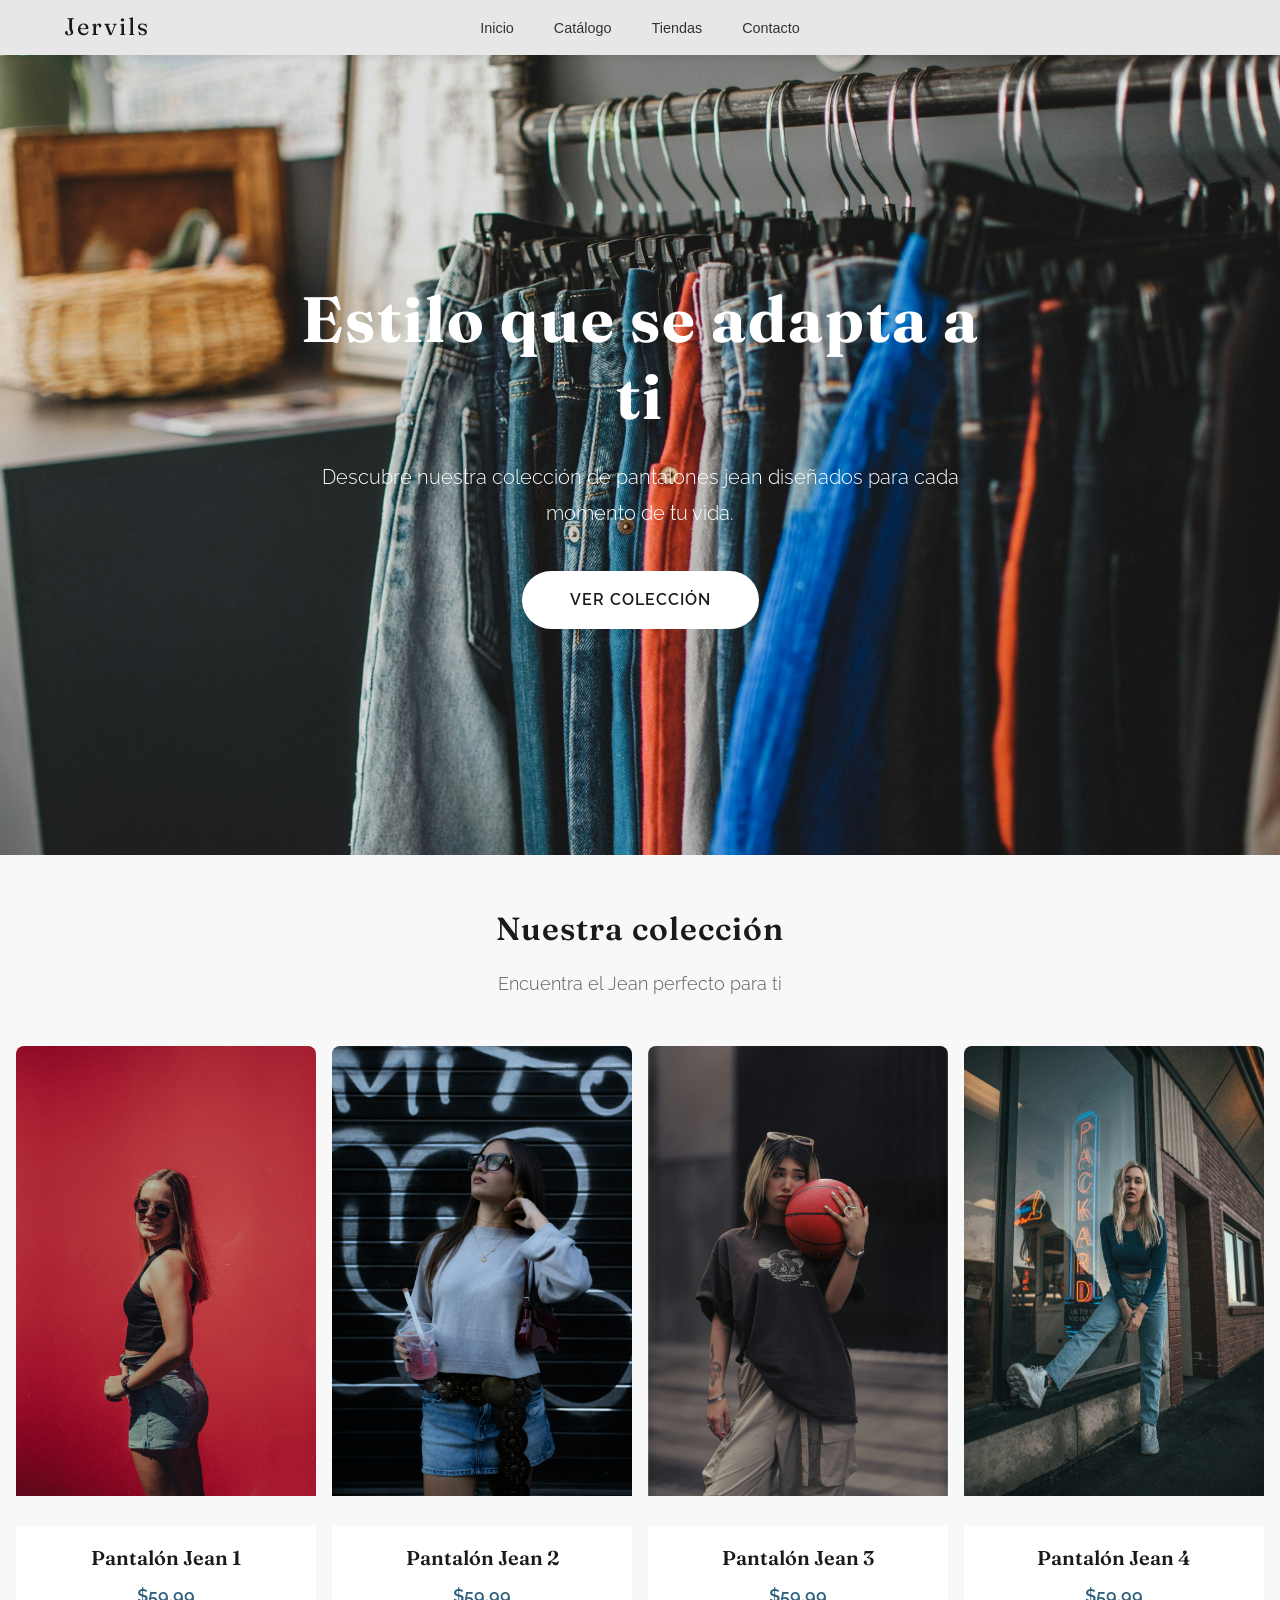
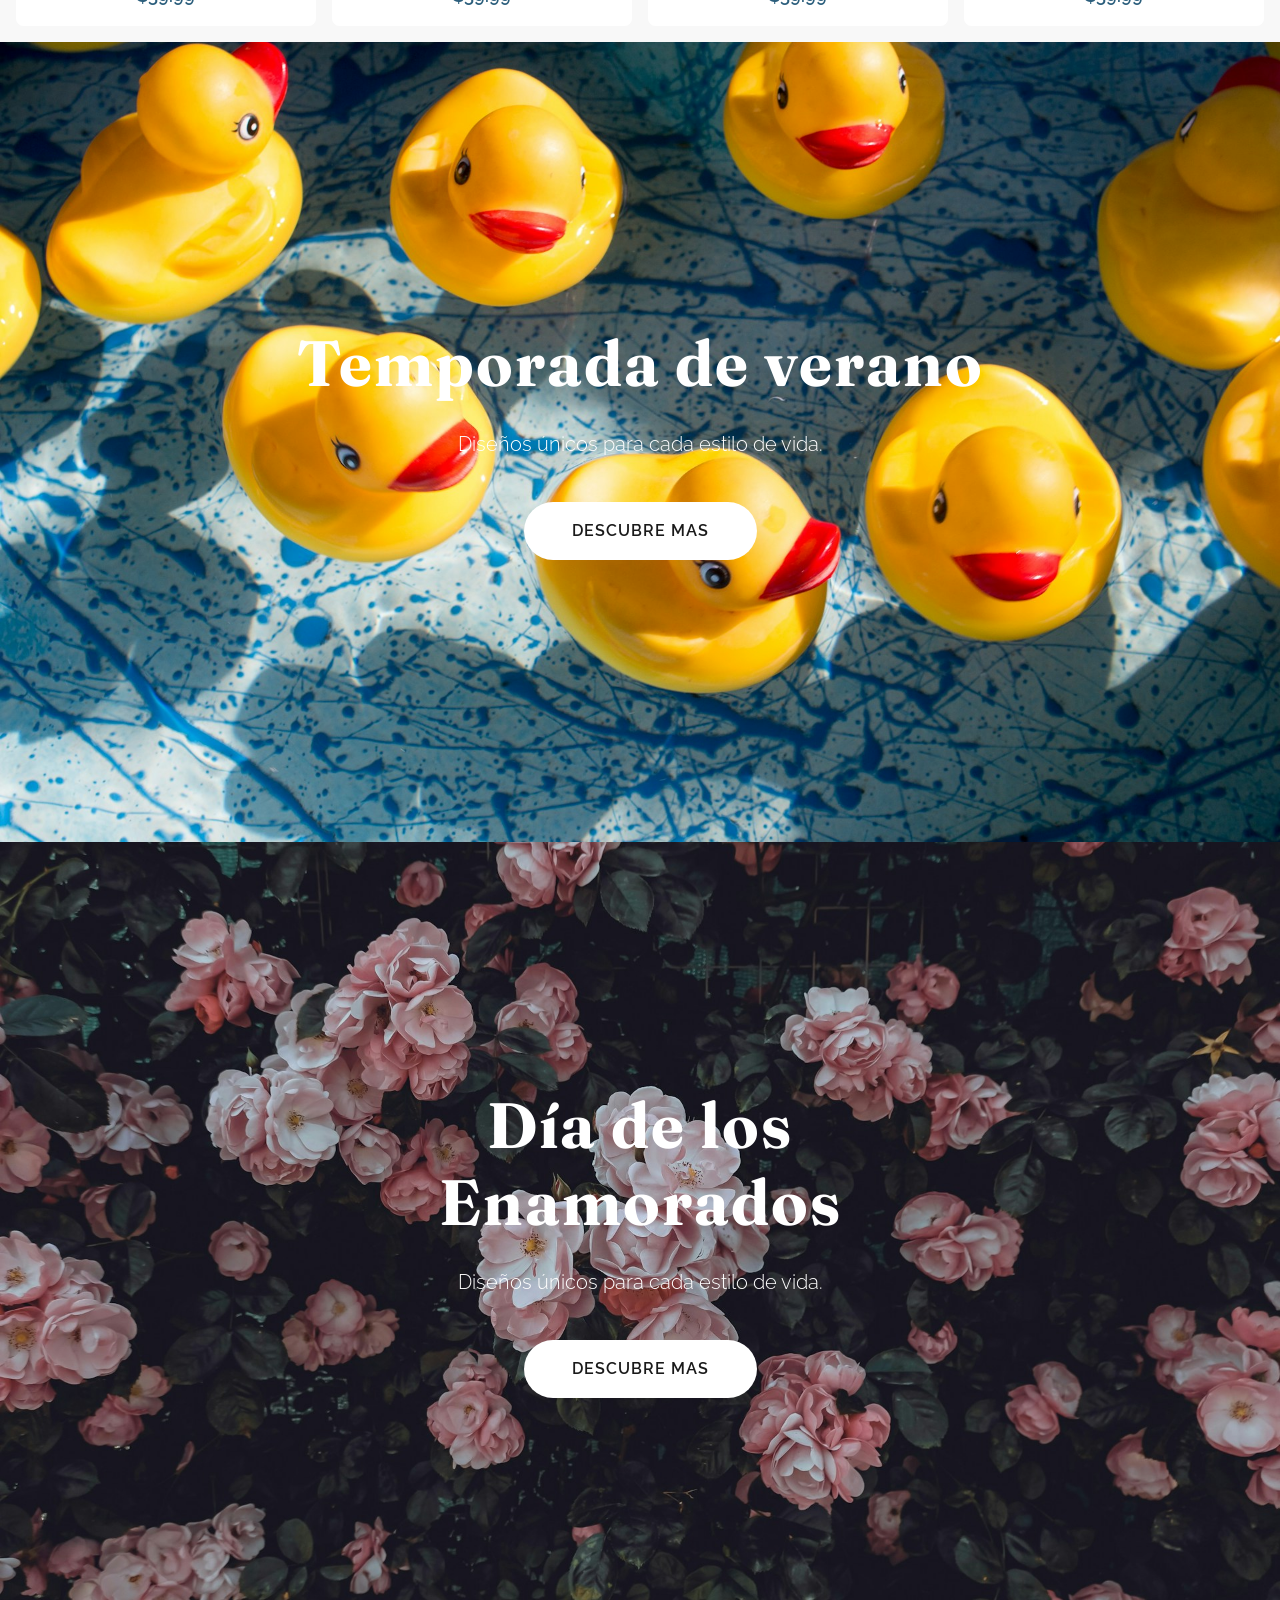
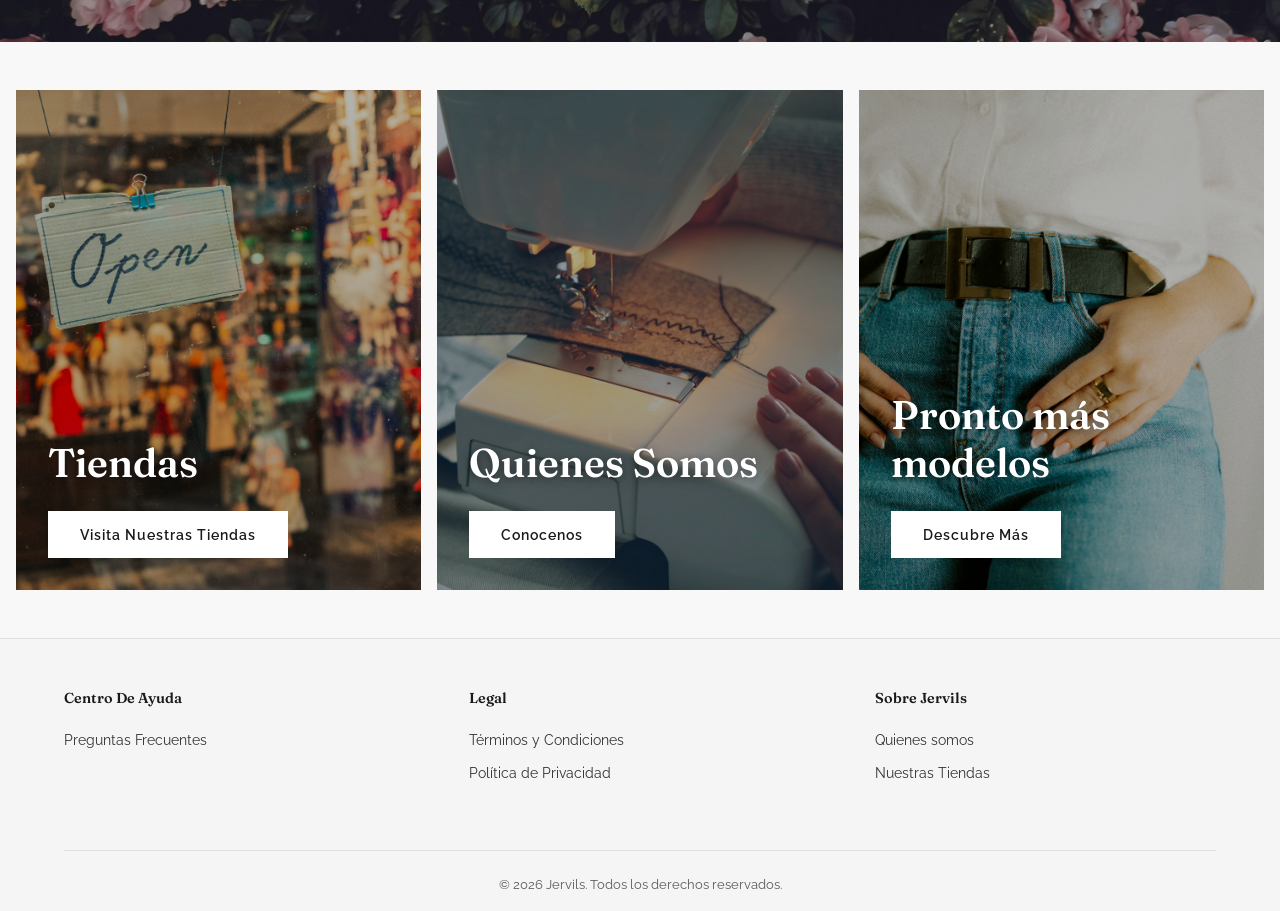
==== commit 76ceac6d: "fix: corrección de bugs menores" ====
--- a/index.html
+++ b/index.html
@@ -5,9 +5,19 @@
     <meta name="viewport" content="width=device-width, initial-scale=1.0" />
     <meta
       name="description"
-      content="Jervils - Pantalones Jean de alta calidad"
+      content="Descubre la colección Jervils de pantalones jean diseñados para cada momento de tu vida. Calidad, estilo y comodidad desde Gamarra, Lima."
     />
-    <title>Jervils - Pantalones Jean</title>
+    <title>Jervils - Pantalones Jean de calidad para cada estilo</title>
+
+    <!-- Favicon -->
+    <link rel="icon" type="image/svg+xml" href="favicon.svg" />
+
+    <!-- Open Graph / Redes Sociales -->
+    <meta property="og:type" content="website" />
+    <meta property="og:title" content="Jervils - Pantalones Jean de calidad para cada estilo" />
+    <meta property="og:description" content="Descubre la colección Jervils de pantalones jean diseñados para cada momento de tu vida." />
+    <meta property="og:image" content="images/hero-background.jpg" />
+    <meta property="og:locale" content="es_PE" />
 
     <!-- Fuentes de Google Fonts -->
     <link rel="preconnect" href="https://fonts.googleapis.com" />
@@ -33,12 +43,12 @@
     <header class="header" id="header">
       <nav class="nav container" aria-label="Navegación principal">
         <div class="nav__logo">
-          <a href="#home">Jervils</a>
+          <a href="index.html">Jervils</a>
         </div>
         <div class="nav__menu" id="nav-menu">
           <ul class="nav__list">
             <li class="nav__item">
-              <a href="#home" class="nav__link">Inicio</a>
+              <a href="index.html" class="nav__link">Inicio</a>
             </li>
             <li class="nav__item">
               <a href="catalogo.html" class="nav__link">Catálogo</a>
@@ -94,7 +104,6 @@
                 <img
                   src="images/modelo_1.jpg"
                   alt="Producto 1"
-                  class="product__image"
                 />
               </div>
               <div class="product__info">
@@ -109,7 +118,6 @@
                 <img
                   src="images/modelo_2.jpg"
                   alt="Producto 2"
-                  class="product__image"
                 />
               </div>
               <div class="product__info">
@@ -123,7 +131,6 @@
                 <img
                   src="images/modelo_3.jpg"
                   alt="Producto 3"
-                  class="product__image"
                 />
               </div>
               <div class="product__info">
@@ -137,7 +144,6 @@
                 <img
                   src="images/modelo_4.jpg"
                   alt="Producto 4"
-                  class="product__image"
                 />
               </div>
               <div class="product__info">
@@ -202,7 +208,7 @@
             <div class="hero-columns__overlay"></div>
             <div class="hero-columns__content">
               <h2 class="hero-columns__title">Tiendas</h2>
-              <a href="stores.html" class="hero-columns__button"
+              <a href="tiendas.html" class="hero-columns__button"
                 >Visita nuestras tiendas</a
               >
             </div>
@@ -249,7 +255,7 @@
           <nav class="footer__section">
             <h2 class="footer__title">Centro de ayuda</h2>
             <ul class="footer__link">
-              <li><a href="faq.html ">Preguntas Frecuentes</a></li>
+              <li><a href="faq.html">Preguntas Frecuentes</a></li>
             </ul>
           </nav>
 
@@ -267,7 +273,7 @@
             <h2 class="footer__title">Sobre Jervils</h2>
             <ul class="footer__link">
               <li><a href="about.html">Quienes somos</a></li>
-              <li><a href="Tiendas.html">Nuestras Tiendas</a></li>
+              <li><a href="tiendas.html">Nuestras Tiendas</a></li>
             </ul>
           </nav>
         </div>
--- a/styles.css
+++ b/styles.css
@@ -1,74 +1,51 @@
-/* Variables CSS */
+/* ========== Variables ========== */
 :root {
   --primary-color: #1a1a1a;
-  /* Color principal del sitio web */
   --secondary-color: #2c5f7d;
-  /* Color secundario del sitio web */
   --accent-color: #d4a574;
-  /* Color de acento para botones y elementos destacados */
   --text-color: #333333;
-  /* Color del texto del sitio web */
-  --text-light: #666666;
-  /* Color del texto secundario del sitio web */
+  --text-light: #595959; /* Contraste WCAG AAA sobre fondo blanco */
   --bg-color: #ffffff;
-  /* Color de fondo del sitio web */
   --bg-light: #f8f8f8;
-  /* Color de fondo claro para secciones del sitio web */
   --border-color: #e0e0e0;
-  /* Color de borde para elementos del sitio web */
-
-  /* Fuentes */
+
   --font-display: "Fraunces", serif;
   --font-body: "Raleway", sans-serif;
 
-  /* Tamaños de fuente */
   --h1-size: 4rem;
   --h2-size: 2rem;
   --h3-size: 1.25rem;
   --normal-size: 1rem;
 
-  /* Radios de borde */
   --radius-sm: 4px;
   --radius-md: 8px;
   --radius-lg: 12px;
   --radius-full: 9999px;
 
-  /* Sombras */
   --shadow-sm: 0 2px 8px rgba(0, 0, 0, 0.1);
   --shadow-md: 0 4px 20px rgba(0, 0, 0, 0.12);
   --shadow-lg: 0 8px 40px rgba(0, 0, 0, 0.15);
 
-  /* Transiciones */
   --transition-normal: 300ms ease;
-  /* Transición suave */
-}
-
+}
+
+/* ========== Reset ========== */
 * {
-  /* Sirve para establecer estilos globales para todos los elementos del sitio web */
   box-sizing: border-box;
-  /* Sirve para incluir el padding y el borde en el tamaño total de los elementos */
   margin: 0;
-  /* Elimina el margen predeterminado de los elementos */
   padding: 0;
-  /* Elimina el padding predeterminado de los elementos */
 }
 
 html {
-  /* Sirve para establecer estilos para el elemento raíz del sitio web */
   scroll-behavior: smooth;
-  /* Desplazamiento suave al hacer clic en los enlaces */
 }
 
 body {
-  /* Sirve para establecer estilos para el cuerpo del sitio web */
   font-family: var(--font-body);
   font-size: var(--normal-size);
   color: var(--text-color);
-  /* Color del texto del sitio web */
   background-color: var(--bg-color);
-  /* Establece un fondo claro para el sitio web */
   line-height: 1.6;
-  /* Sirve para mejorar la legibilidad del texto al aumentar el espacio entre líneas */
 }
 
 h1,
@@ -79,51 +56,36 @@
 h6 {
   font-family: "Fraunces", serif;
   font-weight: 600;
-  font-variation-settings:
-    "SOFT" 0,
-    /* Sirve para establecer la suavidad de las fuentes variables */
-    "WONK" 0;
-  /* Sirve para establecer la irregularidad de las fuentes variables */
+  font-variation-settings: "SOFT" 0, "WONK" 0;
 }
 
 a {
-  /* Establece estilos para los enlaces del sitio web */
   text-decoration: none;
-  /* Elimina el subrayado de los enlaces */
   color: inherit;
-  /* Sirve para heredar el color del texto del elemento padre */
 }
 
 img {
   display: block;
-  /* Elimina el espacio debajo de las imágenes al establecer su visualización como bloque */
   max-width: 100%;
-  /* Sirve para hacer que las imágenes sean responsivas al limitar su ancho máximo al 100% del contenedor padre */
   height: auto;
-  /* Sirve para mantener la proporción de las imágenes al ajustar su altura automáticamente en función de su ancho */
 }
 
 ul {
   list-style: none;
-  /* Elimina los puntos de las listas del .nav */
 }
 
 .container {
   max-width: 1200px;
-  /* Establece un ancho máximo para el contenedor */
   margin: 0 auto;
-  /* Centra el contenedor horizontalmente */
   padding: 0 1.5rem;
-  /* Sirve para agregar un poco de espacio a los lados del contenedor */
-}
-
+}
+
+/* Patrón de accesibilidad: enlace oculto hasta recibir foco con teclado */
 .skip-link {
   position: absolute;
   top: -100px;
-  /* Posiciona el enlace de salto fuera de la vista */
   left: 0;
   z-index: 1000;
-  /* Asegura que el enlace de salto esté por encima de otros elementos */
   padding: 0.75rem 1.5rem;
   background-color: var(--primary-color);
   color: var(--bg-color);
@@ -132,12 +94,11 @@
 }
 
 .skip-link:focus {
-  /* Cuando el enlace recibe foco, se muestra en la parte superior de la página */
   top: 0;
 }
 
+/* Patrón de accesibilidad: contenido visible solo para lectores de pantalla */
 .visually-hidden {
-  /* Se usa para textos que los lectores de pantalla necesitan pero que visualmente no deben mostrarse (como títulos ocultos). */
   position: absolute;
   width: 1px;
   height: 1px;
@@ -152,7 +113,6 @@
 .section_header {
   text-align: center;
   margin-bottom: 3rem;
-  /* Sirve para agregar un espacio debajo del encabezado de la sección */
 }
 
 .section_title {
@@ -170,39 +130,25 @@
   font-weight: 300;
 }
 
-/* Header */
-
+/* ========== Header ========== */
 .header {
   position: relative;
   width: 100%;
-  background-color: rgba(225,
-      225,
-      225,
-      0.8);
-  /* Fondo del header semitransparente */
+  background-color: rgba(225, 225, 225, 0.8);
   backdrop-filter: blur(10px);
-  /* Fondo borroso */
   box-shadow: var(--shadow-sm);
-  /* Sombra para dar profundidad al header */
   z-index: 100;
-  /* Header por encima de otros elementos */
   transition:
     background-color var(--transition-normal),
     box-shadow var(--transition-normal);
-  /* sirve para hacer una transición suave al cambiar el color de fondo y la sombra del header */
   height: 55px;
-  /* Altura del header */
 }
 
 .nav {
   height: 55px;
-  /* Altura de la barra de navegación */
   display: grid;
-  /* Sirve para establecer un diseño de cuadrícula para la barra de navegación */
   grid-template-columns: 1fr auto 1fr;
-  /* Sirve para establecer las columnas de la barra de navegación */
   align-items: center;
-  /* Sirve para alinear los elementos de la barra de navegación verticalmente */
 }
 
 .nav__logo a {
@@ -215,19 +161,14 @@
 }
 
 .nav__logo a:hover {
-  /* Cambia el color del logo al pasar el mouse por encima */
   color: var(--secondary-color);
 }
 
 .nav__list {
   display: flex;
-  /* flex sirve para centrar los elementos de la lista de navegación horizontalmente */
   gap: 2.5rem;
-  /* Sirve para establecer un espacio entre los elementos de la lista de navegación */
   align-items: center;
-  /* Sirve para alinear los elementos de la lista de navegación verticalmente */
   justify-content: center;
-  /* Sirve para centrar los elementos de la lista de navegación horizontalmente */
 }
 
 .nav__link {
@@ -236,21 +177,15 @@
   font-weight: 400;
   color: var(--text-color);
   text-transform: none;
-  /* Evita que los enlaces de navegación se transformen a mayúsculas o minúsculas */
   letter-spacing: 0;
-  /* Elimina el espacio entre letras de los enlaces de navegación */
   transition: color var(--transition-normal);
-  /* Sirve para hacer una transición suave al cambiar el color de los enlaces de navegación */
   position: relative;
-  /* Sirve para posicionar los enlaces de navegación de forma relativa, lo que permite que el efecto de subrayado se posicione correctamente */
-}
-
+}
+
+/* Subrayado animado que crece de 0 al 100% en hover */
 .nav__link::after {
-  /* Sirve para agregar un efecto de subrayado a los enlaces de navegación */
   content: "";
-  /* Agregar un contenido vacío después de cada enlace de navegación para que se muestre el efecto de subrayado */
   position: absolute;
-  /* Posiciona el efecto de subrayado debajo de cada enlace de navegación */
   bottom: -5px;
   left: 0;
   width: 0;
@@ -260,17 +195,14 @@
 }
 
 .nav__link:hover {
-  /* Cambia el color de los enlaces de navegación al pasar el mouse por encima */
   color: var(--secondary-color);
 }
 
 .nav__link:hover::after {
   width: 100%;
-  /* Expande el efecto de subrayado al 100% del ancho del enlace de navegación */
-}
-
-/* Hero */
-
+}
+
+/* ========== Hero ========== */
 .hero {
   position: relative;
   min-height: 800px;
@@ -287,17 +219,14 @@
   width: 100%;
   height: 100%;
   object-fit: cover;
-  /* Sirve para cubrir toda el área del hero sin distorsionar la imagen */
 }
 
 .hero__container {
   position: relative;
   z-index: 2;
-  /* Sirve para colocar el contenido del hero por encima de la imagen de fondo */
 }
 
 .hero__content {
-  /* Sirve para establecer estilos para el contenido del hero */
   text-align: center;
   color: white;
   max-width: 700px;
@@ -312,7 +241,6 @@
   line-height: 1.2;
   letter-spacing: 2px;
   animation: fadeInUp 0.8s ease;
-  /* Sirve para agregar una animación de desvanecimiento y movimiento hacia arriba al título del hero */
 }
 
 .hero__description {
@@ -321,7 +249,6 @@
   line-height: 1.8;
   font-weight: 300;
   animation: fadeInUp 0.8s ease 0.2s both;
-  /* Sirve para agregar una animación de desvanecimiento y movimiento hacia arriba al texto descriptivo del hero con un retraso de 0.2 segundos */
 }
 
 .hero__button {
@@ -332,7 +259,6 @@
   border-radius: var(--radius-full);
   font-weight: 600;
   text-transform: uppercase;
-  /* Sirve para transformar el texto del botón del hero a mayúsculas */
   letter-spacing: 1px;
   transition:
     background-color var(--transition-normal),
@@ -340,19 +266,16 @@
     transform var(--transition-normal),
     box-shadow var(--transition-normal);
   animation: fadeInUp 0.8s ease 0.4s both;
-  /* Sirve para agregar una animación de desvanecimiento y movimiento hacia arriba al botón del hero con un retraso de 0.4 segundos */
 }
 
 .hero__button:hover {
   background-color: var(--accent-color);
   color: white;
   transform: translateY(-3px);
-  /* Sirve para mover el botón del hero hacia arriba al pasar el mouse por encima */
   box-shadow: var(--shadow-lg);
 }
 
-/* catalogo */
-
+/* ========== Catálogo ========== */
 .catalogo {
   padding-top: 3rem;
   background-color: var(--bg-light);
@@ -360,49 +283,24 @@
 
 .catalogo .container {
   max-width: 100%;
-  /* Establece un ancho máximo para el contenedor del catálogo */
   padding: 0 1rem 1rem;
-  /* Sirve para agregar un poco de espacio a los lados y debajo del contenedor del catálogo */
 }
 
 .catalogo__grid {
   display: grid;
-  /* Sirve para establecer un diseño de cuadrícula para los productos del catálogo */
-  grid-template-columns: repeat(4,
-      1fr);
-  /* Numero de columnas: 4, espacio entre columnas: 1rem */
+  grid-template-columns: repeat(4, 1fr);
   gap: 1rem;
-  /* Sirve para establecer un espacio entre los productos del catálogo */
   margin: 0 auto;
-  /* Sirve para centrar los productos del catálogo horizontalmente */
 }
 
 .product__card {
   background-color: white;
   overflow: hidden;
-  /* Sirve para ocultar cualquier contenido que se desborde del contenedor de la tarjeta del producto */
   border-radius: var(--radius-md);
   transition:
     transform var(--transition-normal),
     box-shadow var(--transition-normal);
-  /* Sirve para hacer una transición suave al transformar y agregar sombra a la tarjeta del producto */
   cursor: pointer;
-  /* Cambia el cursor a un puntero al pasar el mouse por encima de la tarjeta del producto */
-}
-
-.product__card--animate {
-  /* Sirve para animar la tarjeta del producto */
-  opacity: 0;
-  transform: translateY(30px);
-  transition:
-    opacity 0.6 ease,
-    transform 0.6s ease;
-}
-
-.product__card--visible {
-  /* Sirve para hacer que la tarjeta del producto se muestre cuando se anima */
-  opacity: 1;
-  transform: translateY(0);
 }
 
 .product__card:hover {
@@ -415,23 +313,18 @@
   height: auto;
   min-height: 480px;
   overflow: hidden;
-  /* Sirve para ocultar cualquier contenido que se desborde del contenedor de la imagen del producto */
   position: relative;
   background-color: var(--bg-light);
 }
 
 .product__image img {
-  /* sirve para establecer estilos para la imagen del producto */
   width: 100%;
   height: 100%;
   object-fit: cover;
-  /* Sirve para cubrir toda el área de la imagen del producto sin distorsionar la imagen */
   transition: transform var(--transition-normal);
-  /* Sirve para hacer una transición suave al transformar la imagen del producto */
 }
 
 .product__card:hover .product__image img {
-  /* Sirve para hacer una transición suave al transformar la imagen del producto al pasar el mouse por encima de la tarjeta del producto */
   transform: scale(1.1);
 }
 
@@ -455,7 +348,7 @@
   color: var(--secondary-color);
 }
 
-/* Hero columnas */
+/* ========== Hero columnas ========== */
 .hero-columns {
   padding: 3rem 0;
   background-color: var(--bg-light);
@@ -463,28 +356,18 @@
 
 .hero-columns__container {
   display: grid;
-  /* Sirve para establecer un diseño de cuadrícula para las columnas del hero */
-  grid-template-columns: repeat(3,
-      1fr);
-  /* Numero de columnas: 3, espacio entre columnas: 1rem */
+  grid-template-columns: repeat(3, 1fr);
   gap: 1rem;
-  /* Sirve para establecer un espacio entre las columnas del hero */
   max-width: 100%;
   padding: 0 1rem;
-  /* Sirve para agregar un poco de espacio a los lados del contenedor de las columnas del hero */
   margin: auto;
-  /* Sirve para centrar el contenedor de las columnas del hero horizontalmente */
 }
 
 .hero-columns__item {
-  /* Sirve para establecer estilos para cada columna del hero */
   position: relative;
-  /* Sirve para posicionar el contenido de cada columna del hero de forma relativa, lo que permite que el efecto de superposición se posicione correctamente */
   height: 500px;
   overflow: hidden;
-  /* Sirve para ocultar cualquier contenido que se desborde del contenedor de cada columna del hero */
   cursor: pointer;
-  /* Cambia el cursor a un puntero al pasar el mouse por encima de cada columna del hero */
   transition:
     transform var(--transition-normal),
     box-shadow var(--transition-normal);
@@ -496,32 +379,24 @@
 }
 
 .hero-columns__bg {
-  /* Sirve para establecer estilos para la imagen de fondo de cada columna del hero, acomodar */
   width: 100%;
   height: 100%;
   object-fit: cover;
-  transition: transform 0.5 ease;
+  transition: transform 0.5s ease;
 }
 
 .hero-columns__item:hover .hero-columns__bg {
-  /* Sirve para hacer una transición suave al transformar la imagen de fondo de cada columna del hero al pasar el mouse por encima de cada columna del hero */
   transform: scale(1.05);
 }
 
 .hero-columns__overlay {
-  /* Sirve para establecer estilos para la superposición de cada columna del hero */
   position: absolute;
   top: 0;
   left: 0;
   right: 0;
   bottom: 0;
-  background-color: rgba(0,
-      0,
-      0,
-      0.3);
-  /* Superposición semitransparente para mejorar la legibilidad del texto */
+  background-color: rgba(0, 0, 0, 0.3);
   transition: background-color var(--transition-normal);
-  /* Sirve para hacer una transición suave al cambiar el color de fondo de la superposición de cada columna del hero */
 }
 
 .hero-columns__item:hover .hero-columns__overlay {
@@ -529,13 +404,11 @@
 }
 
 .hero-columns__content {
-  /* Sirve para establecer estilos para el contenido de cada columna del hero */
   position: absolute;
   bottom: 2rem;
   left: 2rem;
   right: 2rem;
   z-index: 2;
-  /* Sirve para colocar el contenido de cada columna del hero por encima de la imagen de fondo y la superposición */
   text-align: left;
 }
 
@@ -547,7 +420,6 @@
   margin-bottom: 1.5rem;
   line-height: 1.2;
   text-shadow: 0 2px 10px rgba(0, 0, 0, 0.5);
-  /* Sombra para mejorar la legibilidad del título de cada columna del hero */
 }
 
 .hero-columns__button {
@@ -560,7 +432,6 @@
   font-weight: 600;
   font-size: 0.9rem;
   text-transform: capitalize;
-  /* Sirve para transformar el texto del botón de cada columna del hero a mayúscula solo la primera letra de cada palabra */
   letter-spacing: 1px;
   transition:
     background-color var(--transition-normal),
@@ -572,12 +443,11 @@
   color: white;
 }
 
-/* Footer */
+/* ========== Footer ========== */
 .footer {
   background-color: #f5f5f5;
   color: var(--text-color);
   padding: 3rem 0 1rem;
-  /* 3rm a los lados, 0 arriba y 1rm hacia abajo */
   border-top: 1px solid #e0e0e0;
 }
 
@@ -620,7 +490,7 @@
   padding-top: 1.5rem;
 }
 
-/* SCROLL TO TOP  */
+/* ========== Scroll to top ========== */
 .scroll-top {
   position: fixed;
   bottom: 2rem;
@@ -642,7 +512,6 @@
     background-color var(--transition-normal),
     transform var(--transition-normal);
   z-index: 999;
-  /* Sirve para colocar el botón de scroll to top por encima de otros elementos */
 }
 
 .scroll-top.show {
@@ -654,8 +523,7 @@
   background-color: var(--primary-color);
 }
 
-/* Animaciones */
-
+/* ========== Animaciones ========== */
 @keyframes fadeInUp {
   from {
     opacity: 0;
@@ -668,8 +536,7 @@
   }
 }
 
-/* catalogo page */
-
+/* ========== Página: Catálogo ========== */
 .catalogo--page {
   padding: 0;
 }
@@ -690,9 +557,13 @@
 
 .filter__group {
   position: relative;
-}
-
-.filter__group+.filter__group {
+  border: none;
+  padding: 0;
+  margin: 0;
+  min-width: 0;
+}
+
+.filter__group + .filter__group {
   margin-left: 1rem;
 }
 
@@ -751,7 +622,7 @@
   z-index: 100;
 }
 
-.filter__dropdown.active+.filter__dropdown-menu {
+.filter__dropdown.active + .filter__dropdown-menu {
   display: flex;
 }
 
@@ -786,8 +657,7 @@
   display: none;
 }
 
-/* ========== 13. PÁGINA: TIENDAS ========== */
-
+/* ========== Página: Tiendas ========== */
 .container--two-columns {
   margin: 0 auto;
   padding: 0 1.5rem;
@@ -825,8 +695,9 @@
   box-shadow: var(--shadow-lg);
 }
 
+/* Degradado oscuro sobre la imagen para legibilidad del texto sobrepuesto */
 .stores-new__left::after {
-  content: '';
+  content: "";
   position: absolute;
   bottom: 0;
   left: 0;
@@ -913,189 +784,195 @@
 .stores-new__left:hover .stores-new__image {
   transform: scale(1.05);
 }
-/* ========== 14. PÁGINA: FAQ ========== */
-
+
+/* ========== Página: FAQ ========== */
 .faq-hero {
-    padding: 4rem 0 2rem 0;
+  padding: 4rem 0 2rem 0;
 }
 
 .faq-hero__content {
-    text-align: center;
-    max-width: 700px;
-    margin: 0 auto;
+  text-align: center;
+  max-width: 700px;
+  margin: 0 auto;
 }
 
 .faq-hero__title {
-    font-family: var(--font-display);
-    font-size: 3rem;
-    font-weight: 700;
-    color: var(--primary-color);
-    margin-bottom: 1rem;
+  font-family: var(--font-display);
+  font-size: 3rem;
+  font-weight: 700;
+  color: var(--primary-color);
+  margin-bottom: 1rem;
 }
 
 .faq-hero__description {
-    font-family: var(--font-body);
-    font-size: 1.2rem;
-    color: var(--text-color);
-    font-weight: 400;
+  font-family: var(--font-body);
+  font-size: 1.2rem;
+  color: var(--text-color);
+  font-weight: 400;
 }
 
 .faq {
-    padding: 4rem 0;
-    background-color: white;
+  padding: 4rem 0;
+  background-color: white;
 }
 
 .faq__container {
-    max-width: 800px;
-    margin: 0 auto;
+  max-width: 800px;
+  margin: 0 auto;
 }
 
 .faq__item {
-    background-color: white;
-    border: 1px solid var(--border-color);
-    border-radius: var(--radius-md);
-    margin-bottom: 1.5rem;
-    overflow: hidden;
-    transition: border-color var(--transition-normal), box-shadow var(--transition-normal);
+  background-color: white;
+  border: 1px solid var(--border-color);
+  border-radius: var(--radius-md);
+  margin-bottom: 1.5rem;
+  overflow: hidden;
+  transition:
+    border-color var(--transition-normal),
+    box-shadow var(--transition-normal);
 }
 
 .faq__item:hover {
-    border-color: var(--secondary-color);
-    box-shadow: var(--shadow-sm);
+  border-color: var(--secondary-color);
+  box-shadow: var(--shadow-sm);
 }
 
 .faq__item.active {
-    border-color: var(--secondary-color);
-    box-shadow: var(--shadow-md);
+  border-color: var(--secondary-color);
+  box-shadow: var(--shadow-md);
 }
 
 .faq__question {
-    width: 100%;
-    padding: 1.5rem 2rem;
-    background-color: white;
-    border: none;
-    display: flex;
-    justify-content: space-between;
-    align-items: center;
-    cursor: pointer;
-    transition: background-color var(--transition-normal);
-    text-align: left;
+  width: 100%;
+  padding: 1.5rem 2rem;
+  background-color: white;
+  border: none;
+  display: flex;
+  justify-content: space-between;
+  align-items: center;
+  cursor: pointer;
+  transition: background-color var(--transition-normal);
+  text-align: left;
 }
 
 .faq__question:hover {
-    background-color: var(--bg-light);
+  background-color: var(--bg-light);
 }
 
 .faq__question span {
-    font-family: var(--font-display);
-    font-size: 1.1rem;
-    font-weight: 600;
-    color: var(--primary-color);
-    padding-right: 1rem;
+  font-family: var(--font-display);
+  font-size: 1.1rem;
+  font-weight: 600;
+  color: var(--primary-color);
+  padding-right: 1rem;
 }
 
 .faq__icon {
-    font-size: 1rem;
-    color: var(--secondary-color);
-    transition: transform 0.3s ease;
-    flex-shrink: 0;
+  font-size: 1rem;
+  color: var(--secondary-color);
+  transition: transform 0.3s ease;
+  flex-shrink: 0;
 }
 
 .faq__answer {
-    overflow: hidden;
-    background-color: white;
-}
-
+  overflow: hidden;
+  background-color: white;
+}
+
+/* Progressive enhancement: solo colapsamos las respuestas si JS pudo activarse */
 .js-enabled .faq__answer {
-    max-height: 0;
-    transition: max-height 0.4s ease;
+  max-height: 0;
+  transition: max-height 0.4s ease;
 }
 
 .faq__answer p {
-    padding: 0 2rem 1.5rem 2rem;
-    color: var(--text-color);
-    line-height: 1.8;
-    margin: 0;
-    font-family: var(--font-body);
+  padding: 0 2rem 1.5rem 2rem;
+  color: var(--text-color);
+  line-height: 1.8;
+  margin: 0;
+  font-family: var(--font-body);
 }
 
 .faq__answer ul {
-    padding: 0 2rem 1.5rem 4rem;
-    margin: 0;
+  padding: 0 2rem 1.5rem 4rem;
+  margin: 0;
 }
 
 .faq__answer-item {
-    color: var(--text-color);
-    line-height: 1.8;
-    margin-bottom: 0.5rem;
-    font-family: var(--font-body);
+  color: var(--text-color);
+  line-height: 1.8;
+  margin-bottom: 0.5rem;
+  font-family: var(--font-body);
 }
 
 .faq__answer strong {
-    color: var(--primary-color);
-    font-weight: 600;
+  color: var(--primary-color);
+  font-weight: 600;
 }
 
 .faq__cta {
-    background-color: var(--bg-light);
-    border-radius: var(--radius-md);
-    padding: 3rem 2rem;
-    text-align: center;
-    margin-top: 3rem;
-    border: 1px solid var(--border-color);
+  background-color: var(--bg-light);
+  border-radius: var(--radius-md);
+  padding: 3rem 2rem;
+  text-align: center;
+  margin-top: 3rem;
+  border: 1px solid var(--border-color);
 }
 
 .faq__cta-title {
-    font-family: var(--font-display);
-    font-size: 2rem;
-    color: var(--primary-color);
-    margin-bottom: 1rem;
+  font-family: var(--font-display);
+  font-size: 2rem;
+  color: var(--primary-color);
+  margin-bottom: 1rem;
 }
 
 .faq__cta-description {
-    color: var(--text-color);
-    font-size: 1.1rem;
-    margin-bottom: 2rem;
-    font-family: var(--font-body);
+  color: var(--text-color);
+  font-size: 1.1rem;
+  margin-bottom: 2rem;
+  font-family: var(--font-body);
 }
 
 .faq__button {
-    display: inline-flex;
-    align-items: center;
-    gap: 0.75rem;
-    padding: 1rem 2.5rem;
-    background-color: var(--secondary-color);
-    color: white;
-    border-radius: var(--radius-full);
-    font-weight: 600;
-    font-size: 1rem;
-    transition: background-color var(--transition-normal), transform var(--transition-normal), box-shadow var(--transition-normal);
-    box-shadow: var(--shadow-sm);
-    font-family: var(--font-body);
+  display: inline-flex;
+  align-items: center;
+  gap: 0.75rem;
+  padding: 1rem 2.5rem;
+  background-color: var(--secondary-color);
+  color: white;
+  border-radius: var(--radius-full);
+  font-weight: 600;
+  font-size: 1rem;
+  transition:
+    background-color var(--transition-normal),
+    transform var(--transition-normal),
+    box-shadow var(--transition-normal);
+  box-shadow: var(--shadow-sm);
+  font-family: var(--font-body);
 }
 
 .faq__button:hover {
-    background-color: var(--primary-color);
-    transform: translateY(-2px);
-    box-shadow: var(--shadow-md);
+  background-color: var(--primary-color);
+  transform: translateY(-2px);
+  box-shadow: var(--shadow-md);
 }
 
 .faq__button i {
-    font-size: 1.1rem;
-}
-/* ========== 15. PÁGINA: ABOUT ========== */
-
+  font-size: 1.1rem;
+}
+
+/* ========== Página: About ========== */
 .about-main {
-    display: block;
+  display: block;
 }
 
 .about-image-section {
-    width: 100%;
-    line-height: 0;
+  width: 100%;
+  line-height: 0;
 }
 
 .about-image {
-    width: 100%;
-    height: auto;
-    display: block;
-}+  width: 100%;
+  height: auto;
+  display: block;
+}
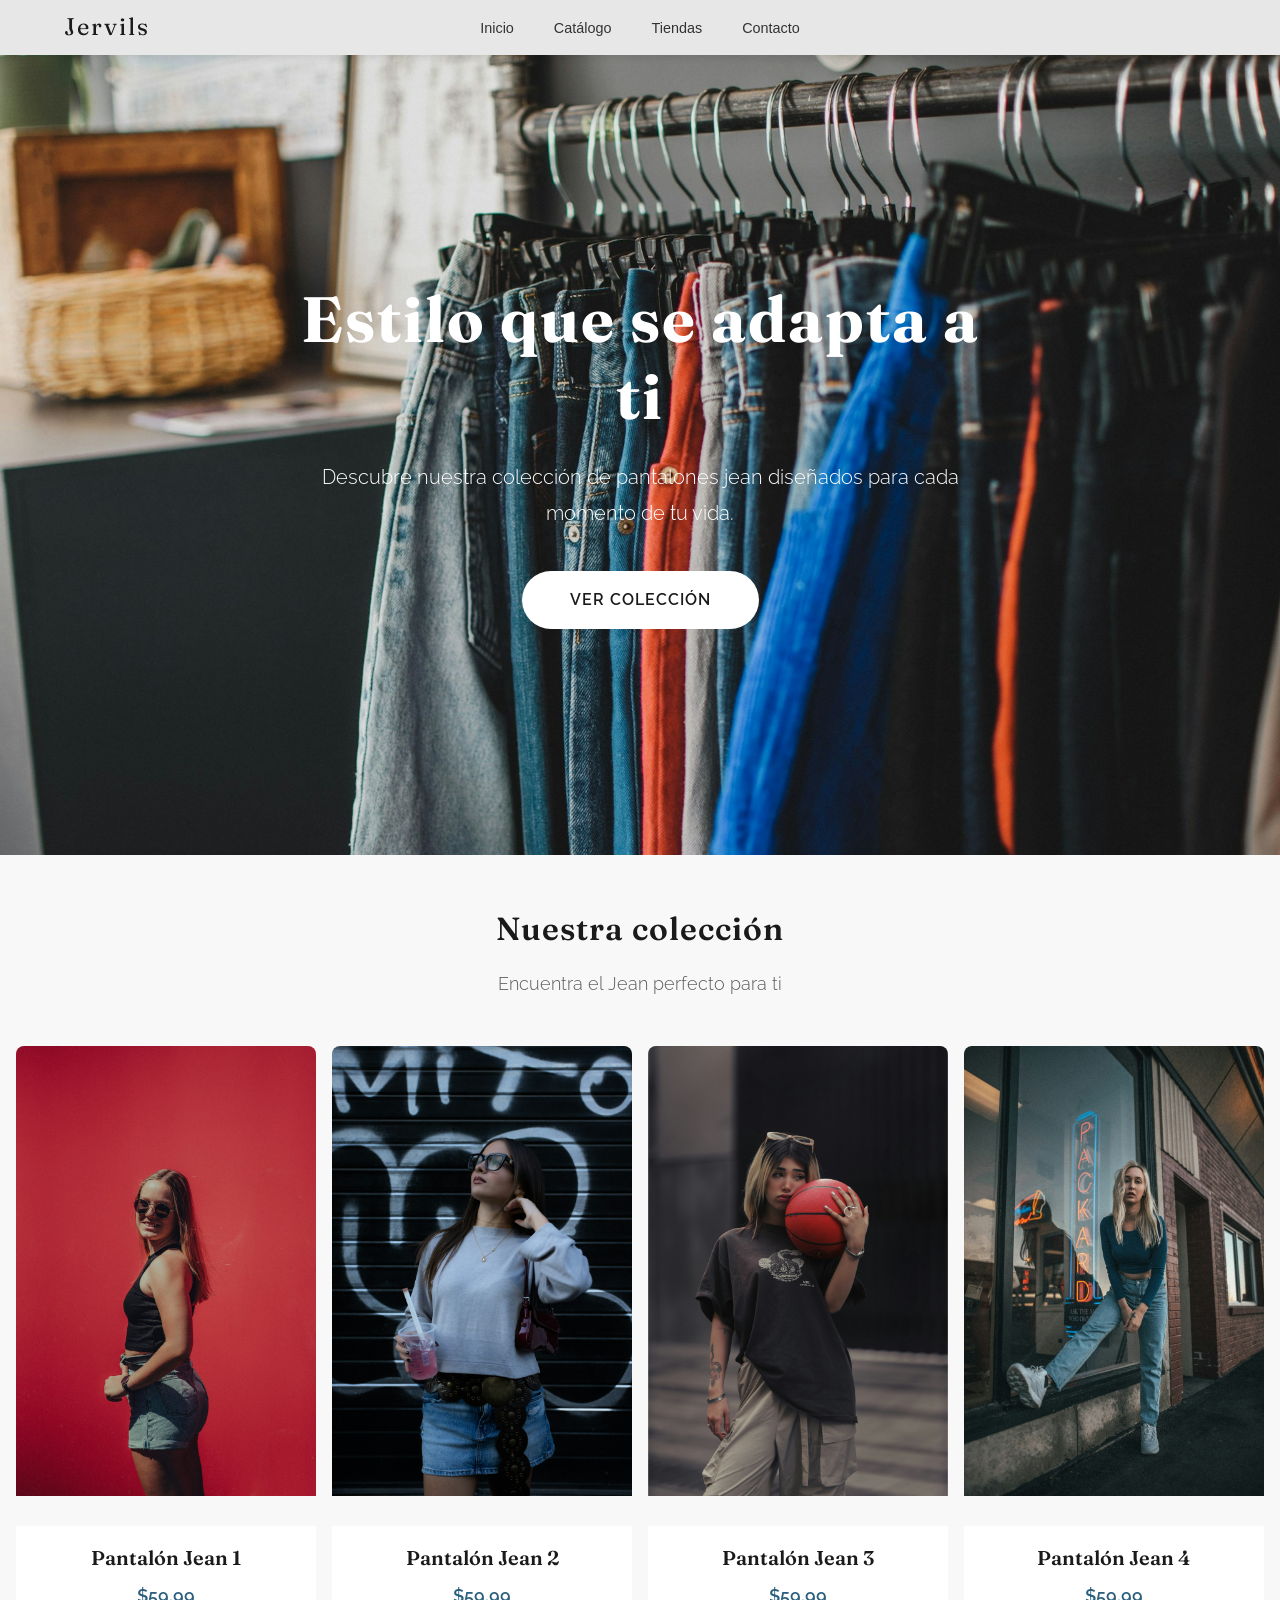
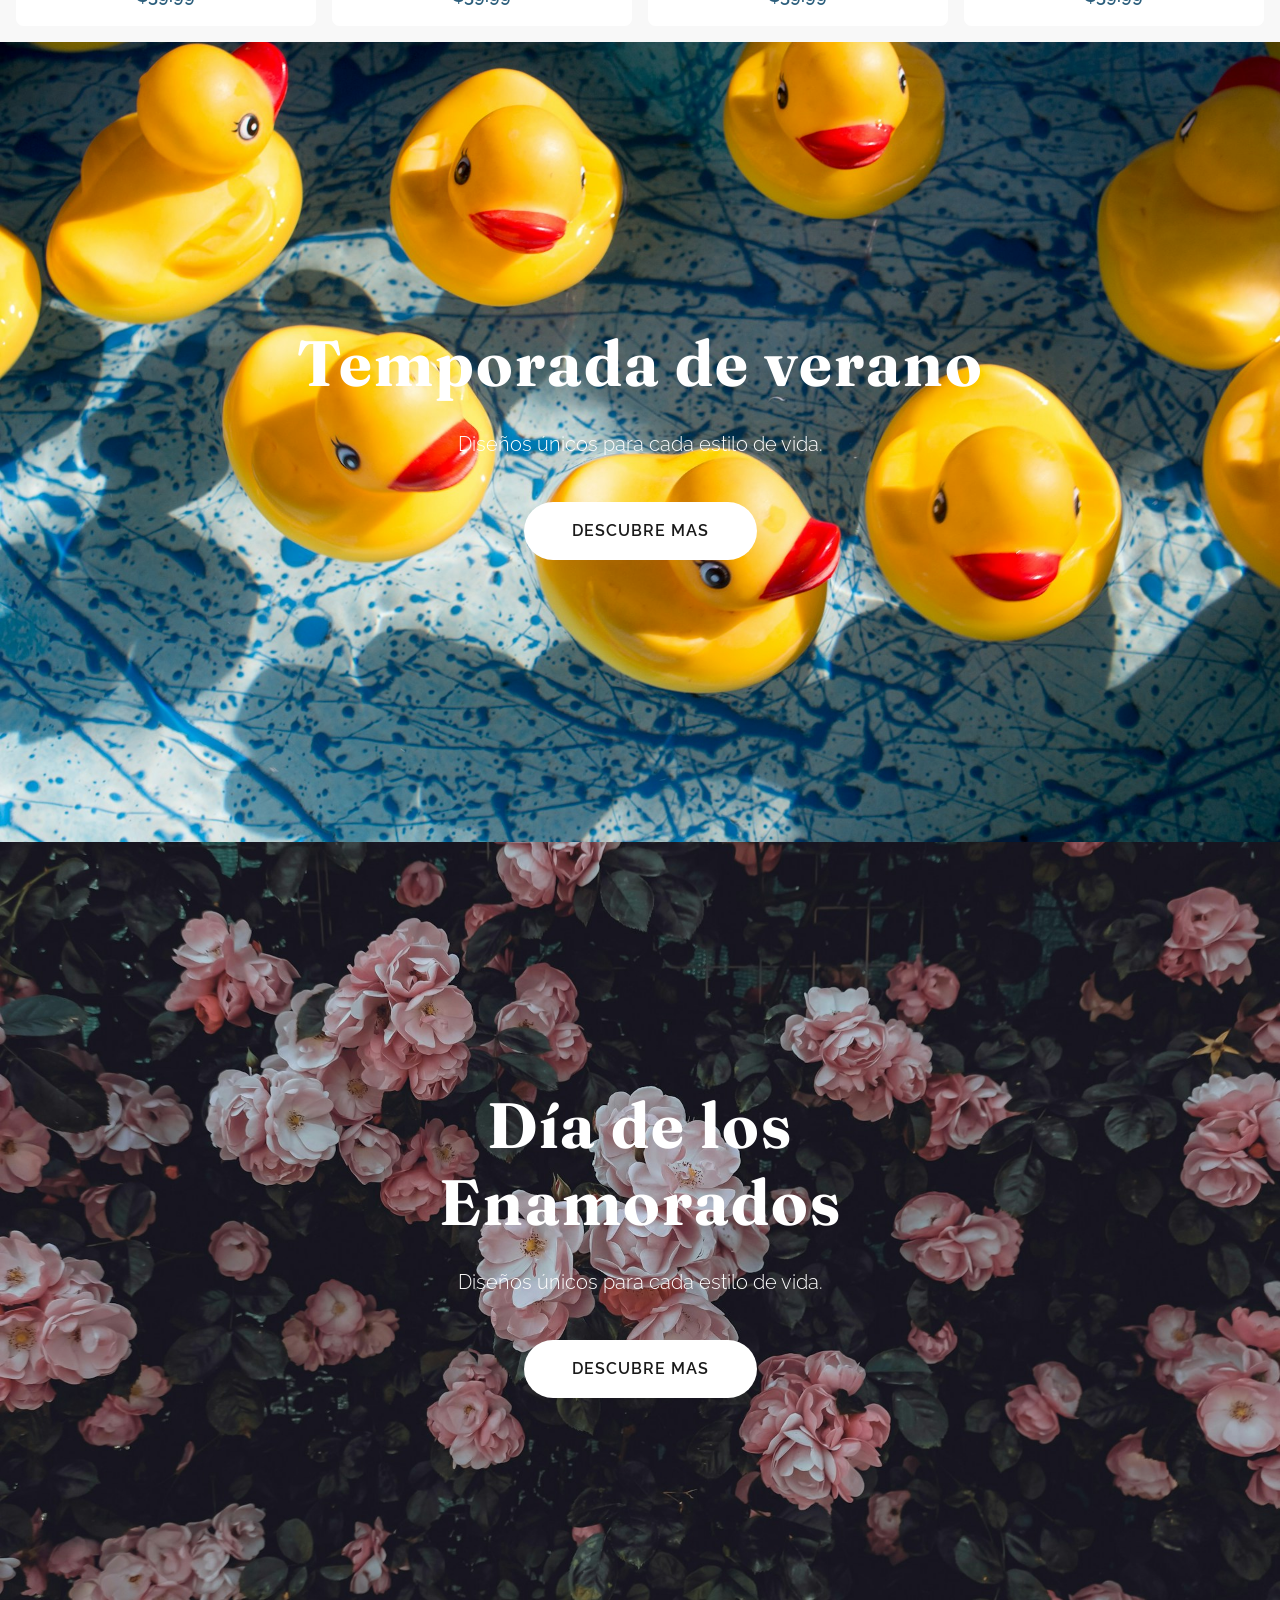
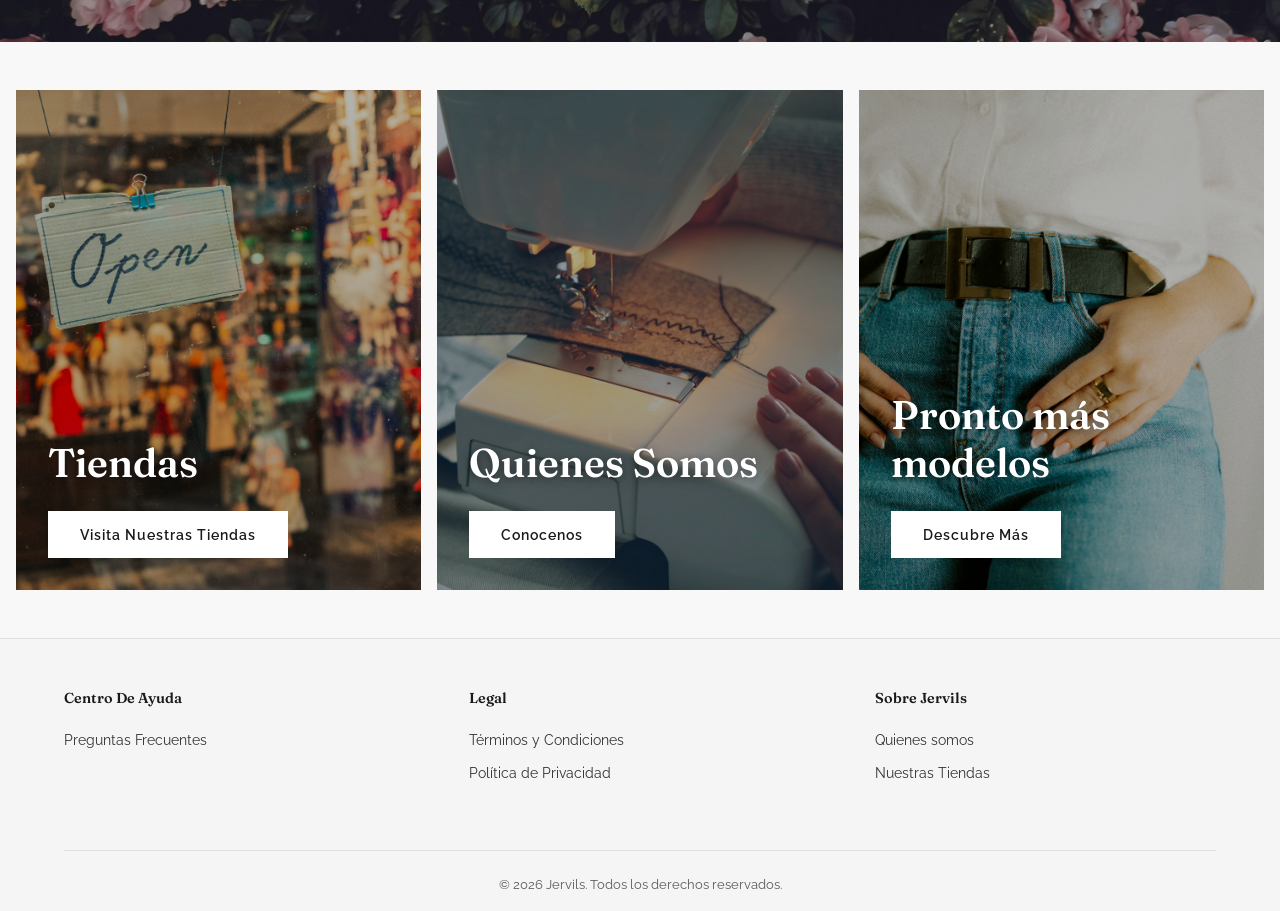
==== commit 9e076276: "feat: Diseño responsive agregado" ====
--- a/index.html
+++ b/index.html
@@ -14,8 +14,14 @@
 
     <!-- Open Graph / Redes Sociales -->
     <meta property="og:type" content="website" />
-    <meta property="og:title" content="Jervils - Pantalones Jean de calidad para cada estilo" />
-    <meta property="og:description" content="Descubre la colección Jervils de pantalones jean diseñados para cada momento de tu vida." />
+    <meta
+      property="og:title"
+      content="Jervils - Pantalones Jean de calidad para cada estilo"
+    />
+    <meta
+      property="og:description"
+      content="Descubre la colección Jervils de pantalones jean diseñados para cada momento de tu vida."
+    />
     <meta property="og:image" content="images/hero-background.jpg" />
     <meta property="og:locale" content="es_PE" />
 
@@ -45,6 +51,15 @@
         <div class="nav__logo">
           <a href="index.html">Jervils</a>
         </div>
+        <button
+          class="nav__toggle"
+          id="nav-toggle"
+          aria-label="Abrir menú"
+          aria-controls="nav-menu"
+          aria-expanded="false"
+        >
+          <i class="fas fa-bars" aria-hidden="true"></i>
+        </button>
         <div class="nav__menu" id="nav-menu">
           <ul class="nav__list">
             <li class="nav__item">
@@ -101,10 +116,7 @@
             <!-- Aquí se agregarán los productos dinámicamente -->
             <article class="product__card">
               <div class="product__image">
-                <img
-                  src="images/modelo_1.jpg"
-                  alt="Producto 1"
-                />
+                <img src="images/modelo_1.jpg" alt="Producto 1" />
               </div>
               <div class="product__info">
                 <h3 class="product__name">Pantalón Jean 1</h3>
@@ -115,10 +127,7 @@
 
             <article class="product__card">
               <div class="product__image">
-                <img
-                  src="images/modelo_2.jpg"
-                  alt="Producto 2"
-                />
+                <img src="images/modelo_2.jpg" alt="Producto 2" />
               </div>
               <div class="product__info">
                 <h3 class="product__name">Pantalón Jean 2</h3>
@@ -128,10 +137,7 @@
 
             <article class="product__card">
               <div class="product__image">
-                <img
-                  src="images/modelo_3.jpg"
-                  alt="Producto 3"
-                />
+                <img src="images/modelo_3.jpg" alt="Producto 3" />
               </div>
               <div class="product__info">
                 <h3 class="product__name">Pantalón Jean 3</h3>
@@ -141,10 +147,7 @@
 
             <article class="product__card">
               <div class="product__image">
-                <img
-                  src="images/modelo_4.jpg"
-                  alt="Producto 4"
-                />
+                <img src="images/modelo_4.jpg" alt="Producto 4" />
               </div>
               <div class="product__info">
                 <h3 class="product__name">Pantalón Jean 4</h3>
--- a/styles.css
+++ b/styles.css
@@ -4,7 +4,8 @@
   --secondary-color: #2c5f7d;
   --accent-color: #d4a574;
   --text-color: #333333;
-  --text-light: #595959; /* Contraste WCAG AAA sobre fondo blanco */
+  --text-light: #595959;
+  /* Contraste WCAG AAA sobre fondo blanco */
   --bg-color: #ffffff;
   --bg-light: #f8f8f8;
   --border-color: #e0e0e0;
@@ -56,7 +57,9 @@
 h6 {
   font-family: "Fraunces", serif;
   font-weight: 600;
-  font-variation-settings: "SOFT" 0, "WONK" 0;
+  font-variation-settings:
+    "SOFT" 0,
+    "WONK" 0;
 }
 
 a {
@@ -132,7 +135,8 @@
 
 /* ========== Header ========== */
 .header {
-  position: relative;
+  position: sticky;
+  top: 0;
   width: 100%;
   background-color: rgba(225, 225, 225, 0.8);
   backdrop-filter: blur(10px);
@@ -200,6 +204,26 @@
 
 .nav__link:hover::after {
   width: 100%;
+}
+
+/* Botón hamburguesa - oculto en desktop, visible en móvil vía media query */
+.nav__toggle {
+  display: none;
+  grid-column: 3;
+  justify-self: end;
+  background: none;
+  border: none;
+  cursor: pointer;
+  font-size: 1.4rem;
+  color: var(--primary-color);
+  padding: 0.5rem;
+  min-width: 44px;
+  min-height: 44px;
+  transition: color var(--transition-normal);
+}
+
+.nav__toggle:hover {
+  color: var(--secondary-color);
 }
 
 /* ========== Hero ========== */
@@ -563,7 +587,7 @@
   min-width: 0;
 }
 
-.filter__group + .filter__group {
+.filter__group+.filter__group {
   margin-left: 1rem;
 }
 
@@ -622,7 +646,7 @@
   z-index: 100;
 }
 
-.filter__dropdown.active + .filter__dropdown-menu {
+.filter__dropdown.active+.filter__dropdown-menu {
   display: flex;
 }
 
@@ -976,3 +1000,305 @@
   height: auto;
   display: block;
 }
+
+/* ========== Responsive Global ========== */
+
+@media (prefers-reduced-motion: reduce) {
+  *,
+  *::before,
+  *::after {
+    animation-duration: 0.01ms !important;
+    animation-iteration-count: 1 !important;
+    transition-duration: 0.01ms !important;
+    scroll-behavior: auto !important;
+  }
+}
+
+@media screen and (max-width: 1200px) and (min-width: 969px) {
+  .catalogo__grid {
+    grid-template-columns: repeat(3, 1fr);
+  }
+}
+
+@media screen and (max-width: 968px) {
+  :root {
+    --h1-size: 3rem;
+    --h2-size: 2rem;
+  }
+
+  /* Nav */
+  .nav {
+    display: flex;
+    justify-content: space-between;
+    align-items: center;
+  }
+
+  .nav__menu {
+    position: fixed;
+    top: 0;
+    right: -100%;
+    width: 70%;
+    height: 100vh;
+    background-color: white;
+    padding: 4rem 2rem;
+    transition: right var(--transition-normal);
+    box-shadow: var(--shadow-lg);
+    z-index: 99999;
+  }
+
+  .nav__menu.show {
+    right: 0;
+  }
+
+  .nav__list {
+    flex-direction: column;
+    gap: 2rem;
+    justify-content: flex-start;
+  }
+
+  .nav__toggle {
+    display: flex;
+    align-items: center;
+    justify-content: center;
+    background: none;
+    border: none;
+    cursor: pointer;
+    width: 44px;
+    height: 44px;
+    padding: 0;
+    color: var(--primary-color);
+    font-size: 1.3rem;
+    transition: color var(--transition-normal);
+    z-index: 100000;
+  }
+
+  .nav__toggle:hover {
+    color: var(--secondary-color);
+  }
+
+  /* Hero columnas */
+  .hero-columns__container {
+    grid-template-columns: 1fr;
+    gap: 1.5rem;
+  }
+
+  .hero-columns__item {
+    height: 400px;
+  }
+
+  .hero-columns__title {
+    font-size: 2rem;
+  }
+
+  /* Footer */
+  .footer__content {
+    grid-template-columns: repeat(2, 1fr);
+    gap: 2rem;
+  }
+
+  .footer__bottom {
+    flex-direction: column;
+    gap: 1rem;
+    text-align: center;
+  }
+}
+
+@media screen and (max-width: 968px) and (min-width: 577px) {
+  .catalogo__grid {
+    grid-template-columns: repeat(2, 1fr);
+  }
+}
+
+@media screen and (max-width: 576px) {
+  :root {
+    --h1-size: 2.5rem;
+    --h2-size: 1.75rem;
+  }
+
+  .hero {
+    min-height: 500px;
+  }
+
+  .catalogo__grid {
+    grid-template-columns: 1fr;
+  }
+
+  .footer__content {
+    grid-template-columns: 1fr;
+  }
+}
+
+/* ========== Responsive Catálogo (filtros) ========== */
+
+@media screen and (max-width: 968px) {
+  .catalogo__filters-advanced {
+    flex-wrap: wrap;
+    gap: 1rem;
+    margin-left: 1rem;
+  }
+
+  .filter__group + .filter__group {
+    margin-left: 0;
+  }
+}
+
+@media screen and (max-width: 576px) {
+  .catalogo__filters-advanced {
+    flex-direction: column;
+    align-items: stretch;
+    gap: 0.5rem;
+    margin-left: 0;
+    padding: 1rem;
+  }
+
+  .filters__label {
+    text-align: center;
+    margin-right: 0;
+    margin-bottom: 0.5rem;
+  }
+
+  .filter__dropdown-menu {
+    width: 100%;
+  }
+}
+
+/* ========== Responsive Tiendas ========== */
+
+@media screen and (max-width: 968px) {
+  .stores-new__grid {
+    grid-template-columns: 1fr;
+    gap: 3rem;
+  }
+
+  .stores-new__title {
+    font-size: 2rem;
+  }
+}
+
+@media screen and (max-width: 576px) {
+  .stores-new {
+    padding: 3rem 0;
+  }
+
+  .stores-new__title {
+    font-size: 1.75rem;
+    margin-bottom: 1.5rem;
+  }
+
+  .store-info {
+    padding: 1.5rem;
+  }
+
+  .store-info__header {
+    gap: 0.75rem;
+    margin-bottom: 0.75rem;
+    padding-bottom: 0.75rem;
+  }
+
+  .store-info__header i {
+    font-size: 1.25rem;
+  }
+
+  .store-info__title {
+    font-size: 1.25rem;
+  }
+}
+
+/* ========== Responsive FAQ ========== */
+
+@media screen and (max-width: 768px) {
+  .faq-hero {
+    padding: 3rem 0 1.5rem 0;
+  }
+
+  .faq-hero__title {
+    font-size: 2.5rem;
+  }
+
+  .faq-hero__description {
+    font-size: 1.1rem;
+  }
+
+  .faq__question {
+    padding: 1.25rem 1.5rem;
+  }
+
+  .faq__question span {
+    font-size: 1rem;
+  }
+
+  .faq__answer p,
+  .faq__answer ul {
+    padding-left: 1.5rem;
+    padding-right: 1.5rem;
+  }
+
+  .faq__answer ul {
+    padding-left: 3rem;
+  }
+
+  .faq__cta {
+    padding: 2rem 1.5rem;
+  }
+
+  .faq__cta-title {
+    font-size: 1.75rem;
+  }
+}
+
+@media screen and (max-width: 576px) {
+  .faq-hero {
+    padding: 2.5rem 0 1.5rem 0;
+  }
+
+  .faq-hero__title {
+    font-size: 2rem;
+  }
+
+  .faq-hero__description {
+    font-size: 1rem;
+  }
+
+  .faq {
+    padding: 3rem 0;
+  }
+
+  .faq__item {
+    margin-bottom: 1rem;
+  }
+
+  .faq__question {
+    padding: 1rem;
+  }
+
+  .faq__question span {
+    font-size: 0.95rem;
+  }
+
+  .faq__answer p {
+    padding: 0 1rem 1rem 1rem;
+    font-size: 0.9rem;
+  }
+
+  .faq__answer ul {
+    padding: 0 1rem 1rem 2.5rem;
+    font-size: 0.9rem;
+  }
+
+  .faq__cta {
+    padding: 2rem 1rem;
+  }
+
+  .faq__cta-title {
+    font-size: 1.5rem;
+  }
+
+  .faq__cta-description {
+    font-size: 1rem;
+  }
+
+  .faq__button {
+    padding: 0.875rem 2rem;
+    font-size: 0.95rem;
+  }
+}
